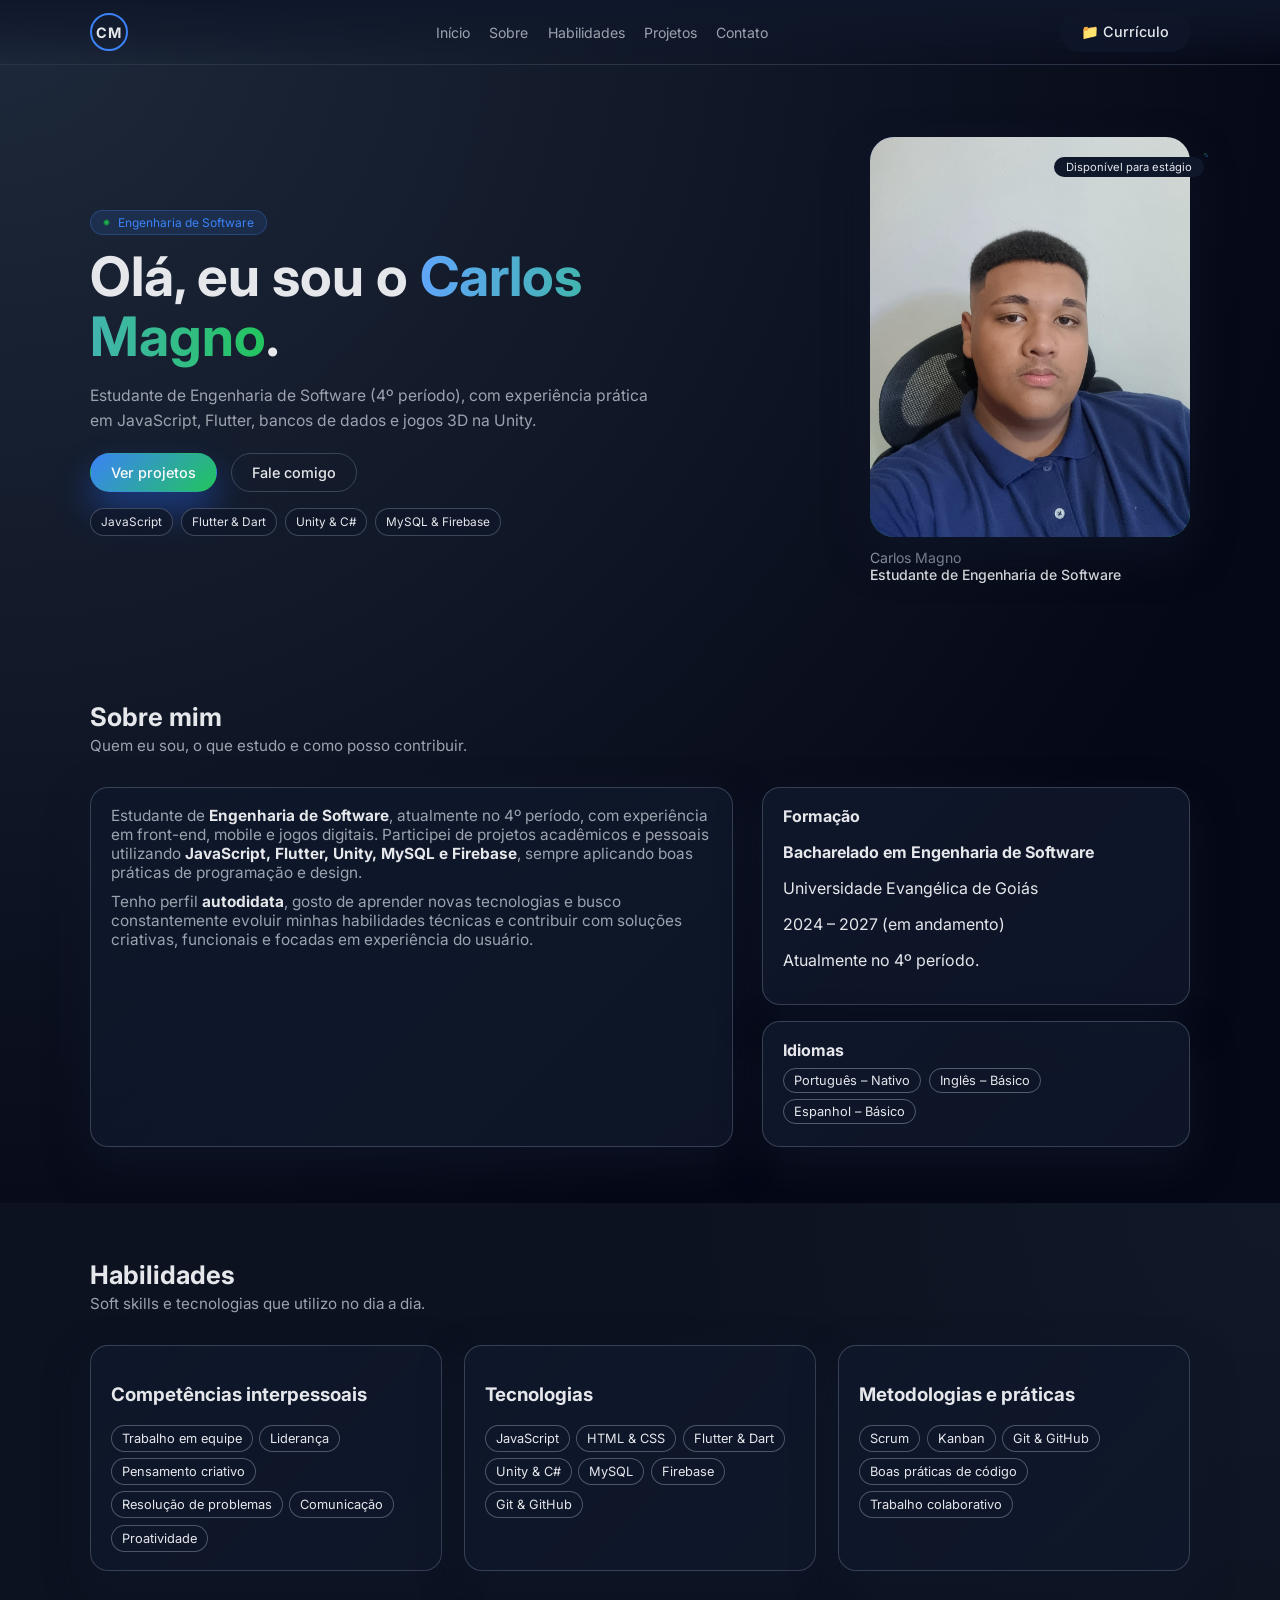
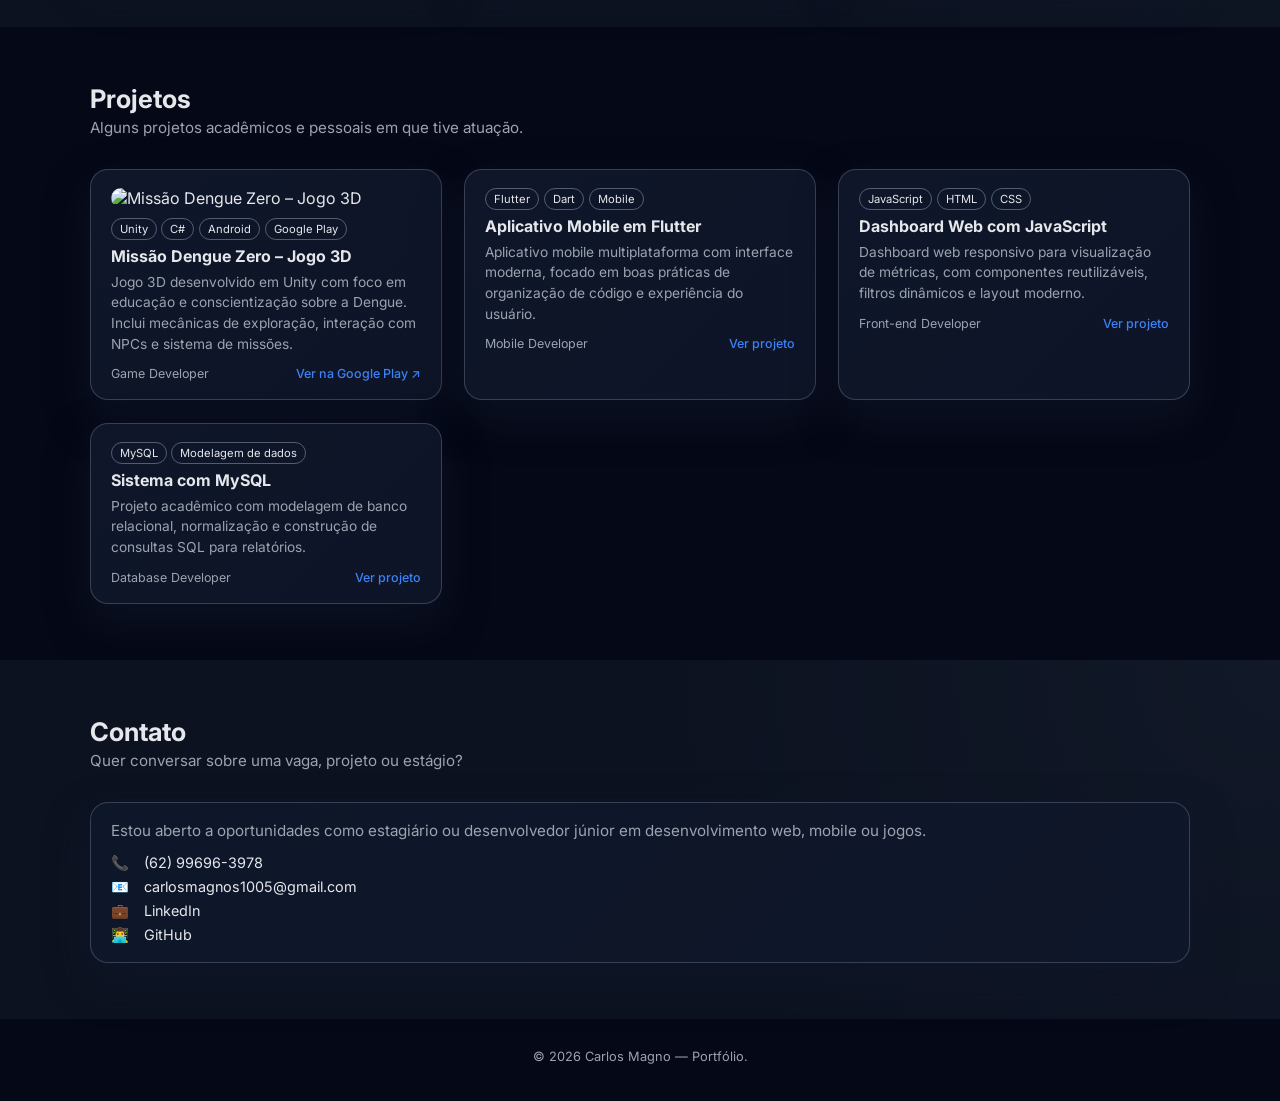
==== index.html @ a1ac3a89 "Add portfolio" ====
<!DOCTYPE html>
<html lang="pt-BR">
<head>
  <meta charset="UTF-8" />
  <title>Carlos Magno | Portfólio</title>
  <meta name="viewport" content="width=device-width, initial-scale=1" />
  <meta name="description" content="Portfólio de Carlos Magno, estudante de Engenharia de Software.">
  <link rel="stylesheet" href="styles.css" />
  <!-- Fonte Google -->
  <link rel="preconnect" href="https://fonts.googleapis.com" />
  <link rel="preconnect" href="https://fonts.gstatic.com" crossorigin />
  <link href="https://fonts.googleapis.com/css2?family=Inter:wght@300;400;500;600;700&display=swap" rel="stylesheet" />
</head>
<body>
<header class="topbar">
  <div class="logo">CM</div>

  <nav class="nav">
    <a href="#hero">Início</a>
    <a href="#about">Sobre</a>
    <a href="#skills">Habilidades</a>
    <a href="#projects">Projetos</a>
    <a href="#contact">Contato</a>
  </nav>

  <div class="topbar-actions">
    <a
      href="img/curriculo-carlos-magno.pdf"
      class="btn cv-link"
      target="_blank"
      rel="noopener"
    >
      📁 Currículo
    </a>
  </div>
</header>


  <!-- HERO -->
  <section id="hero" class="hero">
    <div class="hero-content">
      <p class="hero-tag">Engenharia de Software</p>
      <h1>Olá, eu sou o <span>Carlos Magno</span>.</h1>
      <p class="hero-subtitle">
        Estudante de Engenharia de Software (4º período), com experiência prática em
        JavaScript, Flutter, bancos de dados e jogos 3D na Unity.
      </p>
      <div class="hero-actions">
        <a href="#projects" class="btn primary">Ver projetos</a>
        <a href="#contact" class="btn ghost">Fale comigo</a>
      </div>
      <div class="hero-tags">
        <span>JavaScript</span>
        <span>Flutter & Dart</span>
        <span>Unity & C#</span>
        <span>MySQL & Firebase</span>
      </div>
    </div>
   <div class="hero-photo-card">
  <div class="hero-photo-placeholder">
    <img
      src="img/foto-carlos-magno.jpg"
      alt="Foto de Carlos Magno"
      class="hero-photo-img"
    />
  </div>
  <p class="hero-photo-caption">
    Carlos Magno<br />
    <span>Estudante de Engenharia de Software</span>
  </p>
</div>

  </section>

  <!-- SOBRE -->
  <section id="about" class="section">
    <div class="section-header">
      <h2>Sobre mim</h2>
      <p>Quem eu sou, o que estudo e como posso contribuir.</p>
    </div>
    <div class="about-grid">
      <div class="about-text card">
        <p>
          Estudante de <strong>Engenharia de Software</strong>, atualmente no 4º período, com
          experiência em front-end, mobile e jogos digitais. Participei de projetos
          acadêmicos e pessoais utilizando <strong>JavaScript, Flutter, Unity, MySQL e Firebase</strong>,
          sempre aplicando boas práticas de programação e design.
        </p>
        <p>
          Tenho perfil <strong>autodidata</strong>, gosto de aprender novas tecnologias e busco
          constantemente evoluir minhas habilidades técnicas e contribuir com soluções
          criativas, funcionais e focadas em experiência do usuário.
        </p>
      </div>
      <div class="about-side">
        <div class="about-item card">
          <h3>Formação</h3>
          <p><strong>Bacharelado em Engenharia de Software</strong></p>
          <p>Universidade Evangélica de Goiás</p>
          <p>2024 – 2027 (em andamento)</p>
          <p>Atualmente no 4º período.</p>
        </div>
        <div class="about-item card">
          <h3>Idiomas</h3>
          <ul class="pill-list">
            <li>Português – Nativo</li>
            <li>Inglês – Básico</li>
            <li>Espanhol – Básico</li>
          </ul>
        </div>
      </div>
    </div>
  </section>

  <!-- HABILIDADES -->
  <section id="skills" class="section section-alt">
    <div class="section-header">
      <h2>Habilidades</h2>
      <p>Soft skills e tecnologias que utilizo no dia a dia.</p>
    </div>

    <div class="skills-grid">
      <div class="card">
        <h3>Competências interpessoais</h3>
        <ul class="tag-list" id="softSkillsList">
          <!-- preenchido via JavaScript -->
        </ul>
      </div>
      <div class="card">
        <h3>Tecnologias</h3>
        <ul class="tag-list" id="techSkillsList">
          <!-- preenchido via JavaScript -->
        </ul>
      </div>
      <div class="card">
        <h3>Metodologias e práticas</h3>
        <ul class="tag-list">
          <li>Scrum</li>
          <li>Kanban</li>
          <li>Git & GitHub</li>
          <li>Boas práticas de código</li>
          <li>Trabalho colaborativo</li>
        </ul>
      </div>
    </div>
  </section>

  <!-- PROJETOS -->
  <section id="projects" class="section">
    <div class="section-header">
      <h2>Projetos</h2>
      <p>Alguns projetos acadêmicos e pessoais em que tive atuação.</p>
    </div>

    <div id="projectsGrid" class="projects-grid">
      <!-- preenchido via JavaScript -->
    </div>
  </section>

  <!-- CONTATO -->
  <section id="contact" class="section section-alt">
    <div class="section-header">
      <h2>Contato</h2>
      <p>Quer conversar sobre uma vaga, projeto ou estágio?</p>
    </div>
    <div class="contact-card card">
      <p>
        Estou aberto a oportunidades como estagiário ou desenvolvedor júnior em
        desenvolvimento web, mobile ou jogos.
      </p>
      <div class="contact-row">
        <span>📞</span>
        <a href="tel:+5562996963978">(62) 99696-3978</a>
      </div>
      <div class="contact-row">
        <span>📧</span>
        <a href="mailto:carlosmagnos1005@gmail.com">carlosmagnos1005@gmail.com</a>
      </div>
      <div class="contact-row">
        <span>💼</span>
        <a href="https://br.linkedin.com/in/carlos-magno-silva-7720232ba?trk=people-guest_people_search-card" target="_blank" rel="noopener">
          LinkedIn
        </a>
      </div>
      <div class="contact-row">
        <span>👨‍💻</span>
        <a href="https://github.com/CarlosMagn0" target="_blank" rel="noopener">
          GitHub 
        </a>
      </div>
    </div>
  </section>

  <footer class="footer">
    <p>© <span id="year"></span> Carlos Magno — Portfólio.</p>
  </footer>

  <script src="script.js"></script>
</body>
</html>
---- styles.css ----
:root {
  --bg: #050816;
  --bg-alt: #0c1220;
  --card: #10182f;
  --accent: #3b82f6;
  --accent-soft: rgba(59, 130, 246, 0.13);
  --text: #e5e7eb;
  --muted: #9ca3af;
  --border: rgba(148, 163, 184, 0.3);
  --shadow-soft: 0 18px 40px rgba(15, 23, 42, 0.65);
}

*,
*::before,
*::after {
  box-sizing: border-box;
}

body {
  margin: 0;
  font-family: 'Inter', system-ui, -apple-system, BlinkMacSystemFont, 'Segoe UI',
    sans-serif;
  background: radial-gradient(circle at top left, #1e293b 0, var(--bg) 45%);
  color: var(--text);
  -webkit-font-smoothing: antialiased;
}

/* ===== TOPBAR ===== */

.topbar {
  position: sticky;
  top: 0;
  z-index: 50;
  display: flex;
  align-items: center;
  padding: 12px 7vw;
  backdrop-filter: blur(18px);
  background: linear-gradient(
    to bottom,
    rgba(15, 23, 42, 0.96),
    rgba(15, 23, 42, 0.6),
    transparent
  );
  border-bottom: 1px solid rgba(148, 163, 184, 0.2);
}

.logo {
  width: 38px;
  height: 38px;
  border-radius: 999px;
  border: 2px solid var(--accent);
  display: flex;
  align-items: center;
  justify-content: center;
  font-weight: 700;
  letter-spacing: 0.03em;
  font-size: 0.9rem;
  margin-right: 16px;
}

.nav {
  display: flex;
  gap: 1.2rem;
  font-size: 0.88rem;
  justify-content: center;
  flex: 1; /* 👈 isso faz o menu ficar centralizado entre logo e currículo */
}

.nav a {
  text-decoration: none;
  color: var(--muted);
  padding: 4px 0;
  position: relative;
}

.nav a::after {
  content: '';
  position: absolute;
  left: 0;
  bottom: -4px;
  width: 0;
  height: 2px;
  border-radius: 999px;
  background: linear-gradient(to right, var(--accent), #22c55e);
  transition: width 0.22s ease;
}

.nav a:hover {
  color: var(--text);
}

.nav a:hover::after {
  width: 100%;
}

.topbar-actions {
  display: flex;
  align-items: center;
}

/* botão do currículo */

.cv-link {
  padding: 8px 14px;
  font-size: 0.82rem;
  border-radius: 999px;
  border: 1px solid var(--border);
  background: rgba(15, 23, 42, 0.9);
  color: var(--text);
  text-decoration: none;
  white-space: nowrap;
}

.cv-link:hover {
  border-color: var(--accent);
  background: rgba(15, 23, 42, 1);
}

/* ===== HERO ===== */

.hero {
  display: grid;
  grid-template-columns: minmax(0, 2.1fr) minmax(0, 1.4fr);
  align-items: center;
  gap: 3rem;
  padding: 72px 7vw 48px;
}

.hero-tag {
  display: inline-flex;
  align-items: center;
  gap: 8px;
  padding: 4px 12px;
  border-radius: 999px;
  font-size: 0.75rem;
  color: var(--accent);
  background: var(--accent-soft);
  border: 1px solid rgba(59, 130, 246, 0.3);
  margin-bottom: 12px;
}

.hero-tag::before {
  content: '';
  width: 7px;
  height: 7px;
  border-radius: 999px;
  background: radial-gradient(circle, #22c55e 0, #15803d 50%, transparent 70%);
}

.hero h1 {
  font-size: clamp(2.4rem, 3vw + 1rem, 3.4rem);
  line-height: 1.1;
  margin: 0 0 12px;
}

.hero h1 span {
  background: linear-gradient(to right, #60a5fa, #22c55e);
  -webkit-background-clip: text;
  color: transparent;
}

.hero-subtitle {
  max-width: 580px;
  color: var(--muted);
  font-size: 0.98rem;
  line-height: 1.6;
}

.hero-actions {
  display: flex;
  gap: 0.9rem;
  margin: 20px 0 16px;
  flex-wrap: wrap;
}

.btn {
  border-radius: 999px;
  padding: 10px 20px;
  font-size: 0.9rem;
  font-weight: 500;
  border: 1px solid transparent;
  cursor: pointer;
  text-decoration: none;
  display: inline-flex;
  align-items: center;
  gap: 6px;
}

.btn.primary {
  background: linear-gradient(135deg, var(--accent), #22c55e);
  color: #f9fafb;
  box-shadow: 0 18px 35px rgba(37, 99, 235, 0.45);
}

.btn.primary:hover {
  filter: brightness(1.05);
}

.btn.ghost {
  background: transparent;
  border-color: var(--border);
  color: var(--text);
}

.btn.ghost:hover {
  border-color: var(--accent);
}

.hero-tags {
  display: flex;
  flex-wrap: wrap;
  gap: 0.5rem;
  margin-top: 10px;
}

.hero-tags span {
  font-size: 0.74rem;
  padding: 6px 10px;
  border-radius: 999px;
  background: rgba(15, 23, 42, 0.8);
  border: 1px solid rgba(148, 163, 184, 0.35);
}

/* FOTO */

.hero-photo-card {
  position: relative;
  max-width: 320px;
  margin-left: auto;
}

.hero-photo-placeholder {
  position: relative;
  width: 100%;
  aspect-ratio: 4 / 5;
  border-radius: 24px;
  background: radial-gradient(circle at 20% 0%, #1d4ed8, #0f172a 45%, #22c55e 110%);
  box-shadow: var(--shadow-soft);
  display: flex;
  align-items: center;
  justify-content: center;
  color: rgba(226, 232, 240, 0.8);
  font-weight: 600;
  font-size: 1.1rem;
  overflow: hidden;
}

.hero-photo-img {
  width: 100%;
  height: 100%;
  object-fit: cover;  /* preenche o card sem distorcer */
  display: block;
}


.hero-photo-placeholder span {
  letter-spacing: 0.08em;
}

.hero-photo-card::before {
  content: '';
  position: absolute;
  inset: 16px -18px auto auto;
  border-radius: 999px;
  padding: 2px;
  background: linear-gradient(135deg, #22c55e, transparent, #3b82f6);
  opacity: 0.85;
}

.hero-photo-card::after {
  content: 'Disponível para estágio';
  position: absolute;
  inset: 20px -14px auto auto;
  border-radius: 999px;
  padding: 3px 12px;
  font-size: 0.7rem;
  background: #0f172a;
}

.hero-photo-caption {
  margin-top: 12px;
  font-size: 0.88rem;
  color: var(--muted);
}

.hero-photo-caption span {
  color: var(--text);
  font-weight: 500;
}

/* ===== SEÇÕES ===== */

.section {
  padding: 56px 7vw;
}

.section-alt {
  background: radial-gradient(circle at top right, #111827 0, var(--bg-alt) 46%);
}

.section-header {
  margin-bottom: 32px;
}

.section-header h2 {
  margin: 0 0 4px;
  font-size: 1.6rem;
}

.section-header p {
  margin: 0;
  color: var(--muted);
  font-size: 0.95rem;
}

/* ===== ABOUT ===== */

.about-grid {
  display: grid;
  grid-template-columns: minmax(0, 2.1fr) minmax(0, 1.4fr);
  gap: 1.8rem;
}

.card {
  background: linear-gradient(
    135deg,
    rgba(15, 23, 42, 0.96),
    rgba(15, 23, 42, 0.88)
  );
  border-radius: 18px;
  padding: 18px 20px;
  border: 1px solid var(--border);
  box-shadow: var(--shadow-soft);
}

.about-text p {
  margin-top: 0;
  margin-bottom: 10px;
  font-size: 0.96rem;
  color: var(--muted);
}

.about-text p strong {
  color: var(--text);
}

.about-side {
  display: flex;
  flex-direction: column;
  gap: 1rem;
}

.about-item h3 {
  margin: 0 0 6px;
  font-size: 1rem;
}

.pill-list {
  list-style: none;
  padding: 0;
  margin: 6px 0 0;
}

.pill-list li {
  display: inline-flex;
  margin: 2px 4px 4px 0;
  padding: 4px 10px;
  border-radius: 999px;
  border: 1px solid rgba(148, 163, 184, 0.5);
  font-size: 0.8rem;
}

/* ===== HABILIDADES ===== */

.skills-grid {
  display: grid;
  grid-template-columns: repeat(3, minmax(0, 1fr));
  gap: 1.4rem;
}

.tag-list {
  list-style: none;
  padding: 0;
  margin: 6px 0 0;
  display: flex;
  flex-wrap: wrap;
  gap: 0.4rem;
}

.tag-list li {
  font-size: 0.8rem;
  padding: 5px 10px;
  border-radius: 999px;
  background: rgba(15, 23, 42, 0.8);
  border: 1px solid rgba(148, 163, 184, 0.45);
}

/* ===== PROJETOS ===== */

.projects-grid {
  display: grid;
  grid-template-columns: repeat(3, minmax(0, 1fr));
  gap: 1.4rem;
}

.project-card {
  position: relative;
  overflow: hidden;
}

/* Thumbnail do projeto */
.project-thumb {
  width: 100%;
  border-radius: 14px;
  margin-bottom: 10px;
  display: block;
  object-fit: cover;
  max-height: 180px;
}

.project-chip-row {
  display: flex;
  flex-wrap: wrap;
  gap: 0.3rem;
  margin-bottom: 6px;
}

.project-chip {
  font-size: 0.7rem;
  padding: 3px 8px;
  border-radius: 999px;
  border: 1px solid rgba(148, 163, 184, 0.5);
}

.project-card h3 {
  margin: 4px 0 6px;
  font-size: 1rem;
}

.project-card p {
  margin: 0;
  color: var(--muted);
  font-size: 0.86rem;
  line-height: 1.5;
}

.project-footer {
  display: flex;
  justify-content: space-between;
  align-items: center;
  margin-top: 12px;
  font-size: 0.78rem;
  color: var(--muted);
}

.project-footer a {
  text-decoration: none;
  color: var(--accent);
  font-weight: 500;
}

.project-gradient {
  position: absolute;
  inset: 0;
  background: radial-gradient(
    circle at top left,
    rgba(37, 99, 235, 0.3),
    transparent 55%
  );
  opacity: 0;
  transition: opacity 0.3s ease;
  pointer-events: none;
}

.project-card:hover .project-gradient {
  opacity: 1;
}

/* ===== CONTATO ===== */

.contact-card p {
  margin-top: 0;
  margin-bottom: 14px;
  color: var(--muted);
  font-size: 0.95rem;
}

.contact-row {
  display: flex;
  align-items: center;
  gap: 0.7rem;
  margin-top: 6px;
  font-size: 0.9rem;
}

.contact-row span {
  width: 22px;
}

.contact-row a {
  color: var(--text);
  text-decoration: none;
}

.contact-row a:hover {
  color: var(--accent);
}

/* ===== FOOTER ===== */

.footer {
  padding: 18px 7vw 24px;
  text-align: center;
  font-size: 0.8rem;
  color: var(--muted);
}

/* ===== UTIL ===== */

.reveal {
  opacity: 0;
  transform: translateY(14px);
  transition: opacity 0.5s ease, transform 0.5s ease;
}

.reveal.visible {
  opacity: 1;
  transform: translateY(0);
}

/* ===== RESPONSIVO ===== */

@media (max-width: 960px) {
  .hero {
    grid-template-columns: minmax(0, 1fr);
    padding-top: 56px;
  }

  .hero-photo-card {
    order: -1;
    margin: 0 auto 12px;
  }

  .about-grid {
    grid-template-columns: minmax(0, 1fr);
  }

  .skills-grid,
  .projects-grid {
    grid-template-columns: repeat(2, minmax(0, 1fr));
  }
}

@media (max-width: 720px) {
  .topbar {
    padding-inline: 5vw;
  }

  .nav {
    display: none;
  }

  .hero {
    padding-inline: 5vw;
  }

  .section {
    padding-inline: 5vw;
  }

  .skills-grid,
  .projects-grid {
    grid-template-columns: minmax(0, 1fr);
  }

  .cv-link {
    padding: 6px 10px;
    font-size: 0.76rem;
  }
}
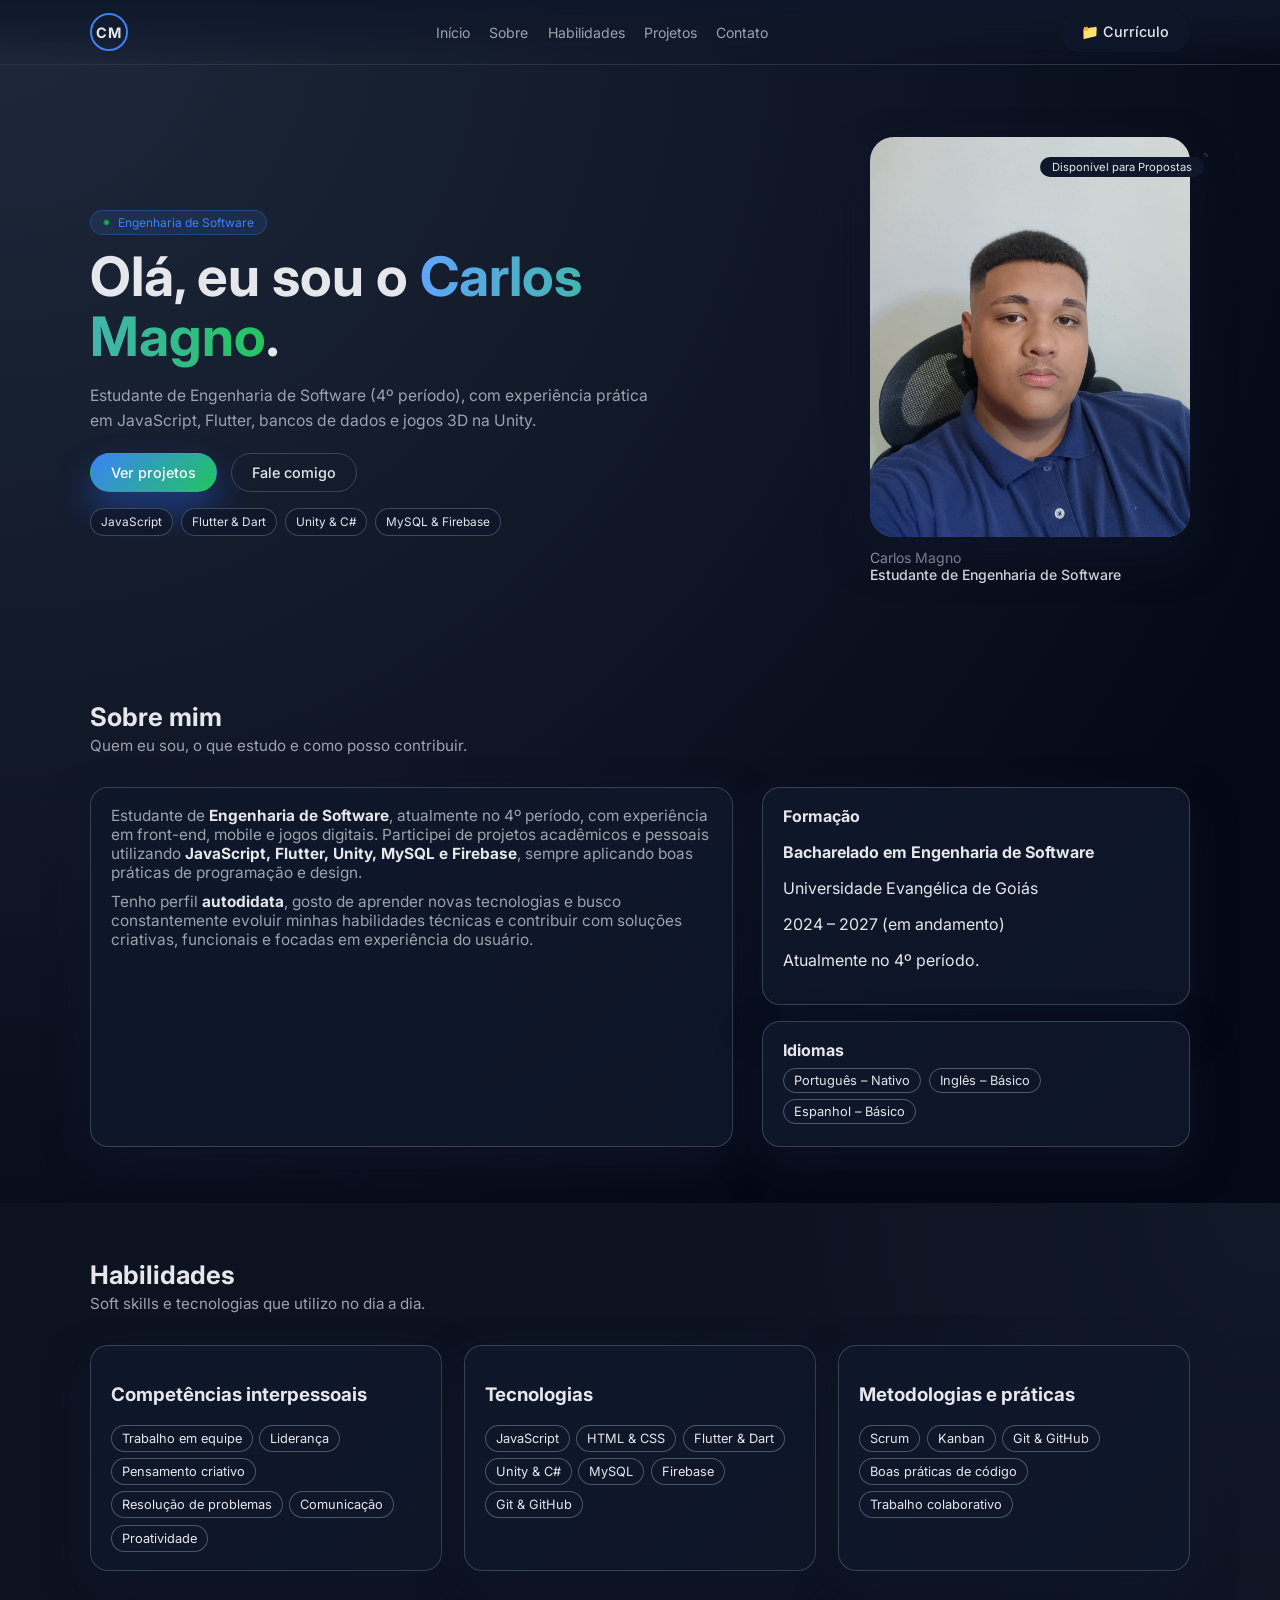
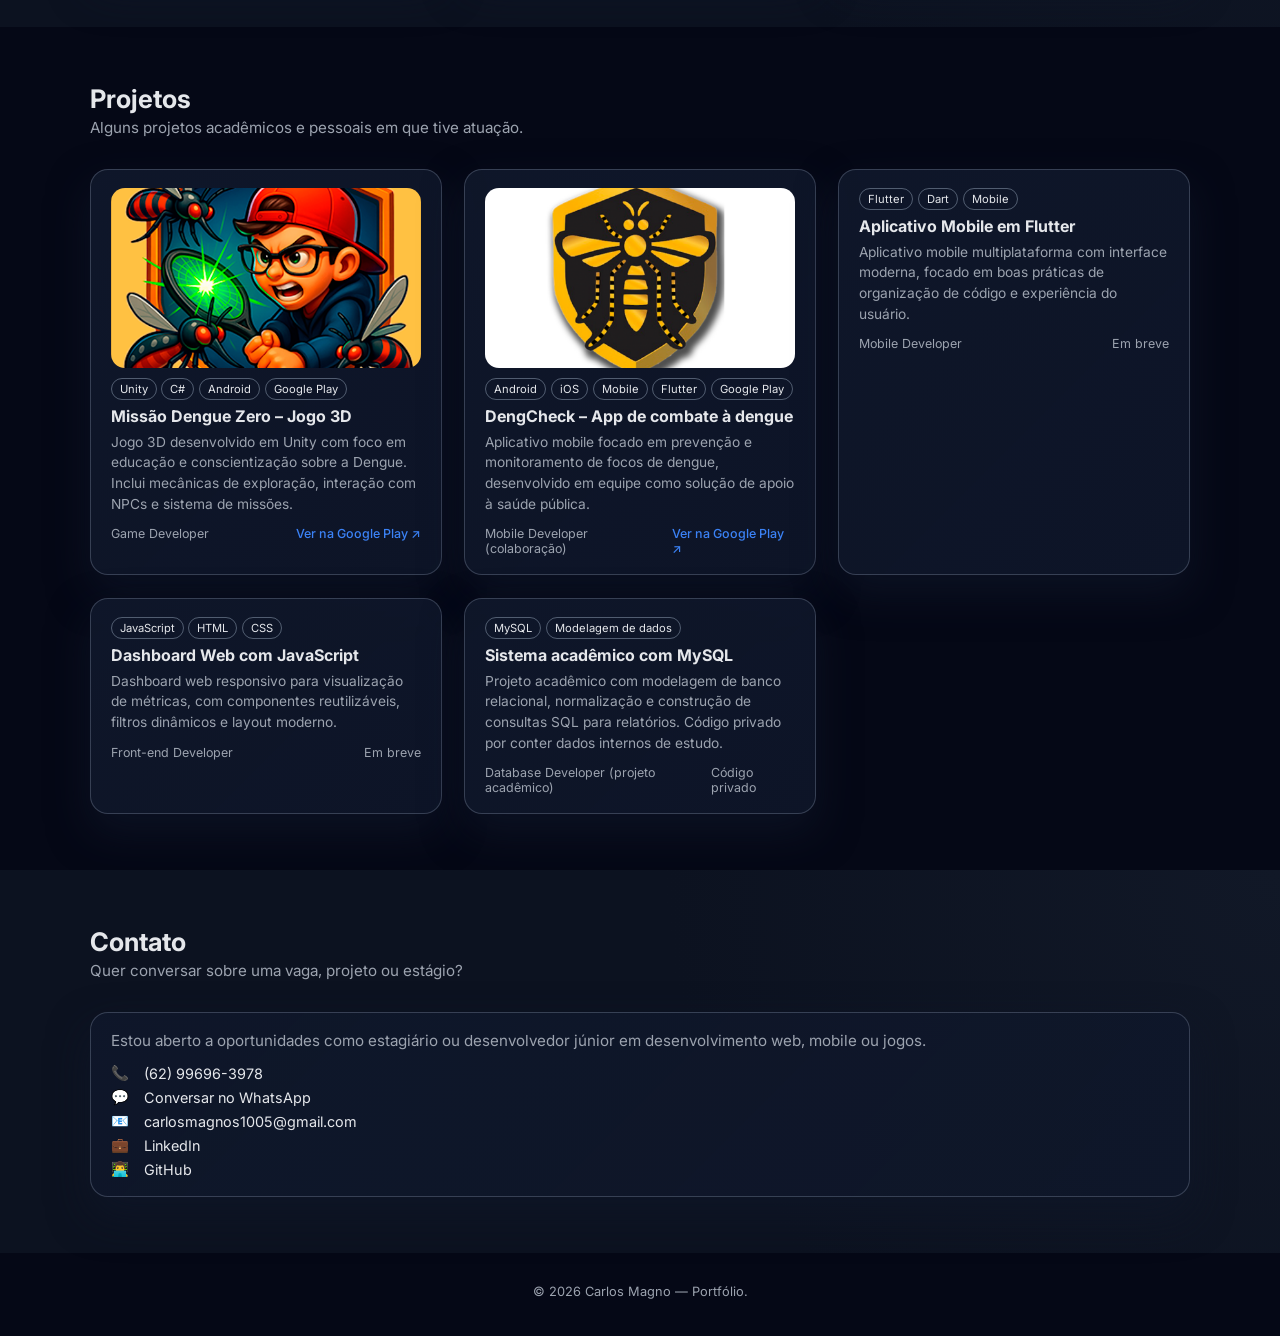
==== commit 343051b7: "att whatsapp" ====
--- a/index.html
+++ b/index.html
@@ -168,10 +168,22 @@
         Estou aberto a oportunidades como estagiário ou desenvolvedor júnior em
         desenvolvimento web, mobile ou jogos.
       </p>
-      <div class="contact-row">
-        <span>📞</span>
-        <a href="tel:+5562996963978">(62) 99696-3978</a>
-      </div>
+<div class="contact-row">
+  <span>📞</span>
+  <a href="tel:+5562996963978">(62) 99696-3978</a>
+</div>
+
+<div class="contact-row">
+  <span>💬</span>
+  <a 
+    href="https://w.app/prckfy" 
+    target="_blank" 
+    rel="noopener"
+  >
+    Conversar no WhatsApp
+  </a>
+</div>
+
       <div class="contact-row">
         <span>📧</span>
         <a href="mailto:carlosmagnos1005@gmail.com">carlosmagnos1005@gmail.com</a>
--- a/styles.css
+++ b/styles.css
@@ -268,7 +268,7 @@
 }
 
 .hero-photo-card::after {
-  content: 'Disponível para estágio';
+  content: 'Disponível para Propostas';
   position: absolute;
   inset: 20px -14px auto auto;
   border-radius: 999px;
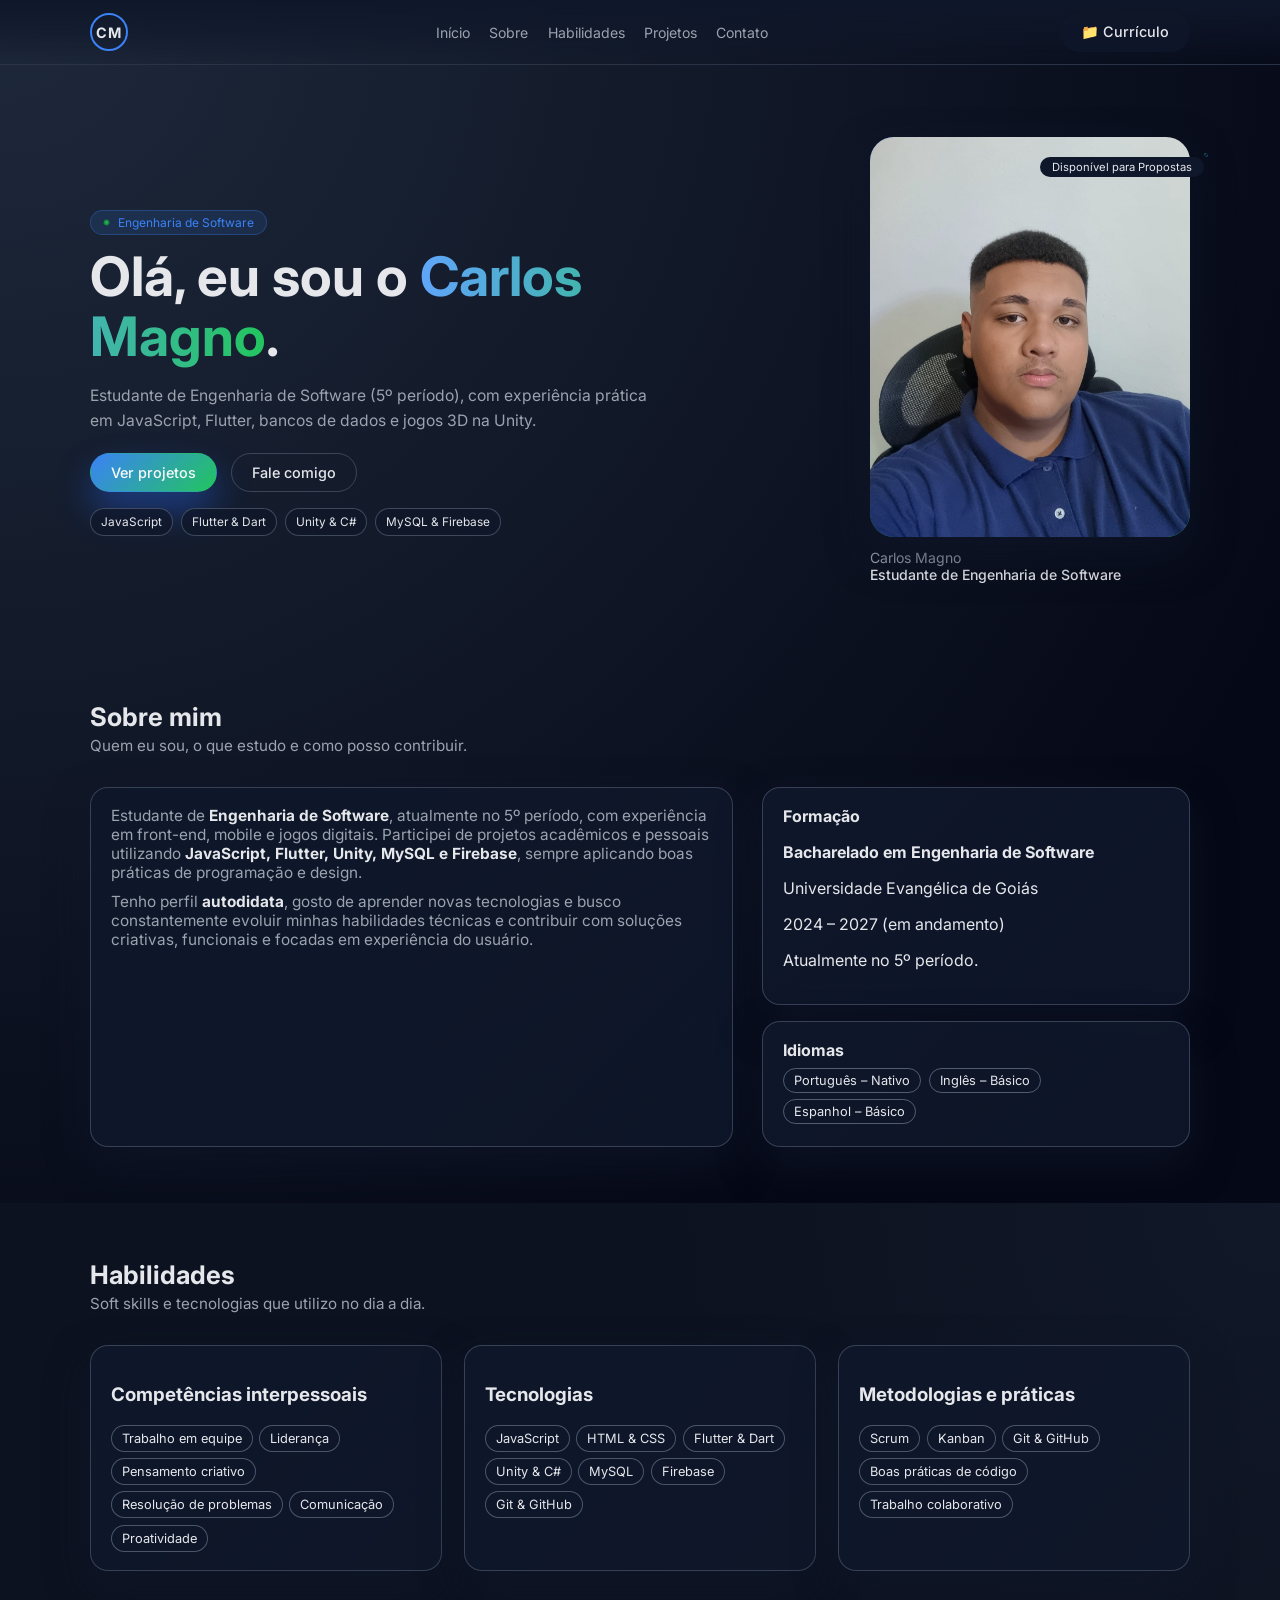
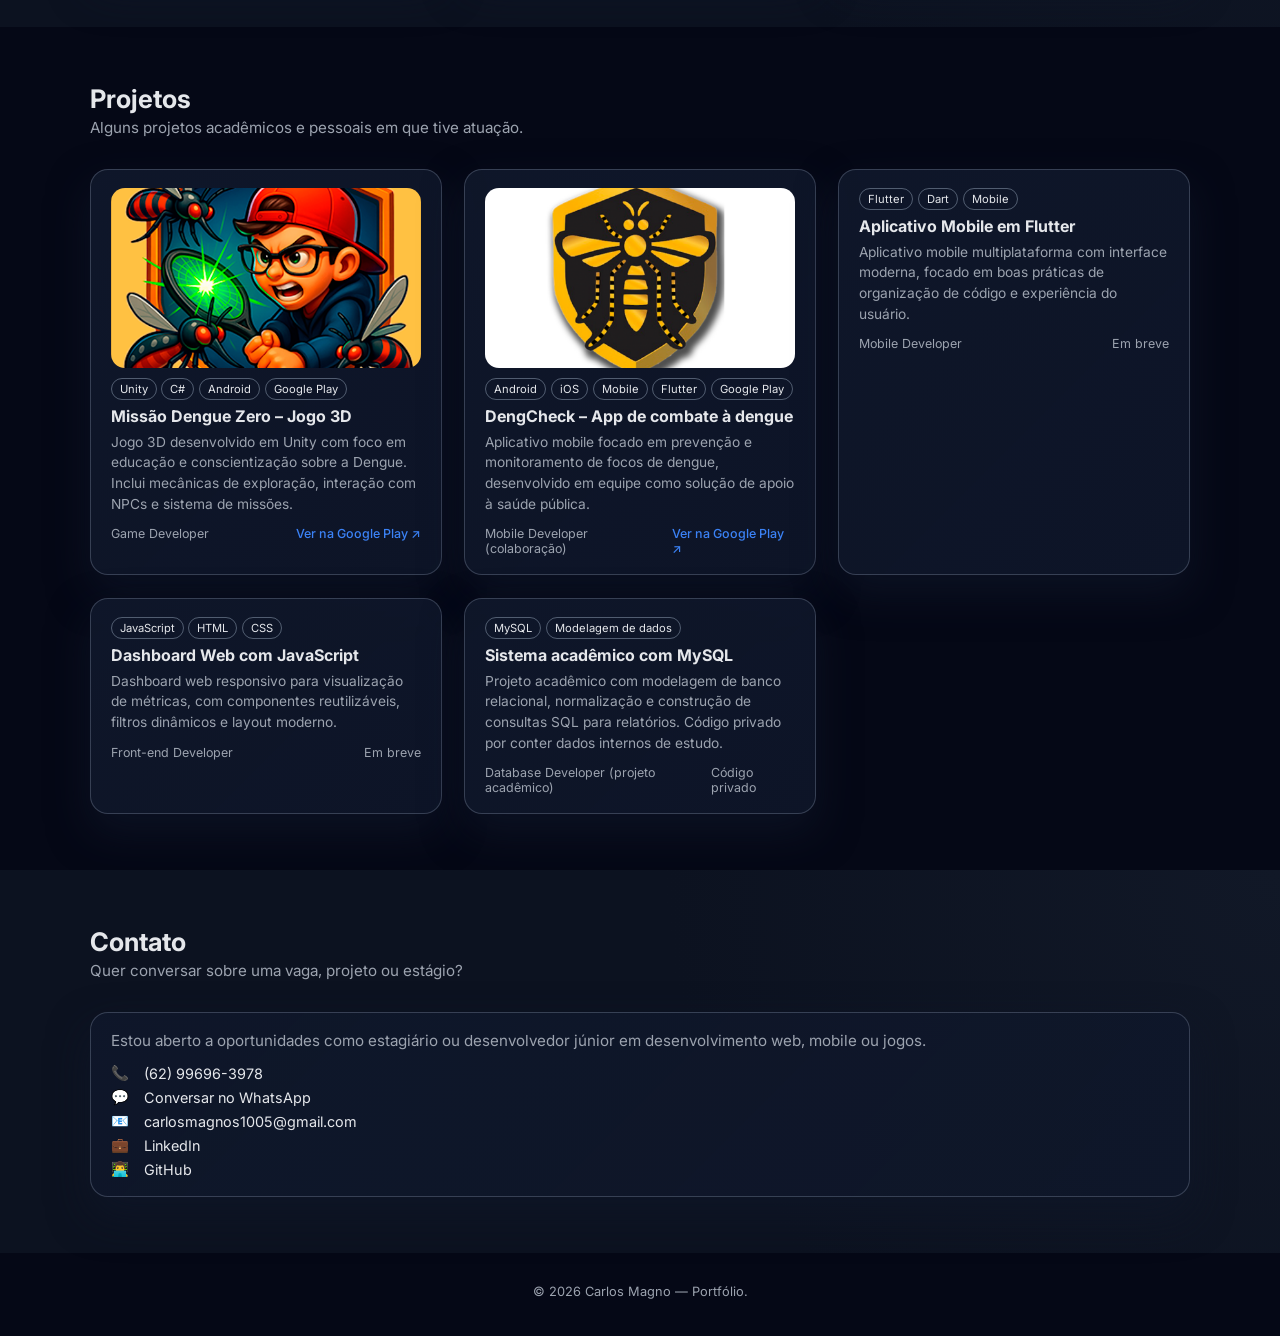
==== commit 0558f352: "nova atulização de periodo" ====
--- a/index.html
+++ b/index.html
@@ -42,7 +42,7 @@
       <p class="hero-tag">Engenharia de Software</p>
       <h1>Olá, eu sou o <span>Carlos Magno</span>.</h1>
       <p class="hero-subtitle">
-        Estudante de Engenharia de Software (4º período), com experiência prática em
+        Estudante de Engenharia de Software (5º período), com experiência prática em
         JavaScript, Flutter, bancos de dados e jogos 3D na Unity.
       </p>
       <div class="hero-actions">
@@ -81,7 +81,7 @@
     <div class="about-grid">
       <div class="about-text card">
         <p>
-          Estudante de <strong>Engenharia de Software</strong>, atualmente no 4º período, com
+          Estudante de <strong>Engenharia de Software</strong>, atualmente no 5º período, com
           experiência em front-end, mobile e jogos digitais. Participei de projetos
           acadêmicos e pessoais utilizando <strong>JavaScript, Flutter, Unity, MySQL e Firebase</strong>,
           sempre aplicando boas práticas de programação e design.
@@ -98,7 +98,7 @@
           <p><strong>Bacharelado em Engenharia de Software</strong></p>
           <p>Universidade Evangélica de Goiás</p>
           <p>2024 – 2027 (em andamento)</p>
-          <p>Atualmente no 4º período.</p>
+          <p>Atualmente no 5º período.</p>
         </div>
         <div class="about-item card">
           <h3>Idiomas</h3>
@@ -176,7 +176,7 @@
 <div class="contact-row">
   <span>💬</span>
   <a 
-    href="https://w.app/prckfy" 
+    href="https://w.app/savhje" 
     target="_blank" 
     rel="noopener"
   >
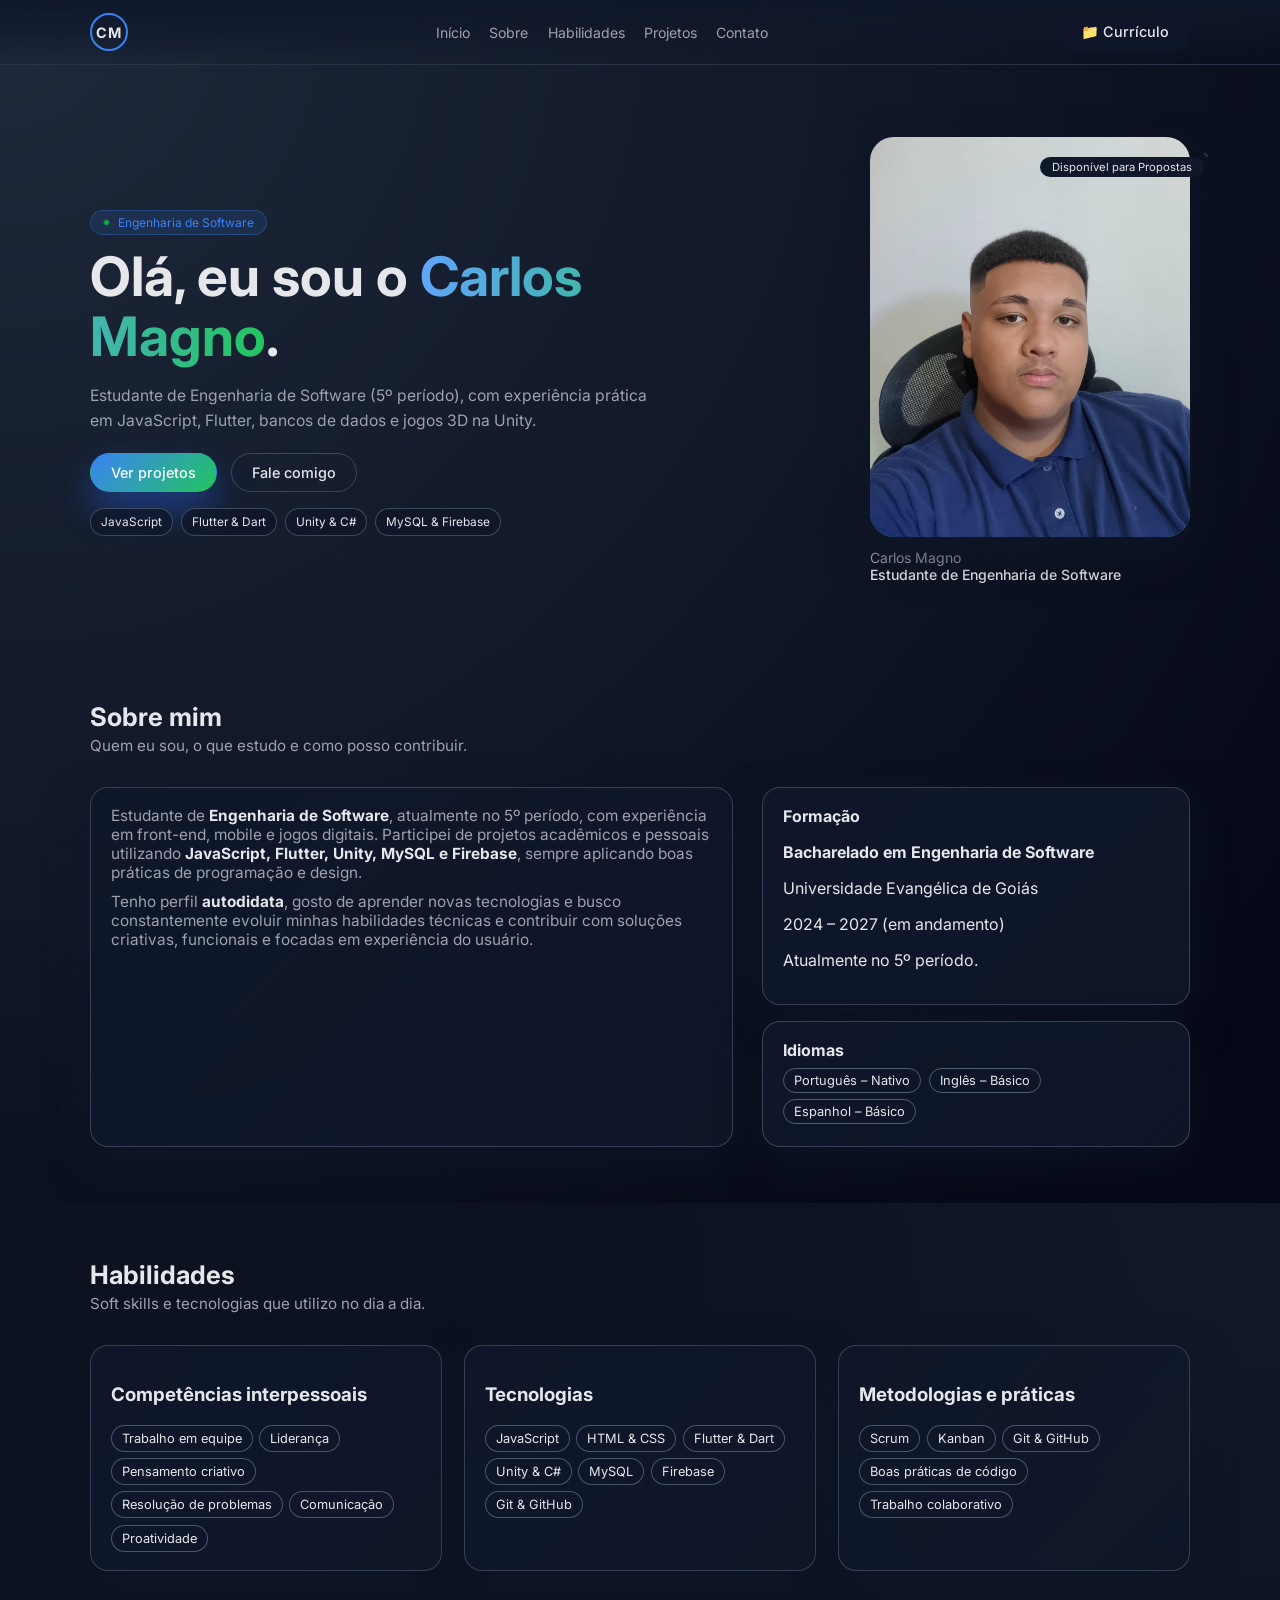
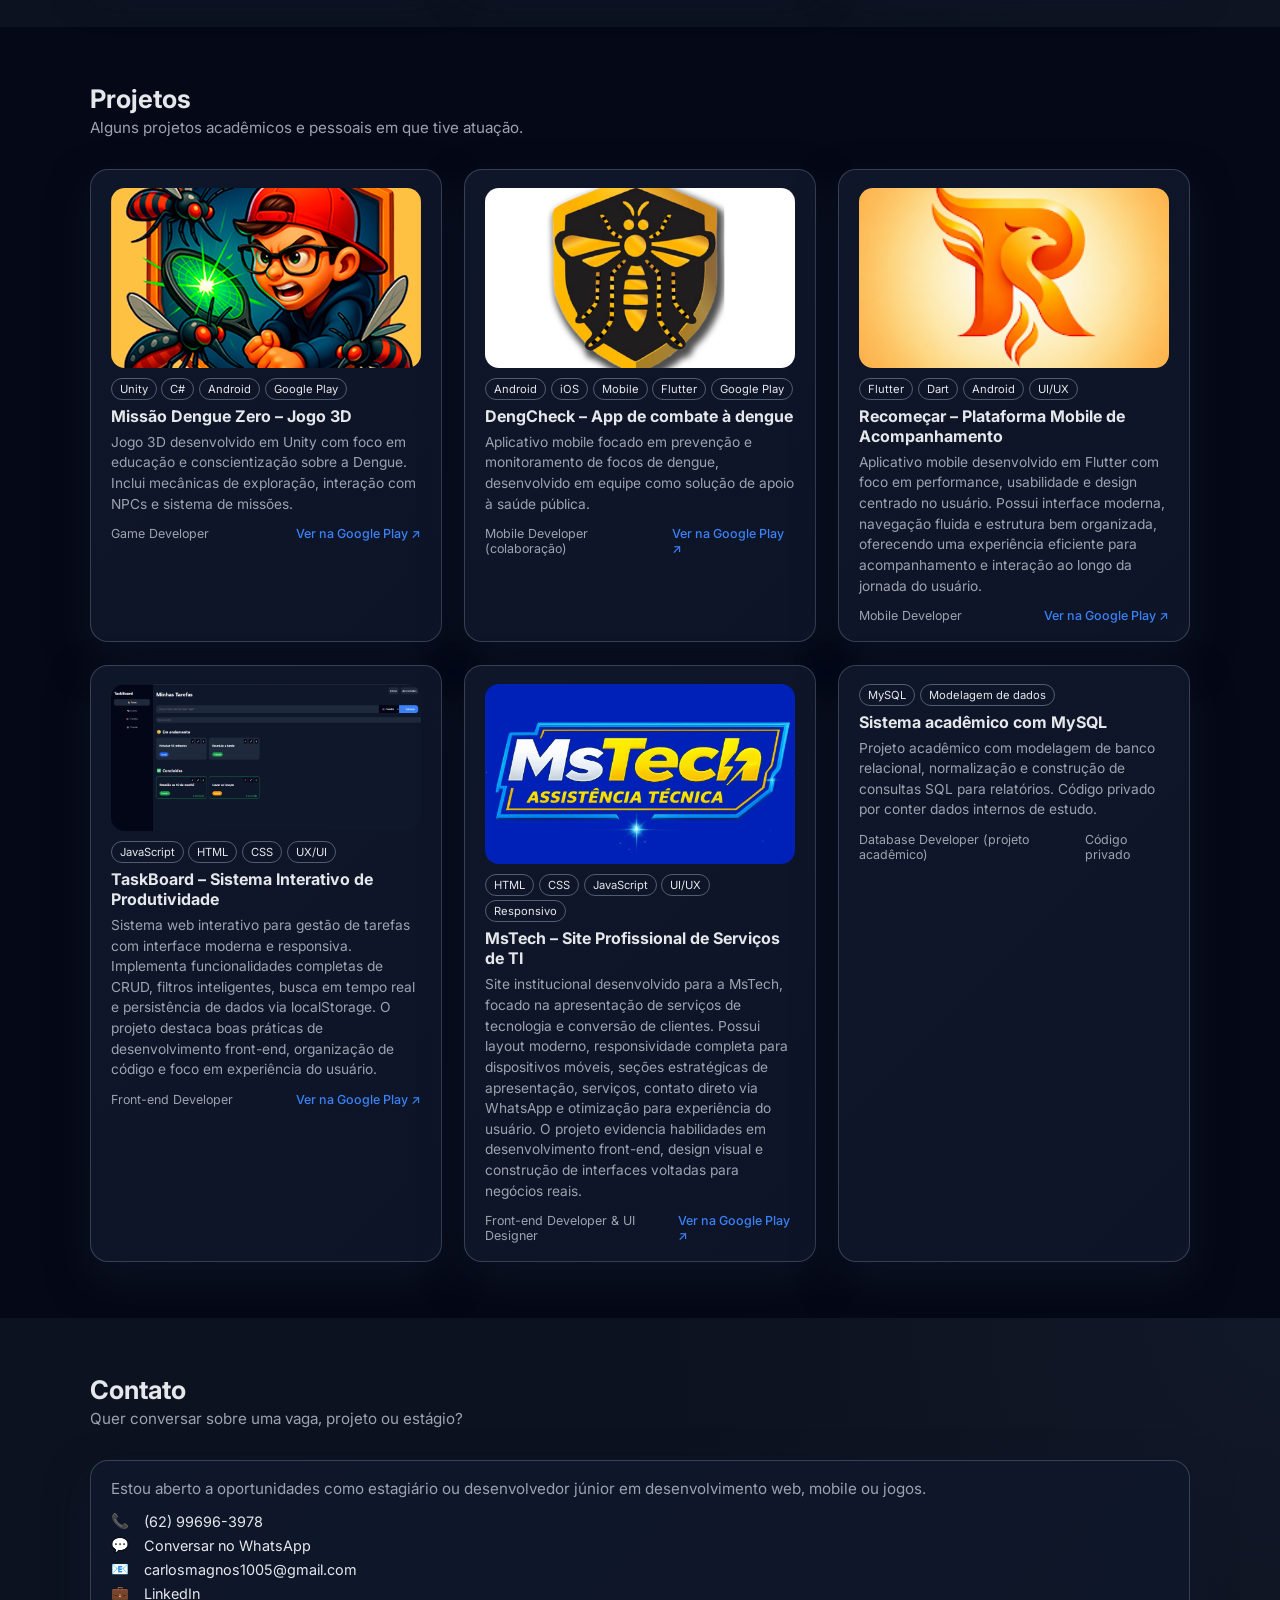
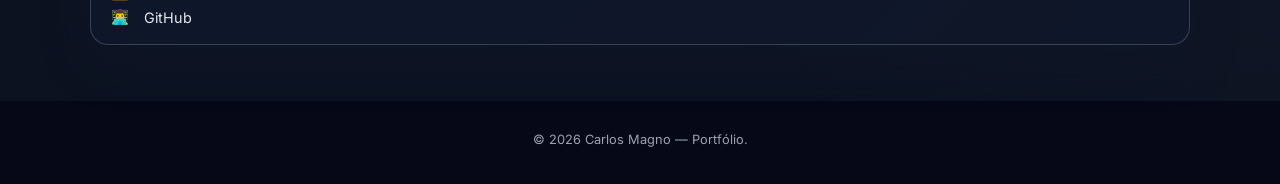
==== commit 4cafb907: "novo projeto" ====
--- a/index.html
+++ b/index.html
@@ -176,7 +176,7 @@
 <div class="contact-row">
   <span>💬</span>
   <a 
-    href="https://w.app/savhje" 
+    href="https://wa.me/5562996963978" 
     target="_blank" 
     rel="noopener"
   >
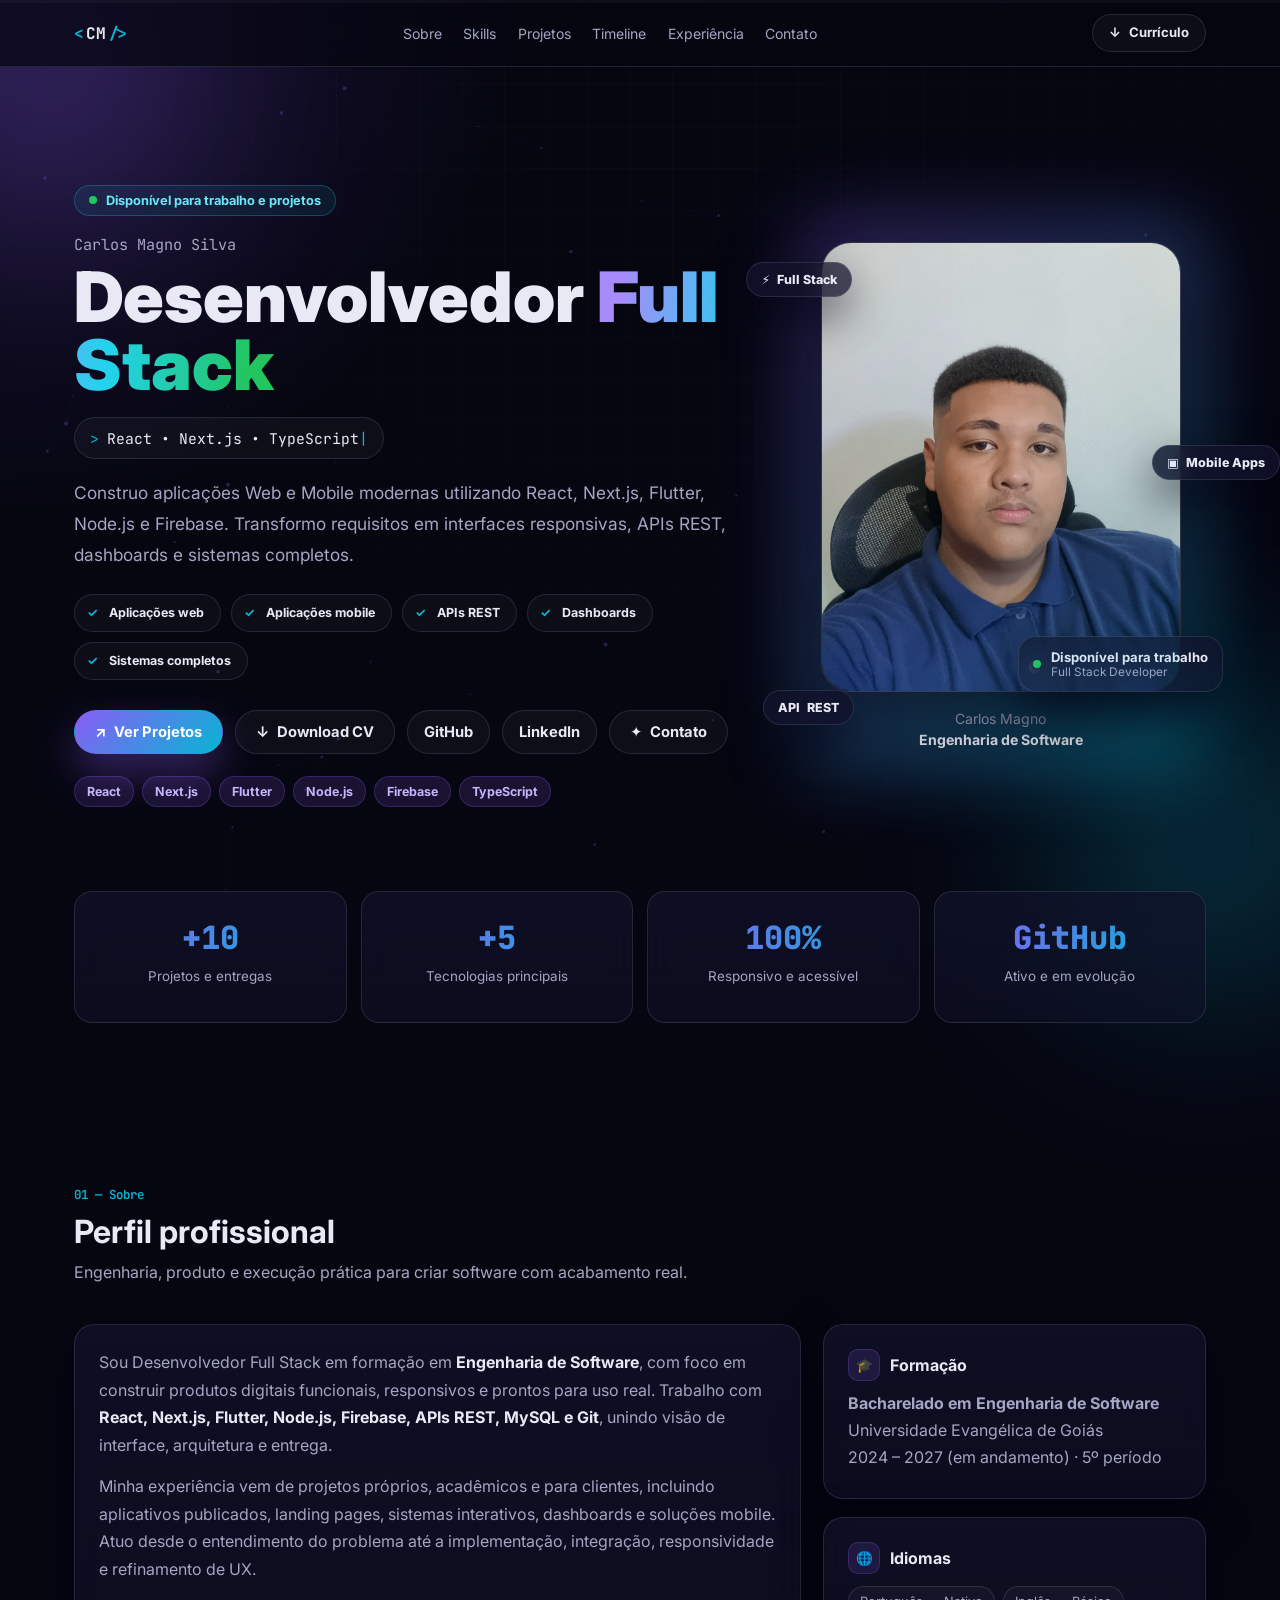
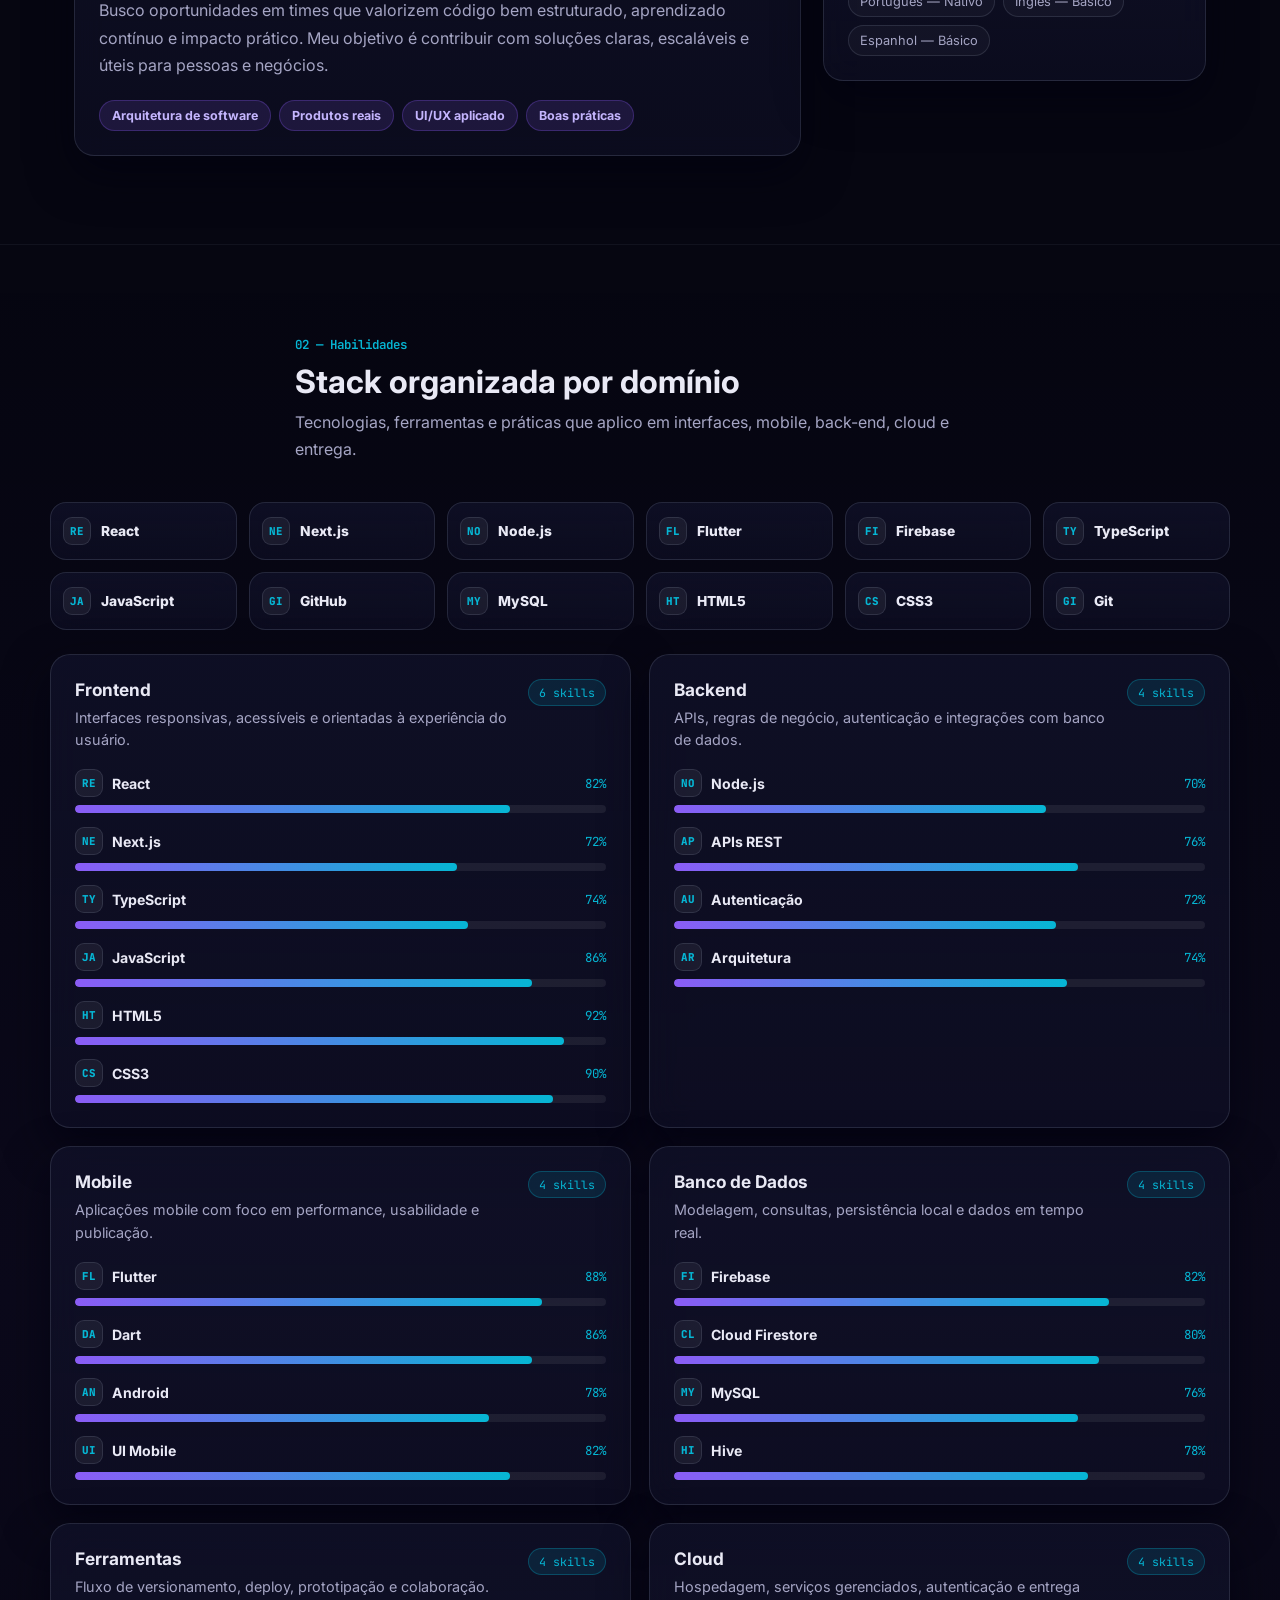
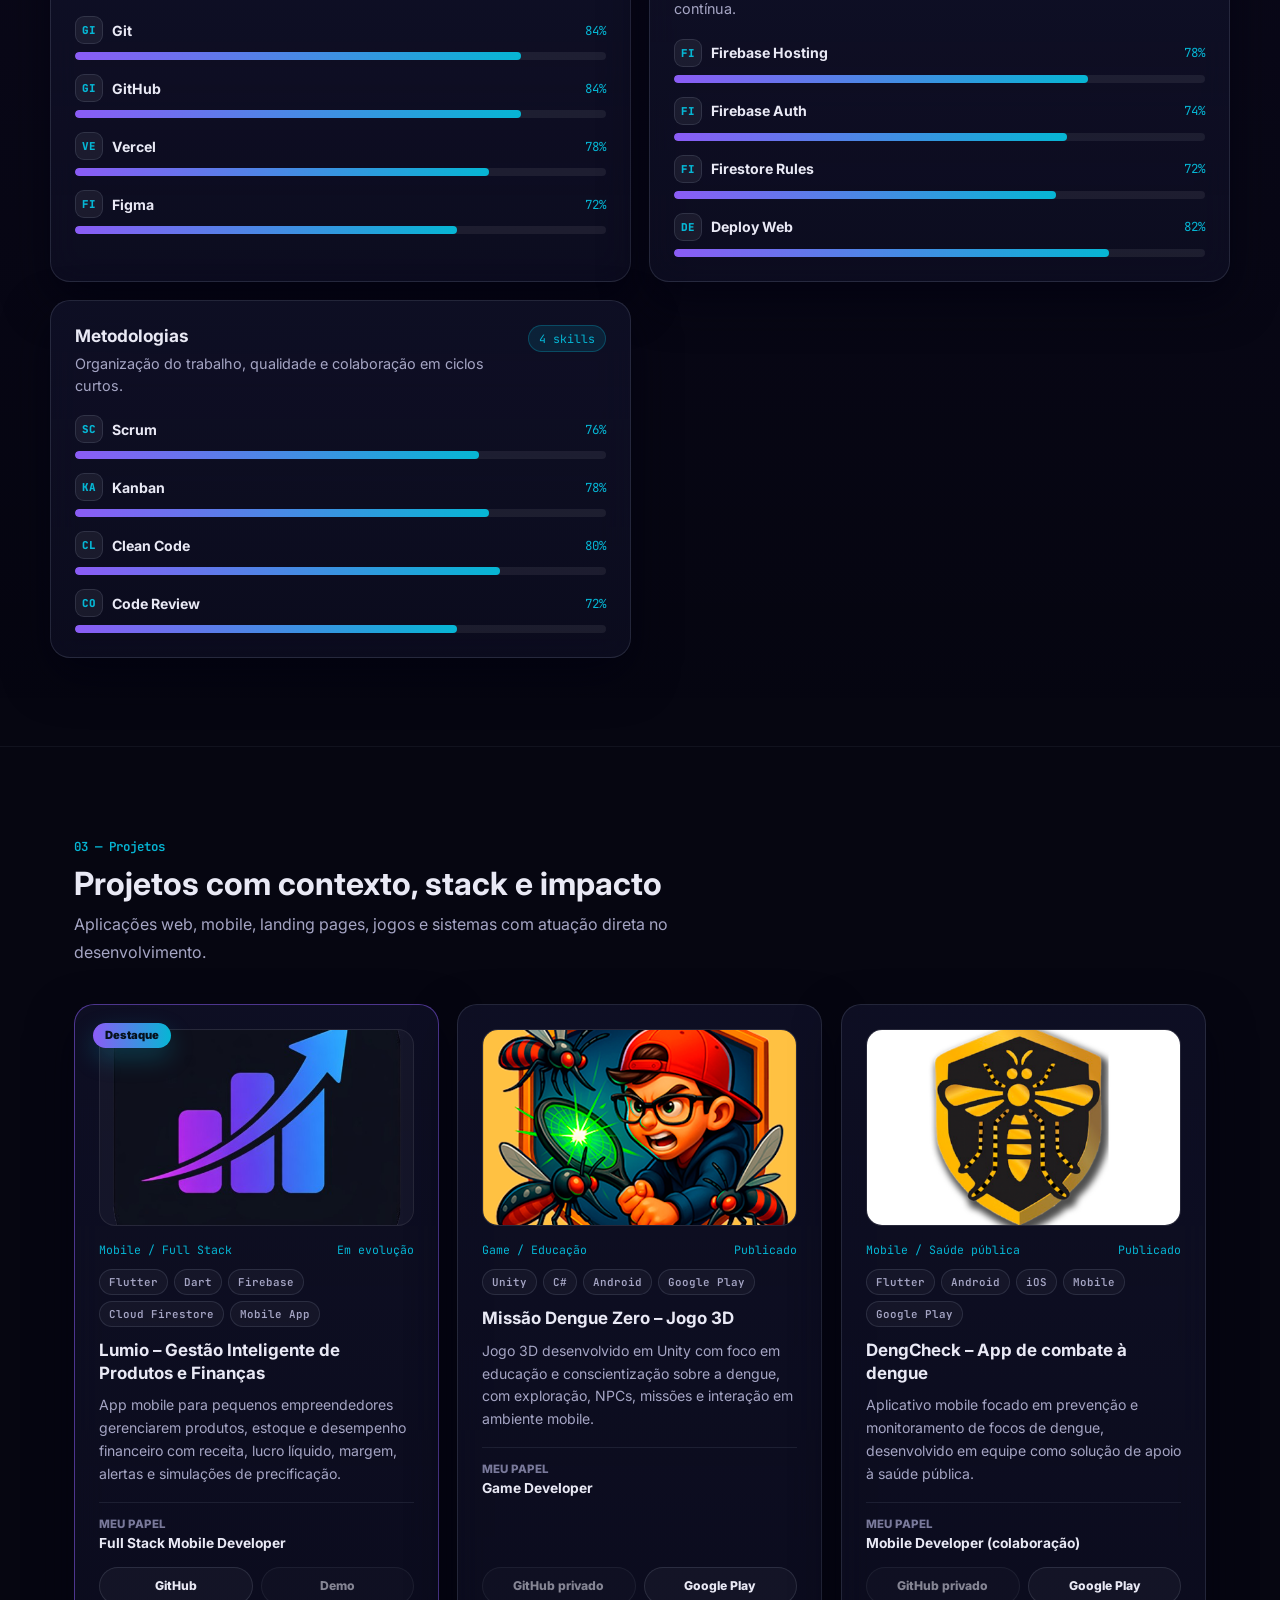
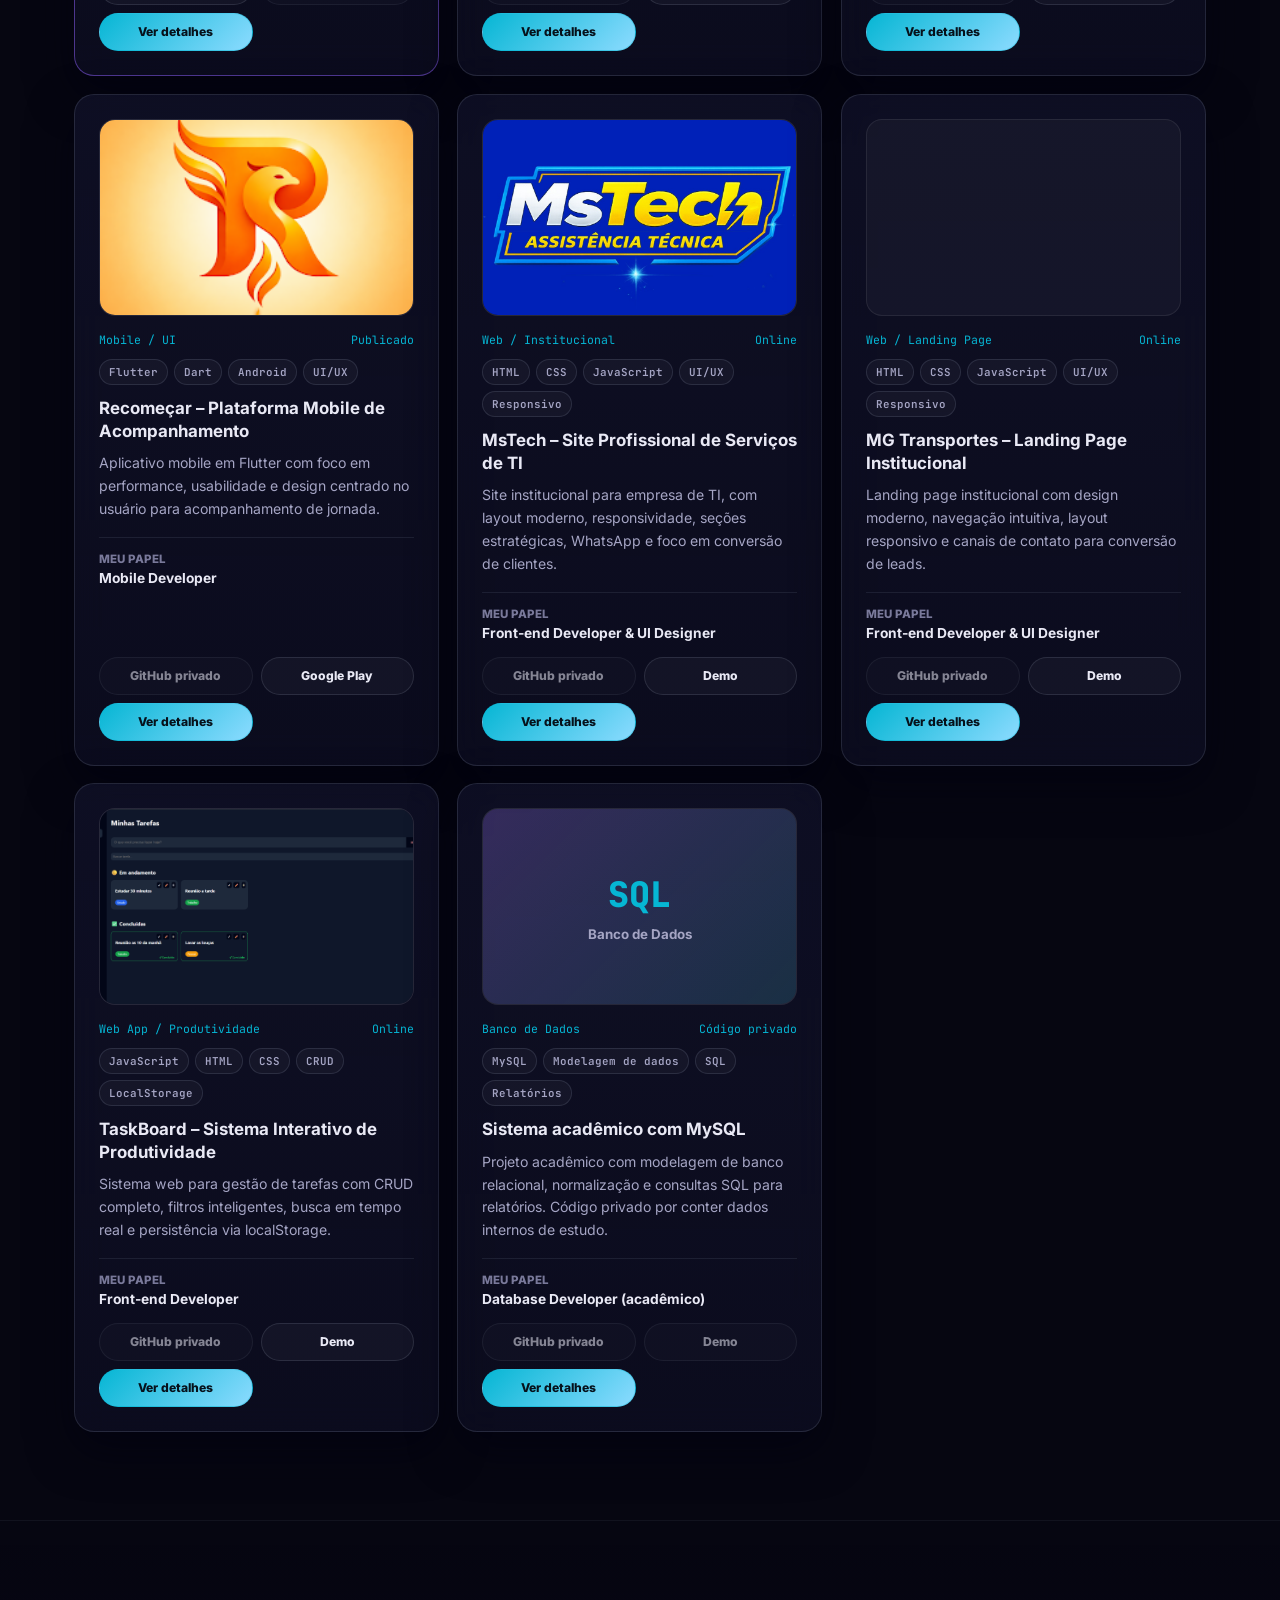
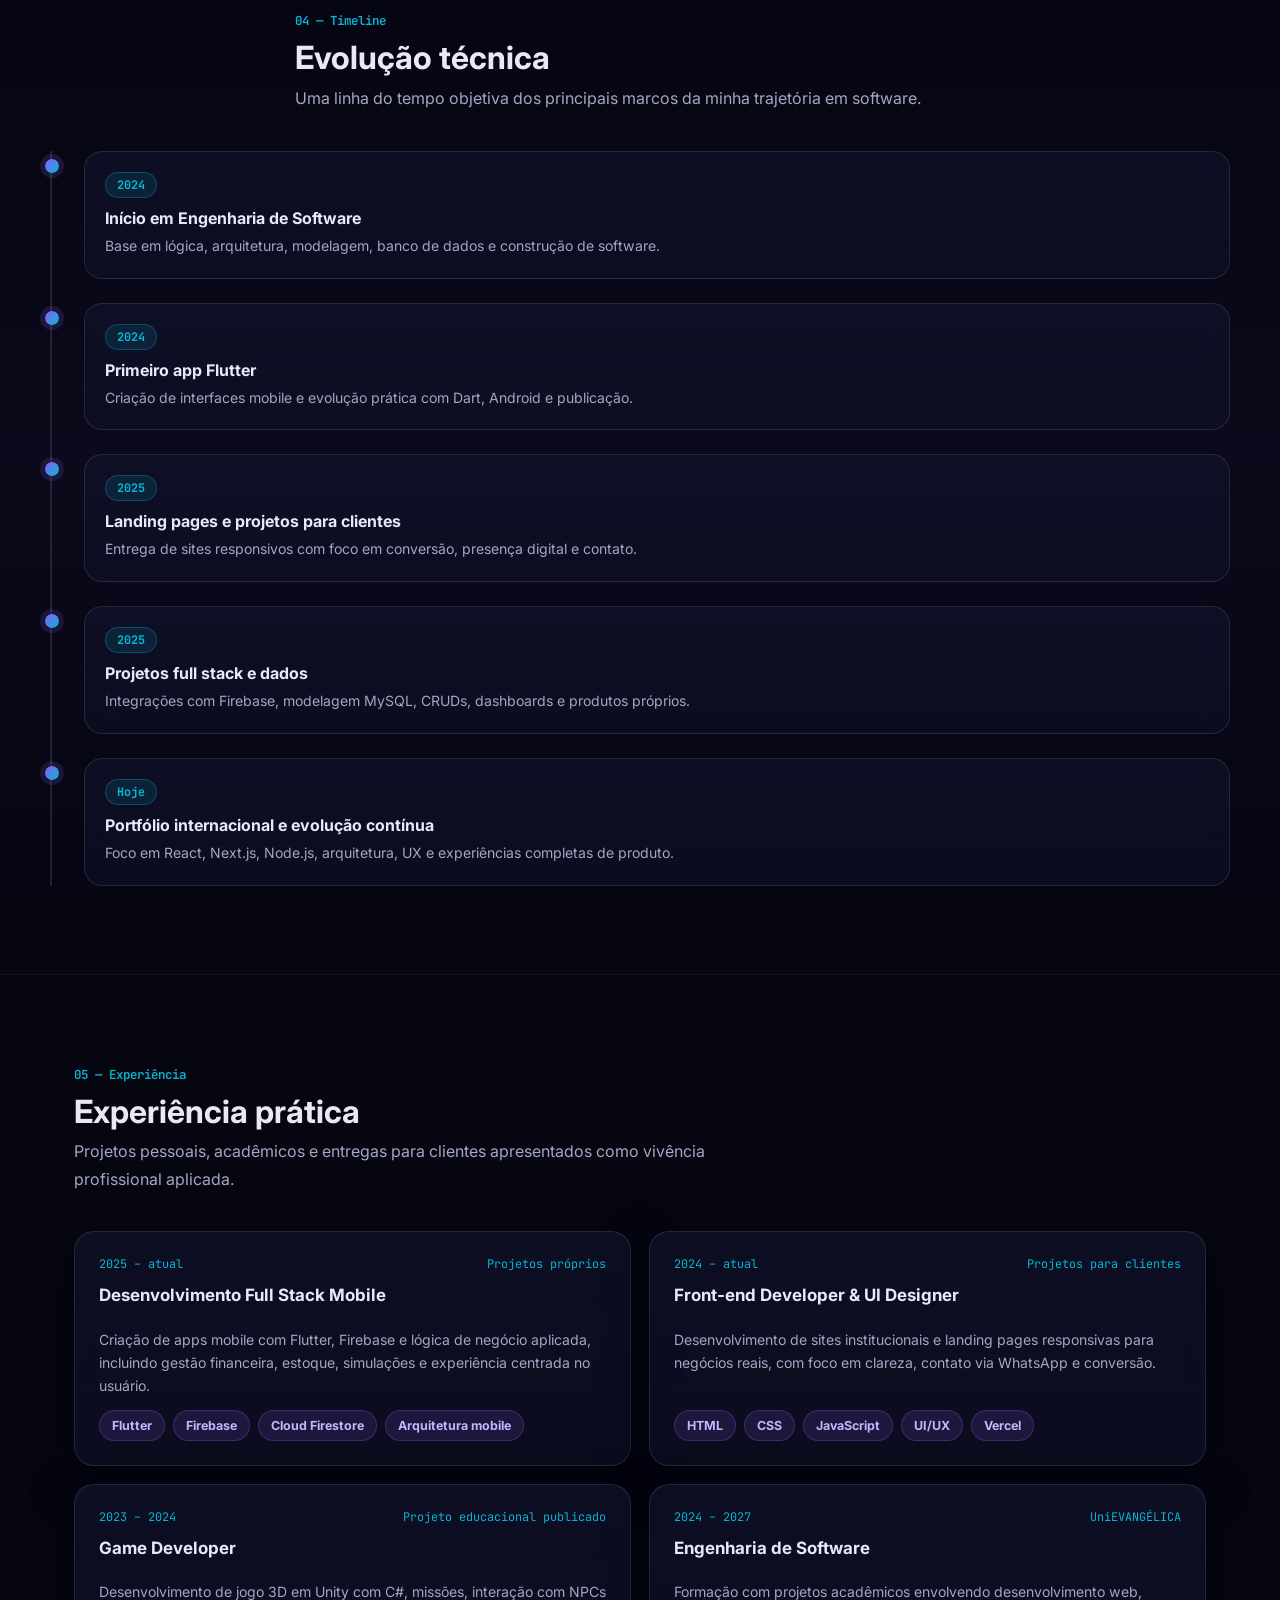
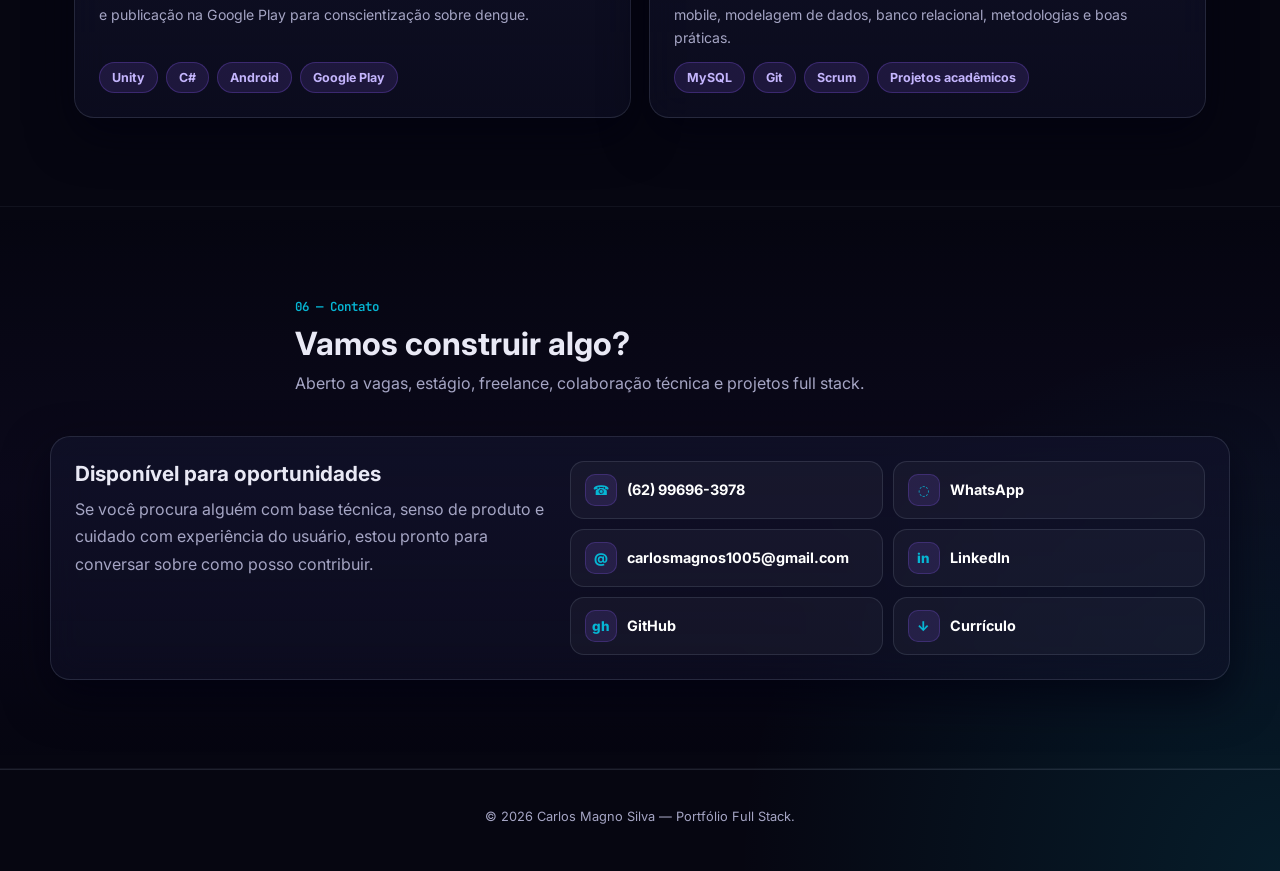
==== commit 7665b891: "Reformulando o Portfolio" ====
--- a/index.html
+++ b/index.html
@@ -2,211 +2,315 @@
 <html lang="pt-BR">
 <head>
   <meta charset="UTF-8" />
-  <title>Carlos Magno | Portfólio</title>
   <meta name="viewport" content="width=device-width, initial-scale=1" />
-  <meta name="description" content="Portfólio de Carlos Magno, estudante de Engenharia de Software.">
-  <link rel="stylesheet" href="styles.css" />
-  <!-- Fonte Google -->
+  <title>Carlos Magno Silva | Desenvolvedor Full Stack</title>
+  <meta name="description" content="Portfólio de Carlos Magno Silva, Desenvolvedor Full Stack com projetos em React, Next.js, Flutter, Node.js, Firebase, APIs REST e dashboards responsivos." />
+  <meta name="author" content="Carlos Magno Silva" />
+  <meta name="robots" content="index, follow" />
+  <meta name="theme-color" content="#060611" />
+  <link rel="canonical" href="https://portifolio-carlos-magno.vercel.app/" />
+
+  <meta property="og:type" content="website" />
+  <meta property="og:locale" content="pt_BR" />
+  <meta property="og:title" content="Carlos Magno Silva | Desenvolvedor Full Stack" />
+  <meta property="og:description" content="Aplicações Web e Mobile modernas com React, Next.js, Flutter, Node.js e Firebase." />
+  <meta property="og:url" content="https://portifolio-carlos-magno.vercel.app/" />
+  <meta property="og:image" content="https://portifolio-carlos-magno.vercel.app/img/foto-carlos-magno.jpg" />
+
+  <meta name="twitter:card" content="summary_large_image" />
+  <meta name="twitter:title" content="Carlos Magno Silva | Desenvolvedor Full Stack" />
+  <meta name="twitter:description" content="Portfólio profissional com projetos web, mobile, APIs, dashboards e sistemas completos." />
+  <meta name="twitter:image" content="https://portifolio-carlos-magno.vercel.app/img/foto-carlos-magno.jpg" />
+
   <link rel="preconnect" href="https://fonts.googleapis.com" />
   <link rel="preconnect" href="https://fonts.gstatic.com" crossorigin />
-  <link href="https://fonts.googleapis.com/css2?family=Inter:wght@300;400;500;600;700&display=swap" rel="stylesheet" />
+  <link rel="preconnect" href="https://cdn.simpleicons.org" crossorigin />
+  <link href="https://fonts.googleapis.com/css2?family=Inter:wght@300;400;500;600;700;800;900&family=JetBrains+Mono:wght@400;500;600&display=swap" rel="stylesheet" />
+  <link rel="stylesheet" href="styles.css" />
+
+  <script type="application/ld+json">
+    {
+      "@context": "https://schema.org",
+      "@type": "Person",
+      "name": "Carlos Magno Silva",
+      "jobTitle": "Desenvolvedor Full Stack",
+      "url": "https://portifolio-carlos-magno.vercel.app/",
+      "image": "https://portifolio-carlos-magno.vercel.app/img/foto-carlos-magno.jpg",
+      "email": "mailto:carlosmagnos1005@gmail.com",
+      "telephone": "+55 62 99696-3978",
+      "sameAs": [
+        "https://github.com/CarlosMagn0",
+        "https://br.linkedin.com/in/carlos-magno-silva-7720232ba"
+      ],
+      "knowsAbout": [
+        "React",
+        "Next.js",
+        "Flutter",
+        "Node.js",
+        "Firebase",
+        "TypeScript",
+        "JavaScript",
+        "APIs REST",
+        "MySQL",
+        "Git"
+      ]
+    }
+  </script>
 </head>
 <body>
-<header class="topbar">
-  <div class="logo">CM</div>
-
-  <nav class="nav">
-    <a href="#hero">Início</a>
-    <a href="#about">Sobre</a>
-    <a href="#skills">Habilidades</a>
-    <a href="#projects">Projetos</a>
-    <a href="#contact">Contato</a>
-  </nav>
-
-  <div class="topbar-actions">
-    <a
-      href="img/curriculo-carlos-magno.pdf"
-      class="btn cv-link"
-      target="_blank"
-      rel="noopener"
-    >
-      📁 Currículo
+  <a class="skip-link" href="#main">Pular para o conteúdo</a>
+
+  <div class="scroll-progress" aria-hidden="true">
+    <div class="scroll-progress-bar" id="scrollBar"></div>
+  </div>
+
+  <canvas id="particles" aria-hidden="true"></canvas>
+  <div class="bg-blob bg-blob-1" aria-hidden="true"></div>
+  <div class="bg-blob bg-blob-2" aria-hidden="true"></div>
+  <div class="grid-overlay" aria-hidden="true"></div>
+
+  <header class="topbar">
+    <a class="logo" href="#hero" aria-label="Voltar ao início">
+      <span class="logo-bracket">&lt;</span>CM<span class="logo-bracket">/&gt;</span>
     </a>
-  </div>
-</header>
-
-
-  <!-- HERO -->
-  <section id="hero" class="hero">
-    <div class="hero-content">
-      <p class="hero-tag">Engenharia de Software</p>
-      <h1>Olá, eu sou o <span>Carlos Magno</span>.</h1>
-      <p class="hero-subtitle">
-        Estudante de Engenharia de Software (5º período), com experiência prática em
-        JavaScript, Flutter, bancos de dados e jogos 3D na Unity.
-      </p>
-      <div class="hero-actions">
-        <a href="#projects" class="btn primary">Ver projetos</a>
-        <a href="#contact" class="btn ghost">Fale comigo</a>
-      </div>
-      <div class="hero-tags">
-        <span>JavaScript</span>
-        <span>Flutter & Dart</span>
-        <span>Unity & C#</span>
-        <span>MySQL & Firebase</span>
-      </div>
+
+    <nav class="nav" aria-label="Navegação principal">
+      <a href="#about">Sobre</a>
+      <a href="#skills">Skills</a>
+      <a href="#projects">Projetos</a>
+      <a href="#timeline">Timeline</a>
+      <a href="#experience">Experiência</a>
+      <a href="#contact">Contato</a>
+    </nav>
+
+    <div class="topbar-actions">
+      <a href="img/curriculo-carlos-magno.pdf" class="btn cv-link magnetic" target="_blank" rel="noopener" aria-label="Baixar currículo de Carlos Magno">
+        <span aria-hidden="true">↓</span>
+        <span>Currículo</span>
+      </a>
     </div>
-   <div class="hero-photo-card">
-  <div class="hero-photo-placeholder">
-    <img
-      src="img/foto-carlos-magno.jpg"
-      alt="Foto de Carlos Magno"
-      class="hero-photo-img"
-    />
-  </div>
-  <p class="hero-photo-caption">
-    Carlos Magno<br />
-    <span>Estudante de Engenharia de Software</span>
-  </p>
-</div>
-
-  </section>
-
-  <!-- SOBRE -->
-  <section id="about" class="section">
-    <div class="section-header">
-      <h2>Sobre mim</h2>
-      <p>Quem eu sou, o que estudo e como posso contribuir.</p>
-    </div>
-    <div class="about-grid">
-      <div class="about-text card">
-        <p>
-          Estudante de <strong>Engenharia de Software</strong>, atualmente no 5º período, com
-          experiência em front-end, mobile e jogos digitais. Participei de projetos
-          acadêmicos e pessoais utilizando <strong>JavaScript, Flutter, Unity, MySQL e Firebase</strong>,
-          sempre aplicando boas práticas de programação e design.
+  </header>
+
+  <main id="main">
+    <section id="hero" class="hero">
+      <div class="hero-content reveal">
+        <p class="hero-tag"><span class="dot-pulse" aria-hidden="true"></span> Disponível para trabalho e projetos</p>
+        <p class="hero-kicker">Carlos Magno Silva</p>
+
+        <h1 class="hero-title">
+          Desenvolvedor <span class="gradient-text">Full Stack</span>
+        </h1>
+
+        <div class="terminal-line" aria-label="Especialidades em destaque">
+          <span class="terminal-prompt" aria-hidden="true">&gt;</span>
+          <span id="typed"></span><span class="cursor-blink" aria-hidden="true">|</span>
+        </div>
+
+        <p class="hero-subtitle">
+          Construo aplicações Web e Mobile modernas utilizando React, Next.js, Flutter, Node.js e Firebase.
+          Transformo requisitos em interfaces responsivas, APIs REST, dashboards e sistemas completos.
         </p>
-        <p>
-          Tenho perfil <strong>autodidata</strong>, gosto de aprender novas tecnologias e busco
-          constantemente evoluir minhas habilidades técnicas e contribuir com soluções
-          criativas, funcionais e focadas em experiência do usuário.
-        </p>
-      </div>
-      <div class="about-side">
-        <div class="about-item card">
-          <h3>Formação</h3>
-          <p><strong>Bacharelado em Engenharia de Software</strong></p>
-          <p>Universidade Evangélica de Goiás</p>
-          <p>2024 – 2027 (em andamento)</p>
-          <p>Atualmente no 5º período.</p>
-        </div>
-        <div class="about-item card">
-          <h3>Idiomas</h3>
-          <ul class="pill-list">
-            <li>Português – Nativo</li>
-            <li>Inglês – Básico</li>
-            <li>Espanhol – Básico</li>
-          </ul>
-        </div>
-      </div>
-    </div>
-  </section>
-
-  <!-- HABILIDADES -->
-  <section id="skills" class="section section-alt">
-    <div class="section-header">
-      <h2>Habilidades</h2>
-      <p>Soft skills e tecnologias que utilizo no dia a dia.</p>
-    </div>
-
-    <div class="skills-grid">
-      <div class="card">
-        <h3>Competências interpessoais</h3>
-        <ul class="tag-list" id="softSkillsList">
-          <!-- preenchido via JavaScript -->
+
+        <ul class="hero-capabilities" aria-label="Tipos de solução que desenvolvo">
+          <li>Aplicações web</li>
+          <li>Aplicações mobile</li>
+          <li>APIs REST</li>
+          <li>Dashboards</li>
+          <li>Sistemas completos</li>
         </ul>
-      </div>
-      <div class="card">
-        <h3>Tecnologias</h3>
-        <ul class="tag-list" id="techSkillsList">
-          <!-- preenchido via JavaScript -->
-        </ul>
-      </div>
-      <div class="card">
-        <h3>Metodologias e práticas</h3>
-        <ul class="tag-list">
-          <li>Scrum</li>
-          <li>Kanban</li>
-          <li>Git & GitHub</li>
-          <li>Boas práticas de código</li>
-          <li>Trabalho colaborativo</li>
-        </ul>
-      </div>
-    </div>
-  </section>
-
-  <!-- PROJETOS -->
-  <section id="projects" class="section">
-    <div class="section-header">
-      <h2>Projetos</h2>
-      <p>Alguns projetos acadêmicos e pessoais em que tive atuação.</p>
-    </div>
-
-    <div id="projectsGrid" class="projects-grid">
-      <!-- preenchido via JavaScript -->
-    </div>
-  </section>
-
-  <!-- CONTATO -->
-  <section id="contact" class="section section-alt">
-    <div class="section-header">
-      <h2>Contato</h2>
-      <p>Quer conversar sobre uma vaga, projeto ou estágio?</p>
-    </div>
-    <div class="contact-card card">
-      <p>
-        Estou aberto a oportunidades como estagiário ou desenvolvedor júnior em
-        desenvolvimento web, mobile ou jogos.
-      </p>
-<div class="contact-row">
-  <span>📞</span>
-  <a href="tel:+5562996963978">(62) 99696-3978</a>
-</div>
-
-<div class="contact-row">
-  <span>💬</span>
-  <a 
-    href="https://wa.me/5562996963978" 
-    target="_blank" 
-    rel="noopener"
-  >
-    Conversar no WhatsApp
-  </a>
-</div>
-
-      <div class="contact-row">
-        <span>📧</span>
-        <a href="mailto:carlosmagnos1005@gmail.com">carlosmagnos1005@gmail.com</a>
-      </div>
-      <div class="contact-row">
-        <span>💼</span>
-        <a href="https://br.linkedin.com/in/carlos-magno-silva-7720232ba?trk=people-guest_people_search-card" target="_blank" rel="noopener">
-          LinkedIn
-        </a>
-      </div>
-      <div class="contact-row">
-        <span>👨‍💻</span>
-        <a href="https://github.com/CarlosMagn0" target="_blank" rel="noopener">
-          GitHub 
-        </a>
-      </div>
-    </div>
-  </section>
+
+        <div class="hero-actions" aria-label="Ações principais">
+          <a href="#projects" class="btn primary magnetic">
+            <span aria-hidden="true">↗</span>
+            <span>Ver Projetos</span>
+          </a>
+          <a href="img/curriculo-carlos-magno.pdf" class="btn ghost magnetic" target="_blank" rel="noopener">
+            <span aria-hidden="true">↓</span>
+            <span>Download CV</span>
+          </a>
+          <a href="https://github.com/CarlosMagn0" class="btn icon-btn magnetic" target="_blank" rel="noopener" aria-label="Abrir GitHub de Carlos Magno">
+            <span aria-hidden="true">GitHub</span>
+          </a>
+          <a href="https://br.linkedin.com/in/carlos-magno-silva-7720232ba" class="btn icon-btn magnetic" target="_blank" rel="noopener" aria-label="Abrir LinkedIn de Carlos Magno">
+            <span aria-hidden="true">LinkedIn</span>
+          </a>
+          <a href="#contact" class="btn ghost magnetic">
+            <span aria-hidden="true">✦</span>
+            <span>Contato</span>
+          </a>
+        </div>
+
+        <div class="hero-tags" aria-label="Stack principal">
+          <span>React</span>
+          <span>Next.js</span>
+          <span>Flutter</span>
+          <span>Node.js</span>
+          <span>Firebase</span>
+          <span>TypeScript</span>
+        </div>
+      </div>
+
+      <div class="hero-visual reveal">
+        <div class="hero-photo-card">
+          <div class="hero-photo-glow" aria-hidden="true"></div>
+          <div class="hero-photo-frame">
+            <img src="img/foto-carlos-magno.jpg" alt="Foto profissional de Carlos Magno Silva" class="hero-photo-img" width="1104" height="1472" fetchpriority="high" decoding="async" />
+          </div>
+          <div class="profile-mini-card availability-card glass">
+            <span class="status-dot" aria-hidden="true"></span>
+            <div>
+              <strong>Disponível para trabalho</strong>
+              <span>Full Stack Developer</span>
+            </div>
+          </div>
+          <p class="hero-photo-caption">
+            Carlos Magno<br />
+            <span>Engenharia de Software</span>
+          </p>
+        </div>
+
+        <div class="floating-badge badge-1">
+          <span aria-hidden="true">⚡</span> Full Stack
+        </div>
+        <div class="floating-badge badge-2">
+          <span aria-hidden="true">▣</span> Mobile Apps
+        </div>
+        <div class="floating-badge badge-3">
+          <span aria-hidden="true">API</span> REST
+        </div>
+      </div>
+    </section>
+
+    <section class="stats-section" aria-label="Estatísticas profissionais">
+      <div id="statsGrid" class="stats-grid"></div>
+    </section>
+
+    <section id="about" class="section">
+      <div class="section-header reveal">
+        <span class="section-eyebrow">01 — Sobre</span>
+        <h2>Perfil profissional</h2>
+        <p>Engenharia, produto e execução prática para criar software com acabamento real.</p>
+      </div>
+
+      <div class="about-grid">
+        <div class="about-text card glass reveal">
+          <p>
+            Sou Desenvolvedor Full Stack em formação em <strong>Engenharia de Software</strong>, com foco em construir produtos digitais funcionais, responsivos e prontos para uso real. Trabalho com <strong>React, Next.js, Flutter, Node.js, Firebase, APIs REST, MySQL e Git</strong>, unindo visão de interface, arquitetura e entrega.
+          </p>
+          <p>
+            Minha experiência vem de projetos próprios, acadêmicos e para clientes, incluindo aplicativos publicados, landing pages, sistemas interativos, dashboards e soluções mobile. Atuo desde o entendimento do problema até a implementação, integração, responsividade e refinamento de UX.
+          </p>
+          <p>
+            Busco oportunidades em times que valorizem código bem estruturado, aprendizado contínuo e impacto prático. Meu objetivo é contribuir com soluções claras, escaláveis e úteis para pessoas e negócios.
+          </p>
+          <div class="about-tags">
+            <span>Arquitetura de software</span>
+            <span>Produtos reais</span>
+            <span>UI/UX aplicado</span>
+            <span>Boas práticas</span>
+          </div>
+        </div>
+
+        <div class="about-side">
+          <div class="about-item card glass reveal">
+            <h3><span class="icon-box" aria-hidden="true">🎓</span> Formação</h3>
+            <p><strong>Bacharelado em Engenharia de Software</strong></p>
+            <p>Universidade Evangélica de Goiás</p>
+            <p>2024 – 2027 (em andamento) · 5º período</p>
+          </div>
+          <div class="about-item card glass reveal">
+            <h3><span class="icon-box" aria-hidden="true">🌐</span> Idiomas</h3>
+            <ul class="pill-list">
+              <li>Português — Nativo</li>
+              <li>Inglês — Básico</li>
+              <li>Espanhol — Básico</li>
+            </ul>
+          </div>
+        </div>
+      </div>
+    </section>
+
+    <section id="skills" class="section section-alt">
+      <div class="section-header reveal">
+        <span class="section-eyebrow">02 — Habilidades</span>
+        <h2>Stack organizada por domínio</h2>
+        <p>Tecnologias, ferramentas e práticas que aplico em interfaces, mobile, back-end, cloud e entrega.</p>
+      </div>
+
+      <div id="techStackGrid" class="tech-stack-grid" aria-label="Tecnologias principais"></div>
+      <div id="skillCategoriesGrid" class="skill-category-grid"></div>
+    </section>
+
+    <section id="projects" class="section">
+      <div class="section-header reveal">
+        <span class="section-eyebrow">03 — Projetos</span>
+        <h2>Projetos com contexto, stack e impacto</h2>
+        <p>Aplicações web, mobile, landing pages, jogos e sistemas com atuação direta no desenvolvimento.</p>
+      </div>
+
+      <div id="projectsGrid" class="projects-grid"></div>
+    </section>
+
+    <section id="timeline" class="section section-alt">
+      <div class="section-header reveal">
+        <span class="section-eyebrow">04 — Timeline</span>
+        <h2>Evolução técnica</h2>
+        <p>Uma linha do tempo objetiva dos principais marcos da minha trajetória em software.</p>
+      </div>
+      <div id="timelineList" class="timeline"></div>
+    </section>
+
+    <section id="experience" class="section">
+      <div class="section-header reveal">
+        <span class="section-eyebrow">05 — Experiência</span>
+        <h2>Experiência prática</h2>
+        <p>Projetos pessoais, acadêmicos e entregas para clientes apresentados como vivência profissional aplicada.</p>
+      </div>
+      <div id="experienceGrid" class="experience-grid"></div>
+    </section>
+
+    <section id="contact" class="section section-alt">
+      <div class="section-header reveal">
+        <span class="section-eyebrow">06 — Contato</span>
+        <h2>Vamos construir algo?</h2>
+        <p>Aberto a vagas, estágio, freelance, colaboração técnica e projetos full stack.</p>
+      </div>
+
+      <div class="contact-panel card glass reveal">
+        <div class="contact-copy">
+          <h3>Disponível para oportunidades</h3>
+          <p>
+            Se você procura alguém com base técnica, senso de produto e cuidado com experiência do usuário, estou pronto para conversar sobre como posso contribuir.
+          </p>
+        </div>
+        <div class="contact-grid">
+          <a class="contact-row magnetic" href="tel:+5562996963978" aria-label="Ligar para Carlos Magno">
+            <span class="icon-box" aria-hidden="true">☎</span> (62) 99696-3978
+          </a>
+          <a class="contact-row magnetic" href="https://wa.me/5562996963978" target="_blank" rel="noopener" aria-label="Conversar com Carlos Magno no WhatsApp">
+            <span class="icon-box" aria-hidden="true">◌</span> WhatsApp
+          </a>
+          <a class="contact-row magnetic" href="mailto:carlosmagnos1005@gmail.com" aria-label="Enviar e-mail para Carlos Magno">
+            <span class="icon-box" aria-hidden="true">@</span> carlosmagnos1005@gmail.com
+          </a>
+          <a class="contact-row magnetic" href="https://br.linkedin.com/in/carlos-magno-silva-7720232ba" target="_blank" rel="noopener" aria-label="Abrir LinkedIn de Carlos Magno">
+            <span class="icon-box" aria-hidden="true">in</span> LinkedIn
+          </a>
+          <a class="contact-row magnetic" href="https://github.com/CarlosMagn0" target="_blank" rel="noopener" aria-label="Abrir GitHub de Carlos Magno">
+            <span class="icon-box" aria-hidden="true">gh</span> GitHub
+          </a>
+          <a class="contact-row magnetic" href="img/curriculo-carlos-magno.pdf" target="_blank" rel="noopener" aria-label="Baixar currículo de Carlos Magno">
+            <span class="icon-box" aria-hidden="true">↓</span> Currículo
+          </a>
+        </div>
+      </div>
+    </section>
+  </main>
 
   <footer class="footer">
-    <p>© <span id="year"></span> Carlos Magno — Portfólio.</p>
+    <p>© <span id="year"></span> Carlos Magno Silva — Portfólio Full Stack.</p>
   </footer>
 
-  <script src="script.js"></script>
+  <script src="script.js" defer></script>
 </body>
 </html>
--- a/styles.css
+++ b/styles.css
@@ -1,28 +1,232 @@
 :root {
-  --bg: #050816;
-  --bg-alt: #0c1220;
-  --card: #10182f;
-  --accent: #3b82f6;
-  --accent-soft: rgba(59, 130, 246, 0.13);
-  --text: #e5e7eb;
-  --muted: #9ca3af;
-  --border: rgba(148, 163, 184, 0.3);
-  --shadow-soft: 0 18px 40px rgba(15, 23, 42, 0.65);
-}
-
-*,
-*::before,
-*::after {
+  --bg: #060611;
+  --bg-alt: #0b0b1a;
+  --card: #11122a;
+  --card-strong: rgba(20, 21, 48, 0.82);
+  --accent: #8b5cf6;
+  --accent-2: #06b6d4;
+  --accent-3: #22c55e;
+  --accent-soft: rgba(139, 92, 246, 0.14);
+  --cyan-soft: rgba(6, 182, 212, 0.12);
+  --text: #e9e9f5;
+  --muted: #a5a5c4;
+  --muted-2: #79799a;
+  --border: rgba(148, 163, 184, 0.18);
+  --border-strong: rgba(148, 163, 184, 0.32);
+  --shadow-soft: 0 18px 45px rgba(2, 2, 16, 0.65);
+  --shadow-glow: 0 22px 70px rgba(139, 92, 246, 0.22);
+  --radius: 20px;
+  --radius-sm: 14px;
+  --max: 1180px;
+}
+
+*, *::before, *::after {
   box-sizing: border-box;
+}
+
+html {
+  scroll-behavior: smooth;
+  scroll-padding-top: 92px;
 }
 
 body {
   margin: 0;
-  font-family: 'Inter', system-ui, -apple-system, BlinkMacSystemFont, 'Segoe UI',
-    sans-serif;
-  background: radial-gradient(circle at top left, #1e293b 0, var(--bg) 45%);
+  font-family: 'Inter', system-ui, -apple-system, BlinkMacSystemFont, 'Segoe UI', sans-serif;
+  background:
+    radial-gradient(circle at top left, rgba(139, 92, 246, 0.18), transparent 32rem),
+    radial-gradient(circle at bottom right, rgba(6, 182, 212, 0.13), transparent 34rem),
+    var(--bg);
   color: var(--text);
   -webkit-font-smoothing: antialiased;
+  overflow-x: hidden;
+}
+
+body::selection {
+  color: #ffffff;
+  background: rgba(6, 182, 212, 0.34);
+}
+
+body,
+button,
+input,
+textarea {
+  letter-spacing: 0;
+}
+
+img {
+  max-width: 100%;
+}
+
+a {
+  color: inherit;
+}
+
+a:focus-visible,
+button:focus-visible {
+  outline: 2px solid var(--accent-2);
+  outline-offset: 4px;
+}
+
+.skip-link {
+  position: fixed;
+  left: 16px;
+  top: 12px;
+  z-index: 10000;
+  transform: translateY(-140%);
+  border-radius: 999px;
+  padding: 10px 14px;
+  color: #06111b;
+  background: var(--accent-2);
+  font-weight: 700;
+  text-decoration: none;
+  transition: transform 0.2s ease;
+}
+
+.skip-link:focus {
+  transform: translateY(0);
+}
+
+/* ===== FUNDO ===== */
+
+.scroll-progress {
+  position: fixed;
+  inset: 0 0 auto;
+  height: 3px;
+  z-index: 100;
+  background: rgba(255, 255, 255, 0.04);
+}
+
+.scroll-progress-bar {
+  height: 100%;
+  width: 0%;
+  background: linear-gradient(to right, var(--accent), var(--accent-2));
+  box-shadow: 0 0 18px rgba(6, 182, 212, 0.5);
+}
+
+#particles {
+  position: fixed;
+  inset: 0;
+  width: 100%;
+  height: 100%;
+  z-index: -2;
+  opacity: 0.58;
+}
+
+.bg-blob {
+  position: fixed;
+  border-radius: 50%;
+  filter: blur(92px);
+  opacity: 0.34;
+  z-index: -3;
+  pointer-events: none;
+  animation: float-blob 16s ease-in-out infinite;
+}
+
+.bg-blob-1 {
+  width: 420px;
+  height: 420px;
+  top: -130px;
+  left: -150px;
+  background: radial-gradient(circle, var(--accent), transparent 70%);
+}
+
+.bg-blob-2 {
+  width: 460px;
+  height: 460px;
+  right: -160px;
+  bottom: -170px;
+  background: radial-gradient(circle, var(--accent-2), transparent 70%);
+  animation-delay: -8s;
+}
+
+.grid-overlay {
+  position: fixed;
+  inset: 0;
+  z-index: -1;
+  pointer-events: none;
+  background-image:
+    linear-gradient(rgba(255, 255, 255, 0.025) 1px, transparent 1px),
+    linear-gradient(90deg, rgba(255, 255, 255, 0.025) 1px, transparent 1px);
+  background-size: 42px 42px;
+  mask-image: radial-gradient(circle at 50% 0%, black, transparent 74%);
+}
+
+@keyframes float-blob {
+  0%, 100% { transform: translate(0, 0) scale(1); }
+  50% { transform: translate(48px, -34px) scale(1.08); }
+}
+
+/* ===== SISTEMA VISUAL ===== */
+
+.glass {
+  background: linear-gradient(180deg, rgba(17, 18, 42, 0.74), rgba(17, 18, 42, 0.52));
+  backdrop-filter: blur(16px);
+  -webkit-backdrop-filter: blur(16px);
+}
+
+.card {
+  position: relative;
+  border: 1px solid var(--border);
+  border-radius: var(--radius);
+  padding: 24px;
+  box-shadow: var(--shadow-soft);
+  transition: transform 0.32s ease, border-color 0.32s ease, box-shadow 0.32s ease, background 0.32s ease;
+}
+
+.card:hover {
+  transform: translateY(-5px);
+  border-color: rgba(6, 182, 212, 0.38);
+  box-shadow: var(--shadow-glow);
+}
+
+.section {
+  max-width: var(--max);
+  margin: 0 auto;
+  padding: 88px 24px;
+}
+
+.section-alt {
+  max-width: none;
+  border-block: 1px solid rgba(148, 163, 184, 0.08);
+  background: linear-gradient(180deg, transparent, rgba(139, 92, 246, 0.045), transparent);
+}
+
+.section-alt > * {
+  max-width: var(--max);
+  margin-inline: auto;
+}
+
+.section-header {
+  max-width: 690px;
+  margin-bottom: 38px;
+}
+
+.section-eyebrow {
+  display: inline-flex;
+  align-items: center;
+  gap: 8px;
+  margin-bottom: 10px;
+  color: var(--accent-2);
+  font-family: 'JetBrains Mono', monospace;
+  font-size: 0.78rem;
+  font-weight: 600;
+  letter-spacing: 0;
+}
+
+.section-header h2,
+.detail-section h2,
+.detail-aside h2 {
+  margin: 0 0 8px;
+  font-size: 2rem;
+  line-height: 1.18;
+}
+
+.section-header p,
+.detail-section p,
+.detail-aside p {
+  margin: 0;
+  color: var(--muted);
+  line-height: 1.72;
 }
 
 /* ===== TOPBAR ===== */
@@ -30,59 +234,59 @@
 .topbar {
   position: sticky;
   top: 0;
-  z-index: 50;
-  display: flex;
-  align-items: center;
-  padding: 12px 7vw;
-  backdrop-filter: blur(18px);
-  background: linear-gradient(
-    to bottom,
-    rgba(15, 23, 42, 0.96),
-    rgba(15, 23, 42, 0.6),
-    transparent
-  );
-  border-bottom: 1px solid rgba(148, 163, 184, 0.2);
+  z-index: 80;
+  display: flex;
+  align-items: center;
+  gap: 20px;
+  padding: 14px max(24px, calc((100vw - var(--max)) / 2 + 24px));
+  border-bottom: 1px solid var(--border);
+  background: rgba(6, 6, 17, 0.72);
+  backdrop-filter: blur(22px);
+  -webkit-backdrop-filter: blur(22px);
 }
 
 .logo {
-  width: 38px;
-  height: 38px;
-  border-radius: 999px;
-  border: 2px solid var(--accent);
-  display: flex;
-  align-items: center;
+  display: inline-flex;
+  align-items: center;
+  gap: 2px;
+  flex: 0 0 auto;
+  color: var(--text);
+  font-family: 'JetBrains Mono', monospace;
+  font-size: 1rem;
+  font-weight: 700;
+  text-decoration: none;
+}
+
+.logo-bracket {
+  color: var(--accent-2);
+}
+
+.nav {
+  display: flex;
   justify-content: center;
-  font-weight: 700;
-  letter-spacing: 0.03em;
-  font-size: 0.9rem;
-  margin-right: 16px;
-}
-
-.nav {
-  display: flex;
-  gap: 1.2rem;
+  gap: 1.35rem;
+  flex: 1;
+  min-width: 0;
   font-size: 0.88rem;
-  justify-content: center;
-  flex: 1; /* 👈 isso faz o menu ficar centralizado entre logo e currículo */
 }
 
 .nav a {
+  position: relative;
+  color: var(--muted);
   text-decoration: none;
-  color: var(--muted);
-  padding: 4px 0;
-  position: relative;
+  transition: color 0.2s ease;
 }
 
 .nav a::after {
   content: '';
   position: absolute;
   left: 0;
-  bottom: -4px;
+  bottom: -7px;
   width: 0;
   height: 2px;
   border-radius: 999px;
-  background: linear-gradient(to right, var(--accent), #22c55e);
-  transition: width 0.22s ease;
+  background: linear-gradient(to right, var(--accent), var(--accent-2));
+  transition: width 0.25s ease;
 }
 
 .nav a:hover {
@@ -94,433 +298,1258 @@
 }
 
 .topbar-actions {
-  display: flex;
-  align-items: center;
-}
-
-/* botão do currículo */
-
+  flex: 0 0 auto;
+}
+
+/* ===== BOTÕES ===== */
+
+.btn {
+  display: inline-flex;
+  align-items: center;
+  justify-content: center;
+  gap: 8px;
+  min-height: 44px;
+  border: 1px solid transparent;
+  border-radius: 999px;
+  padding: 12px 20px;
+  color: var(--text);
+  font-size: 0.92rem;
+  font-weight: 700;
+  line-height: 1;
+  text-decoration: none;
+  cursor: pointer;
+  transition: transform 0.28s ease, border-color 0.28s ease, background 0.28s ease, filter 0.28s ease, box-shadow 0.28s ease;
+}
+
+.btn.primary {
+  color: #ffffff;
+  background: linear-gradient(135deg, var(--accent), var(--accent-2));
+  box-shadow: 0 18px 40px rgba(139, 92, 246, 0.36);
+}
+
+.btn.primary:hover {
+  filter: brightness(1.08);
+  box-shadow: 0 20px 50px rgba(6, 182, 212, 0.25);
+}
+
+.btn.ghost,
+.btn.icon-btn,
 .cv-link {
-  padding: 8px 14px;
+  border-color: var(--border);
+  background: rgba(255, 255, 255, 0.035);
+}
+
+.btn.ghost:hover,
+.btn.icon-btn:hover,
+.cv-link:hover {
+  border-color: var(--accent-2);
+  background: rgba(6, 182, 212, 0.09);
+}
+
+.btn.icon-btn {
+  padding-inline: 16px;
+}
+
+.cv-link {
+  min-height: 38px;
+  padding: 9px 16px;
+  white-space: nowrap;
   font-size: 0.82rem;
-  border-radius: 999px;
-  border: 1px solid var(--border);
-  background: rgba(15, 23, 42, 0.9);
-  color: var(--text);
-  text-decoration: none;
-  white-space: nowrap;
-}
-
-.cv-link:hover {
-  border-color: var(--accent);
-  background: rgba(15, 23, 42, 1);
 }
 
 /* ===== HERO ===== */
 
 .hero {
   display: grid;
-  grid-template-columns: minmax(0, 2.1fr) minmax(0, 1.4fr);
-  align-items: center;
-  gap: 3rem;
-  padding: 72px 7vw 48px;
+  grid-template-columns: minmax(0, 1.25fr) minmax(320px, 0.78fr);
+  align-items: center;
+  gap: 64px;
+  max-width: var(--max);
+  min-height: calc(100vh - 76px);
+  margin: 0 auto;
+  padding: 96px 24px 62px;
+}
+
+.hero-content {
+  max-width: 760px;
 }
 
 .hero-tag {
   display: inline-flex;
   align-items: center;
+  gap: 9px;
+  margin: 0 0 18px;
+  border: 1px solid rgba(34, 211, 238, 0.26);
+  border-radius: 999px;
+  padding: 7px 14px;
+  color: #67e8f9;
+  background: rgba(34, 211, 238, 0.08);
+  font-size: 0.8rem;
+  font-weight: 700;
+}
+
+.dot-pulse,
+.status-dot {
+  position: relative;
+  width: 8px;
+  height: 8px;
+  flex: 0 0 auto;
+  border-radius: 999px;
+  background: var(--accent-3);
+  box-shadow: 0 0 0 0 rgba(34, 197, 94, 0.44);
+  animation: pulse-dot 1.8s ease-out infinite;
+}
+
+@keyframes pulse-dot {
+  70% { box-shadow: 0 0 0 10px rgba(34, 197, 94, 0); }
+  100% { box-shadow: 0 0 0 0 rgba(34, 197, 94, 0); }
+}
+
+.hero-kicker {
+  margin: 0 0 8px;
+  color: var(--muted);
+  font-family: 'JetBrains Mono', monospace;
+  font-size: 0.95rem;
+}
+
+.hero-title {
+  margin: 0 0 18px;
+  font-size: 4.35rem;
+  line-height: 0.98;
+  font-weight: 900;
+}
+
+.gradient-text {
+  color: transparent;
+  background: linear-gradient(95deg, #a78bfa 8%, #22d3ee 48%, #22c55e 92%);
+  -webkit-background-clip: text;
+  background-clip: text;
+}
+
+.terminal-line {
+  display: inline-flex;
+  align-items: center;
+  min-height: 42px;
+  margin-bottom: 18px;
+  border: 1px solid rgba(148, 163, 184, 0.18);
+  border-radius: 999px;
+  padding: 9px 15px;
+  color: var(--text);
+  background: rgba(255, 255, 255, 0.035);
+  font-family: 'JetBrains Mono', monospace;
+  font-size: 0.92rem;
+}
+
+.terminal-prompt {
+  margin-right: 8px;
+  color: var(--accent-2);
+}
+
+.cursor-blink {
+  color: var(--accent-2);
+  animation: blink 0.9s steps(2, start) infinite;
+}
+
+@keyframes blink {
+  50% { opacity: 0; }
+}
+
+.hero-subtitle {
+  max-width: 720px;
+  margin: 0;
+  color: var(--muted);
+  font-size: 1.08rem;
+  line-height: 1.8;
+}
+
+.hero-capabilities {
+  display: flex;
+  flex-wrap: wrap;
+  gap: 10px;
+  max-width: 760px;
+  margin: 24px 0 0;
+  padding: 0;
+  list-style: none;
+}
+
+.hero-capabilities li {
+  position: relative;
+  display: inline-flex;
+  align-items: center;
+  min-height: 38px;
+  max-width: 100%;
+  border: 1px solid var(--border);
+  border-radius: 999px;
+  padding: 10px 16px 10px 34px;
+  color: var(--text);
+  background: rgba(255, 255, 255, 0.03);
+  font-size: 0.78rem;
+  font-weight: 700;
+  line-height: 1.2;
+  white-space: normal;
+  overflow-wrap: break-word;
+}
+
+.hero-capabilities li::before {
+  content: '✓';
+  position: absolute;
+  left: 12px;
+  color: var(--accent-2);
+}
+
+.hero-actions {
+  display: flex;
+  flex-wrap: wrap;
+  gap: 12px;
+  margin: 30px 0 22px;
+}
+
+.hero-tags {
+  display: flex;
+  flex-wrap: wrap;
   gap: 8px;
-  padding: 4px 12px;
+}
+
+.hero-tags span,
+.about-tags span,
+.experience-tags span,
+.detail-metrics span {
+  border: 1px solid rgba(139, 92, 246, 0.28);
   border-radius: 999px;
-  font-size: 0.75rem;
-  color: var(--accent);
+  padding: 7px 12px;
+  color: #c4b5fd;
   background: var(--accent-soft);
-  border: 1px solid rgba(59, 130, 246, 0.3);
-  margin-bottom: 12px;
-}
-
-.hero-tag::before {
-  content: '';
-  width: 7px;
-  height: 7px;
-  border-radius: 999px;
-  background: radial-gradient(circle, #22c55e 0, #15803d 50%, transparent 70%);
-}
-
-.hero h1 {
-  font-size: clamp(2.4rem, 3vw + 1rem, 3.4rem);
-  line-height: 1.1;
-  margin: 0 0 12px;
-}
-
-.hero h1 span {
-  background: linear-gradient(to right, #60a5fa, #22c55e);
-  -webkit-background-clip: text;
-  color: transparent;
-}
-
-.hero-subtitle {
-  max-width: 580px;
-  color: var(--muted);
-  font-size: 0.98rem;
-  line-height: 1.6;
-}
-
-.hero-actions {
-  display: flex;
-  gap: 0.9rem;
-  margin: 20px 0 16px;
-  flex-wrap: wrap;
-}
-
-.btn {
-  border-radius: 999px;
-  padding: 10px 20px;
-  font-size: 0.9rem;
-  font-weight: 500;
-  border: 1px solid transparent;
-  cursor: pointer;
-  text-decoration: none;
-  display: inline-flex;
-  align-items: center;
-  gap: 6px;
-}
-
-.btn.primary {
-  background: linear-gradient(135deg, var(--accent), #22c55e);
-  color: #f9fafb;
-  box-shadow: 0 18px 35px rgba(37, 99, 235, 0.45);
-}
-
-.btn.primary:hover {
-  filter: brightness(1.05);
-}
-
-.btn.ghost {
-  background: transparent;
-  border-color: var(--border);
-  color: var(--text);
-}
-
-.btn.ghost:hover {
-  border-color: var(--accent);
-}
-
-.hero-tags {
-  display: flex;
-  flex-wrap: wrap;
-  gap: 0.5rem;
-  margin-top: 10px;
-}
-
-.hero-tags span {
-  font-size: 0.74rem;
-  padding: 6px 10px;
-  border-radius: 999px;
-  background: rgba(15, 23, 42, 0.8);
-  border: 1px solid rgba(148, 163, 184, 0.35);
-}
-
-/* FOTO */
+  font-size: 0.78rem;
+  font-weight: 700;
+}
+
+.hero-visual {
+  position: relative;
+  display: flex;
+  justify-content: center;
+  min-width: 0;
+}
 
 .hero-photo-card {
   position: relative;
-  max-width: 320px;
-  margin-left: auto;
-}
-
-.hero-photo-placeholder {
+  width: min(100%, 360px);
+  animation: float-photo 6s ease-in-out infinite;
+}
+
+@keyframes float-photo {
+  0%, 100% { transform: translateY(0); }
+  50% { transform: translateY(-10px); }
+}
+
+.hero-photo-glow {
+  position: absolute;
+  inset: -22px;
+  z-index: -1;
+  border-radius: 34px;
+  background: linear-gradient(135deg, var(--accent), var(--accent-2));
+  filter: blur(38px);
+  opacity: 0.36;
+  animation: pulse-glow 3.8s ease-in-out infinite;
+}
+
+@keyframes pulse-glow {
+  0%, 100% { opacity: 0.26; }
+  50% { opacity: 0.46; }
+}
+
+.hero-photo-frame {
   position: relative;
-  width: 100%;
   aspect-ratio: 4 / 5;
-  border-radius: 24px;
-  background: radial-gradient(circle at 20% 0%, #1d4ed8, #0f172a 45%, #22c55e 110%);
-  box-shadow: var(--shadow-soft);
-  display: flex;
-  align-items: center;
-  justify-content: center;
-  color: rgba(226, 232, 240, 0.8);
-  font-weight: 600;
-  font-size: 1.1rem;
   overflow: hidden;
+  border: 1px solid rgba(255, 255, 255, 0.16);
+  border-radius: 30px;
+  background: linear-gradient(160deg, #1a1a3a, #0c0c1c 60%);
+  box-shadow: 0 26px 70px rgba(0, 0, 0, 0.5);
+}
+
+.hero-photo-frame::before {
+  content: '';
+  position: absolute;
+  inset: 0;
+  z-index: 1;
+  border-radius: inherit;
+  background: linear-gradient(145deg, rgba(255, 255, 255, 0.12), transparent 38%, rgba(6, 182, 212, 0.1));
+  pointer-events: none;
 }
 
 .hero-photo-img {
   width: 100%;
   height: 100%;
-  object-fit: cover;  /* preenche o card sem distorcer */
   display: block;
-}
-
-
-.hero-photo-placeholder span {
-  letter-spacing: 0.08em;
-}
-
-.hero-photo-card::before {
-  content: '';
+  object-fit: cover;
+  transform: scale(1.01);
+  transition: transform 0.55s ease;
+}
+
+.hero-photo-card:hover .hero-photo-img {
+  transform: scale(1.05);
+}
+
+.profile-mini-card {
   position: absolute;
-  inset: 16px -18px auto auto;
-  border-radius: 999px;
-  padding: 2px;
-  background: linear-gradient(135deg, #22c55e, transparent, #3b82f6);
-  opacity: 0.85;
-}
-
-.hero-photo-card::after {
-  content: 'Disponível para Propostas';
-  position: absolute;
-  inset: 20px -14px auto auto;
-  border-radius: 999px;
-  padding: 3px 12px;
-  font-size: 0.7rem;
-  background: #0f172a;
+  right: -42px;
+  bottom: 58px;
+  display: flex;
+  align-items: center;
+  gap: 10px;
+  max-width: 245px;
+  border: 1px solid var(--border);
+  border-radius: 18px;
+  padding: 12px 14px;
+  box-shadow: var(--shadow-soft);
+}
+
+.profile-mini-card strong,
+.profile-mini-card span {
+  display: block;
+}
+
+.profile-mini-card strong {
+  font-size: 0.82rem;
+}
+
+.profile-mini-card span {
+  color: var(--muted);
+  font-size: 0.74rem;
 }
 
 .hero-photo-caption {
-  margin-top: 12px;
+  margin: 16px 0 0;
+  color: var(--muted);
+  text-align: center;
   font-size: 0.88rem;
-  color: var(--muted);
+  line-height: 1.5;
 }
 
 .hero-photo-caption span {
   color: var(--text);
-  font-weight: 500;
-}
-
-/* ===== SEÇÕES ===== */
-
-.section {
-  padding: 56px 7vw;
-}
-
-.section-alt {
-  background: radial-gradient(circle at top right, #111827 0, var(--bg-alt) 46%);
-}
-
-.section-header {
-  margin-bottom: 32px;
-}
-
-.section-header h2 {
-  margin: 0 0 4px;
-  font-size: 1.6rem;
-}
-
-.section-header p {
+  font-weight: 700;
+}
+
+.floating-badge {
+  position: absolute;
+  display: inline-flex;
+  align-items: center;
+  gap: 7px;
+  border: 1px solid var(--border);
+  border-radius: 999px;
+  padding: 9px 14px;
+  color: var(--text);
+  background: rgba(17, 18, 42, 0.84);
+  box-shadow: var(--shadow-soft);
+  backdrop-filter: blur(12px);
+  font-size: 0.78rem;
+  font-weight: 800;
+  animation: float-badge 4s ease-in-out infinite;
+}
+
+.badge-1 { top: 4%; left: -12%; animation-delay: 0s; }
+.badge-2 { top: 40%; right: -18%; animation-delay: -1.35s; }
+.badge-3 { bottom: 5%; left: -8%; animation-delay: -2.6s; }
+
+@keyframes float-badge {
+  0%, 100% { transform: translateY(0); }
+  50% { transform: translateY(-10px); }
+}
+
+/* ===== STATS ===== */
+
+.stats-section {
+  max-width: var(--max);
+  margin: 0 auto;
+  padding: 0 24px 72px;
+}
+
+.stats-grid {
+  display: grid;
+  grid-template-columns: repeat(4, minmax(0, 1fr));
+  gap: 14px;
+}
+
+.stat-card {
+  min-height: 132px;
+  border: 1px solid var(--border);
+  border-radius: 18px;
+  padding: 24px 16px;
+  text-align: center;
+  transition: transform 0.3s ease, border-color 0.3s ease, box-shadow 0.3s ease;
+}
+
+.stat-card:hover {
+  transform: translateY(-6px);
+  border-color: rgba(6, 182, 212, 0.42);
+  box-shadow: var(--shadow-glow);
+}
+
+.stat-number {
+  display: block;
+  color: transparent;
+  background: linear-gradient(to right, var(--accent), var(--accent-2));
+  -webkit-background-clip: text;
+  background-clip: text;
+  font-family: 'JetBrains Mono', monospace;
+  font-size: 2rem;
+  font-weight: 900;
+}
+
+.stat-label {
+  display: block;
+  margin-top: 8px;
+  color: var(--muted);
+  font-size: 0.84rem;
+  line-height: 1.45;
+}
+
+/* ===== ABOUT ===== */
+
+.about-grid {
+  display: grid;
+  grid-template-columns: minmax(0, 1.8fr) minmax(280px, 0.95fr);
+  gap: 22px;
+}
+
+.about-text p {
+  margin: 0 0 14px;
+  color: var(--muted);
+  line-height: 1.72;
+}
+
+.about-text p:last-of-type {
+  margin-bottom: 0;
+}
+
+.about-text strong {
+  color: var(--text);
+}
+
+.about-tags {
+  display: flex;
+  flex-wrap: wrap;
+  gap: 8px;
+  margin-top: 20px;
+}
+
+.about-side {
+  display: flex;
+  flex-direction: column;
+  gap: 18px;
+}
+
+.about-item h3 {
+  display: flex;
+  align-items: center;
+  gap: 10px;
+  margin: 0 0 12px;
+  font-size: 1rem;
+}
+
+.about-item p {
+  margin: 7px 0;
+  color: var(--muted);
+}
+
+.icon-box {
+  display: inline-flex;
+  align-items: center;
+  justify-content: center;
+  width: 32px;
+  height: 32px;
+  flex: 0 0 auto;
+  border: 1px solid rgba(139, 92, 246, 0.24);
+  border-radius: 10px;
+  color: var(--accent-2);
+  background: var(--accent-soft);
+  font-size: 0.84rem;
+  font-weight: 800;
+}
+
+.pill-list {
+  display: flex;
+  flex-wrap: wrap;
+  gap: 8px;
   margin: 0;
-  color: var(--muted);
-  font-size: 0.95rem;
-}
-
-/* ===== ABOUT ===== */
-
-.about-grid {
-  display: grid;
-  grid-template-columns: minmax(0, 2.1fr) minmax(0, 1.4fr);
-  gap: 1.8rem;
-}
-
-.card {
-  background: linear-gradient(
-    135deg,
-    rgba(15, 23, 42, 0.96),
-    rgba(15, 23, 42, 0.88)
-  );
-  border-radius: 18px;
-  padding: 18px 20px;
+  padding: 0;
+  list-style: none;
+}
+
+.pill-list li {
   border: 1px solid var(--border);
-  box-shadow: var(--shadow-soft);
-}
-
-.about-text p {
-  margin-top: 0;
-  margin-bottom: 10px;
-  font-size: 0.96rem;
-  color: var(--muted);
-}
-
-.about-text p strong {
+  border-radius: 999px;
+  padding: 7px 11px;
+  color: var(--muted);
+  background: rgba(255, 255, 255, 0.03);
+  font-size: 0.8rem;
+}
+
+/* ===== SKILLS ===== */
+
+.tech-stack-grid {
+  display: grid;
+  grid-template-columns: repeat(6, minmax(0, 1fr));
+  gap: 12px;
+  max-width: var(--max);
+  margin: 0 auto 24px;
+}
+
+.tech-stack-item {
+  display: flex;
+  align-items: center;
+  gap: 10px;
+  min-height: 58px;
+  border: 1px solid var(--border);
+  border-radius: 16px;
+  padding: 12px;
   color: var(--text);
-}
-
-.about-side {
+  font-size: 0.86rem;
+  font-weight: 800;
+  transition: transform 0.28s ease, border-color 0.28s ease, background 0.28s ease;
+}
+
+.tech-stack-item:hover {
+  transform: translateY(-4px);
+  border-color: rgba(6, 182, 212, 0.4);
+  background: rgba(6, 182, 212, 0.08);
+}
+
+.tech-icon {
+  display: inline-flex;
+  align-items: center;
+  justify-content: center;
+  width: 28px;
+  height: 28px;
+  flex: 0 0 28px;
+  border-radius: 9px;
+  background: rgba(255, 255, 255, 0.06);
+  overflow: hidden;
+  color: var(--accent-2);
+  font-family: 'JetBrains Mono', monospace;
+  font-size: 0.68rem;
+  font-weight: 800;
+}
+
+.tech-icon img {
+  width: 18px;
+  height: 18px;
+  display: block;
+}
+
+.tech-icon-fallback {
+  border: 1px solid var(--border);
+}
+
+.skill-category-grid {
+  display: grid;
+  grid-template-columns: repeat(2, minmax(0, 1fr));
+  gap: 18px;
+  max-width: var(--max);
+  margin: 0 auto;
+}
+
+.skill-category-card {
   display: flex;
   flex-direction: column;
-  gap: 1rem;
-}
-
-.about-item h3 {
-  margin: 0 0 6px;
-  font-size: 1rem;
-}
-
-.pill-list {
-  list-style: none;
-  padding: 0;
-  margin: 6px 0 0;
-}
-
-.pill-list li {
+  gap: 18px;
+}
+
+.skill-category-header {
+  display: flex;
+  justify-content: space-between;
+  gap: 16px;
+}
+
+.skill-category-header h3 {
+  margin: 0 0 7px;
+  font-size: 1.08rem;
+}
+
+.skill-category-header p {
+  margin: 0;
+  color: var(--muted);
+  font-size: 0.9rem;
+  line-height: 1.55;
+}
+
+.skill-count {
+  align-self: flex-start;
+  white-space: nowrap;
+  border: 1px solid rgba(6, 182, 212, 0.28);
+  border-radius: 999px;
+  padding: 5px 10px;
+  color: var(--accent-2);
+  background: var(--cyan-soft);
+  font-family: 'JetBrains Mono', monospace;
+  font-size: 0.72rem;
+}
+
+.skill-token-list {
+  display: grid;
+  gap: 14px;
+}
+
+.skill-token {
+  min-width: 0;
+}
+
+.skill-token-top {
+  display: flex;
+  justify-content: space-between;
+  align-items: center;
+  gap: 12px;
+  margin-bottom: 8px;
+}
+
+.skill-token-label {
   display: inline-flex;
-  margin: 2px 4px 4px 0;
-  padding: 4px 10px;
+  align-items: center;
+  gap: 9px;
+  min-width: 0;
+  color: var(--text);
+  font-size: 0.88rem;
+  font-weight: 700;
+}
+
+.skill-percent {
+  color: var(--accent-2);
+  font-family: 'JetBrains Mono', monospace;
+  font-size: 0.78rem;
+}
+
+.skill-track {
+  width: 100%;
+  height: 8px;
+  overflow: hidden;
   border-radius: 999px;
-  border: 1px solid rgba(148, 163, 184, 0.5);
-  font-size: 0.8rem;
-}
-
-/* ===== HABILIDADES ===== */
-
-.skills-grid {
+  background: rgba(255, 255, 255, 0.07);
+}
+
+.skill-fill {
+  height: 100%;
+  border-radius: inherit;
+  background: linear-gradient(to right, var(--accent), var(--accent-2));
+  transition: width 1.1s cubic-bezier(0.16, 1, 0.3, 1);
+}
+
+/* ===== PROJETOS ===== */
+
+.projects-grid {
   display: grid;
   grid-template-columns: repeat(3, minmax(0, 1fr));
-  gap: 1.4rem;
-}
-
-.tag-list {
-  list-style: none;
-  padding: 0;
-  margin: 6px 0 0;
-  display: flex;
-  flex-wrap: wrap;
-  gap: 0.4rem;
-}
-
-.tag-list li {
-  font-size: 0.8rem;
-  padding: 5px 10px;
-  border-radius: 999px;
-  background: rgba(15, 23, 42, 0.8);
-  border: 1px solid rgba(148, 163, 184, 0.45);
-}
-
-/* ===== PROJETOS ===== */
-
-.projects-grid {
-  display: grid;
-  grid-template-columns: repeat(3, minmax(0, 1fr));
-  gap: 1.4rem;
+  gap: 18px;
 }
 
 .project-card {
+  display: flex;
+  flex-direction: column;
+  min-height: 100%;
+  overflow: hidden;
+  will-change: transform;
+}
+
+.project-card > *:not(.project-gradient):not(.project-featured-badge) {
   position: relative;
-  overflow: hidden;
-}
-
-/* Thumbnail do projeto */
-.project-thumb {
-  width: 100%;
-  border-radius: 14px;
-  margin-bottom: 10px;
-  display: block;
-  object-fit: cover;
-  max-height: 180px;
-}
-
-.project-chip-row {
-  display: flex;
-  flex-wrap: wrap;
-  gap: 0.3rem;
-  margin-bottom: 6px;
-}
-
-.project-chip {
-  font-size: 0.7rem;
-  padding: 3px 8px;
-  border-radius: 999px;
-  border: 1px solid rgba(148, 163, 184, 0.5);
-}
-
-.project-card h3 {
-  margin: 4px 0 6px;
-  font-size: 1rem;
-}
-
-.project-card p {
-  margin: 0;
-  color: var(--muted);
-  font-size: 0.86rem;
-  line-height: 1.5;
-}
-
-.project-footer {
-  display: flex;
-  justify-content: space-between;
-  align-items: center;
-  margin-top: 12px;
-  font-size: 0.78rem;
-  color: var(--muted);
-}
-
-.project-footer a {
-  text-decoration: none;
-  color: var(--accent);
-  font-weight: 500;
+  z-index: 1;
+}
+
+.project-card.featured {
+  border-color: rgba(139, 92, 246, 0.52);
 }
 
 .project-gradient {
   position: absolute;
   inset: 0;
-  background: radial-gradient(
-    circle at top left,
-    rgba(37, 99, 235, 0.3),
-    transparent 55%
-  );
   opacity: 0;
+  pointer-events: none;
+  background:
+    radial-gradient(circle at top left, rgba(139, 92, 246, 0.32), transparent 52%),
+    radial-gradient(circle at bottom right, rgba(6, 182, 212, 0.22), transparent 48%);
   transition: opacity 0.3s ease;
-  pointer-events: none;
 }
 
 .project-card:hover .project-gradient {
   opacity: 1;
 }
 
+.project-featured-badge {
+  position: absolute;
+  top: 18px;
+  left: 18px;
+  z-index: 6;
+  display: inline-flex;
+  align-items: center;
+  width: max-content;
+  max-width: calc(100% - 36px);
+  border-radius: 999px;
+  padding: 7px 12px;
+  color: #06111b;
+  background: linear-gradient(to right, var(--accent), var(--accent-2));
+  box-shadow: 0 10px 24px rgba(6, 182, 212, 0.25);
+  font-size: 0.7rem;
+  font-weight: 900;
+  line-height: 1;
+  white-space: nowrap;
+  pointer-events: none;
+}
+
+.project-thumb-wrap {
+  width: 100%;
+  aspect-ratio: 16 / 10;
+  overflow: hidden;
+  border: 1px solid rgba(255, 255, 255, 0.08);
+  border-radius: 16px;
+  margin-bottom: 16px;
+  background: rgba(255, 255, 255, 0.035);
+}
+
+.project-thumb {
+  width: 100%;
+  height: 100%;
+  display: block;
+  object-fit: cover;
+  transition: transform 0.55s ease, filter 0.55s ease;
+}
+
+.project-card:hover .project-thumb {
+  transform: scale(1.07);
+  filter: saturate(1.08) contrast(1.04);
+}
+
+.project-image-fallback {
+  display: grid;
+  place-items: center;
+  align-content: center;
+  gap: 8px;
+  width: 100%;
+  height: 100%;
+  color: var(--accent-2);
+  background:
+    linear-gradient(135deg, rgba(139, 92, 246, 0.22), rgba(6, 182, 212, 0.12)),
+    rgba(255, 255, 255, 0.03);
+}
+
+.project-image-fallback span {
+  font-family: 'JetBrains Mono', monospace;
+  font-size: 2.2rem;
+  font-weight: 900;
+}
+
+.project-image-fallback small {
+  color: var(--muted);
+  font-weight: 700;
+}
+
+.project-meta {
+  display: flex;
+  justify-content: space-between;
+  gap: 10px;
+  margin-bottom: 12px;
+  color: var(--accent-2);
+  font-family: 'JetBrains Mono', monospace;
+  font-size: 0.72rem;
+}
+
+.project-chip-row,
+.detail-tag-cloud {
+  display: flex;
+  flex-wrap: wrap;
+  gap: 6px;
+  margin-bottom: 12px;
+}
+
+.project-chip {
+  border: 1px solid var(--border);
+  border-radius: 999px;
+  padding: 5px 9px;
+  color: var(--muted);
+  background: rgba(255, 255, 255, 0.035);
+  font-family: 'JetBrains Mono', monospace;
+  font-size: 0.68rem;
+  font-weight: 600;
+}
+
+.project-card h3,
+.experience-card h3,
+.related-project-card h3 {
+  margin: 0 0 10px;
+  font-size: 1.06rem;
+  line-height: 1.34;
+}
+
+.project-card p,
+.experience-card p,
+.related-project-card p {
+  margin: 0;
+  color: var(--muted);
+  font-size: 0.88rem;
+  line-height: 1.62;
+}
+
+.project-role {
+  display: grid;
+  gap: 4px;
+  margin: 16px 0;
+  border-top: 1px solid rgba(148, 163, 184, 0.12);
+  padding-top: 14px;
+}
+
+.project-role span {
+  color: var(--muted-2);
+  font-size: 0.72rem;
+  font-weight: 800;
+  text-transform: uppercase;
+}
+
+.project-role strong {
+  color: var(--text);
+  font-size: 0.86rem;
+}
+
+.project-actions {
+  display: grid;
+  grid-template-columns: repeat(auto-fit, minmax(108px, 1fr));
+  gap: 8px;
+  margin-top: auto;
+}
+
+.project-action {
+  display: inline-flex;
+  align-items: center;
+  justify-content: center;
+  min-height: 38px;
+  min-width: 0;
+  border: 1px solid var(--border);
+  border-radius: 999px;
+  padding: 9px 10px;
+  color: var(--text);
+  background: rgba(255, 255, 255, 0.035);
+  font-size: 0.76rem;
+  font-weight: 800;
+  text-align: center;
+  text-decoration: none;
+  white-space: nowrap;
+  overflow: hidden;
+  text-overflow: ellipsis;
+  transition: transform 0.25s ease, border-color 0.25s ease, background 0.25s ease, color 0.25s ease;
+}
+
+.project-action:hover {
+  transform: translateY(-2px);
+  border-color: var(--accent-2);
+  color: var(--accent-2);
+  background: rgba(6, 182, 212, 0.08);
+}
+
+.project-action.primary-link {
+  border-color: rgba(6, 182, 212, 0.36);
+  color: #06111b;
+  background: linear-gradient(135deg, var(--accent-2), #8bdbff);
+}
+
+.project-action.primary-link:hover {
+  color: #06111b;
+  filter: brightness(1.05);
+}
+
+.project-action.disabled {
+  cursor: not-allowed;
+  opacity: 0.55;
+}
+
+/* ===== TIMELINE ===== */
+
+.timeline {
+  position: relative;
+  display: grid;
+  gap: 24px;
+  max-width: var(--max);
+  margin: 0 auto;
+  padding-left: 32px;
+  border-left: 2px solid var(--border);
+}
+
+.timeline-item {
+  position: relative;
+}
+
+.timeline-dot {
+  position: absolute;
+  top: 8px;
+  left: -39px;
+  width: 14px;
+  height: 14px;
+  border-radius: 999px;
+  background: linear-gradient(135deg, var(--accent), var(--accent-2));
+  box-shadow: 0 0 0 5px rgba(139, 92, 246, 0.15);
+  transition: box-shadow 0.28s ease;
+}
+
+.timeline-item:hover .timeline-dot {
+  box-shadow: 0 0 0 8px rgba(6, 182, 212, 0.16);
+}
+
+.timeline-content {
+  border: 1px solid var(--border);
+  border-radius: 18px;
+  padding: 20px;
+  transition: transform 0.28s ease, border-color 0.28s ease;
+}
+
+.timeline-item:hover .timeline-content {
+  transform: translateX(5px);
+  border-color: rgba(6, 182, 212, 0.38);
+}
+
+.timeline-period {
+  display: inline-flex;
+  margin-bottom: 10px;
+  border: 1px solid rgba(6, 182, 212, 0.3);
+  border-radius: 999px;
+  padding: 4px 11px;
+  color: var(--accent-2);
+  background: var(--cyan-soft);
+  font-family: 'JetBrains Mono', monospace;
+  font-size: 0.74rem;
+  font-weight: 700;
+}
+
+.timeline-content h3 {
+  margin: 0 0 7px;
+  font-size: 1rem;
+}
+
+.timeline-content p {
+  margin: 0;
+  color: var(--muted);
+  font-size: 0.88rem;
+  line-height: 1.62;
+}
+
+/* ===== EXPERIÊNCIA ===== */
+
+.experience-grid {
+  display: grid;
+  grid-template-columns: repeat(2, minmax(0, 1fr));
+  gap: 18px;
+}
+
+.experience-card {
+  display: flex;
+  flex-direction: column;
+  gap: 12px;
+}
+
+.experience-meta {
+  display: flex;
+  justify-content: space-between;
+  gap: 12px;
+  color: var(--accent-2);
+  font-family: 'JetBrains Mono', monospace;
+  font-size: 0.74rem;
+}
+
+.experience-tags {
+  display: flex;
+  flex-wrap: wrap;
+  gap: 8px;
+  margin-top: auto;
+}
+
 /* ===== CONTATO ===== */
 
-.contact-card p {
-  margin-top: 0;
-  margin-bottom: 14px;
-  color: var(--muted);
-  font-size: 0.95rem;
+.contact-panel {
+  display: grid;
+  grid-template-columns: minmax(0, 0.85fr) minmax(0, 1.15fr);
+  gap: 26px;
+  align-items: start;
+  max-width: var(--max);
+  margin: 0 auto;
+}
+
+.contact-copy h3 {
+  margin: 0 0 10px;
+  font-size: 1.3rem;
+}
+
+.contact-copy p {
+  margin: 0;
+  color: var(--muted);
+  line-height: 1.72;
+}
+
+.contact-grid {
+  display: grid;
+  grid-template-columns: repeat(2, minmax(0, 1fr));
+  gap: 10px;
 }
 
 .contact-row {
   display: flex;
   align-items: center;
-  gap: 0.7rem;
-  margin-top: 6px;
+  gap: 10px;
+  min-width: 0;
+  min-height: 54px;
+  border: 1px solid var(--border);
+  border-radius: 14px;
+  padding: 12px 14px;
+  color: #ffffff;
+  background: rgba(255, 255, 255, 0.035);
   font-size: 0.9rem;
-}
-
-.contact-row span {
-  width: 22px;
-}
-
-.contact-row a {
+  font-weight: 700;
+  text-decoration: none;
+  overflow-wrap: anywhere;
+  transition: transform 0.25s ease, border-color 0.25s ease, background 0.25s ease, color 0.25s ease;
+}
+
+.contact-row:hover {
+  transform: translateY(-3px);
+  border-color: var(--accent-2);
+  color: var(--accent-2);
+  background: rgba(6, 182, 212, 0.08);
+}
+
+/* ===== PÁGINA DE PROJETO ===== */
+
+.project-page .section:first-child {
+  padding-top: 60px;
+}
+
+.back-link {
+  display: inline-flex;
+  margin-bottom: 18px;
+  color: var(--accent-2);
+  font-weight: 800;
+  text-decoration: none;
+}
+
+.project-detail-hero {
+  overflow: hidden;
+  padding: 28px;
+}
+
+.project-detail-grid {
+  display: grid;
+  grid-template-columns: minmax(0, 1.1fr) minmax(300px, 0.85fr);
+  gap: 28px;
+  align-items: center;
+}
+
+.project-detail-copy h1 {
+  margin: 0 0 14px;
+  font-size: 3rem;
+  line-height: 1.08;
+}
+
+.project-detail-lead {
+  margin: 0;
+  color: var(--muted);
+  font-size: 1.02rem;
+  line-height: 1.72;
+}
+
+.detail-meta-pills {
+  display: flex;
+  flex-wrap: wrap;
+  gap: 8px;
+  margin: 18px 0 22px;
+}
+
+.detail-meta-pills span {
+  border: 1px solid var(--border);
+  border-radius: 999px;
+  padding: 7px 11px;
   color: var(--text);
-  text-decoration: none;
-}
-
-.contact-row a:hover {
-  color: var(--accent);
-}
-
-/* ===== FOOTER ===== */
+  background: rgba(255, 255, 255, 0.035);
+  font-size: 0.78rem;
+  font-weight: 800;
+}
+
+.detail-actions {
+  max-width: 340px;
+}
+
+.project-detail-media {
+  aspect-ratio: 16 / 11;
+  overflow: hidden;
+  border: 1px solid rgba(255, 255, 255, 0.1);
+  border-radius: 20px;
+  background: rgba(255, 255, 255, 0.035);
+}
+
+.project-detail-media img {
+  width: 100%;
+  height: 100%;
+  display: block;
+  object-fit: cover;
+}
+
+.detail-fallback {
+  min-height: 100%;
+}
+
+.detail-layout {
+  display: grid;
+  grid-template-columns: minmax(0, 1fr) 320px;
+  gap: 20px;
+  margin-top: 22px;
+}
+
+.detail-main {
+  display: grid;
+  gap: 20px;
+}
+
+.detail-aside {
+  position: sticky;
+  top: 92px;
+  align-self: start;
+}
+
+.detail-section h2,
+.detail-aside h2 {
+  font-size: 1.45rem;
+}
+
+.detail-section h3 {
+  margin: 0 0 8px;
+  font-size: 1rem;
+}
+
+.detail-two-col {
+  display: grid;
+  grid-template-columns: repeat(2, minmax(0, 1fr));
+  gap: 18px;
+}
+
+.detail-list {
+  display: grid;
+  gap: 10px;
+  margin: 0;
+  padding-left: 18px;
+  color: var(--muted);
+  line-height: 1.65;
+}
+
+.gallery-grid {
+  display: grid;
+  grid-template-columns: repeat(2, minmax(0, 1fr));
+  gap: 12px;
+}
+
+.gallery-item {
+  aspect-ratio: 16 / 10;
+  overflow: hidden;
+  border: 1px solid var(--border);
+  border-radius: 16px;
+  background: rgba(255, 255, 255, 0.035);
+}
+
+.gallery-item img {
+  width: 100%;
+  height: 100%;
+  display: block;
+  object-fit: cover;
+}
+
+.gallery-empty {
+  display: grid;
+  place-items: center;
+  align-content: center;
+  color: var(--accent-2);
+  font-weight: 900;
+}
+
+.gallery-empty small {
+  color: var(--muted);
+  font-weight: 600;
+}
+
+.detail-summary-list {
+  display: grid;
+  gap: 12px;
+  margin: 18px 0;
+}
+
+.summary-row {
+  display: grid;
+  gap: 4px;
+  border-bottom: 1px solid rgba(148, 163, 184, 0.12);
+  padding-bottom: 12px;
+}
+
+.summary-row span {
+  color: var(--muted-2);
+  font-size: 0.76rem;
+  font-weight: 800;
+}
+
+.summary-row strong {
+  color: var(--text);
+  line-height: 1.45;
+}
+
+.detail-metrics {
+  display: flex;
+  flex-wrap: wrap;
+  gap: 8px;
+}
+
+.related-projects-grid {
+  display: grid;
+  grid-template-columns: repeat(3, minmax(0, 1fr));
+  gap: 18px;
+  max-width: var(--max);
+  margin: 0 auto;
+}
+
+.related-project-card {
+  display: flex;
+  flex-direction: column;
+  gap: 12px;
+}
+
+.related-project-card .project-action {
+  width: fit-content;
+  min-width: 130px;
+  margin-top: auto;
+}
+
+.not-found-card {
+  max-width: 720px;
+  margin: 0 auto;
+  text-align: center;
+}
+
+.not-found-card h1 {
+  margin: 0 0 12px;
+  font-size: 2rem;
+}
+
+.not-found-card p {
+  margin: 0 auto 22px;
+  max-width: 520px;
+  color: var(--muted);
+  line-height: 1.7;
+}
+
+/* ===== FOOTER E REVEAL ===== */
 
 .footer {
-  padding: 18px 7vw 24px;
+  border-top: 1px solid var(--border);
+  padding: 26px 24px 34px;
+  color: var(--muted);
   text-align: center;
   font-size: 0.8rem;
-  color: var(--muted);
-}
-
-/* ===== UTIL ===== */
+}
 
 .reveal {
   opacity: 0;
-  transform: translateY(14px);
-  transition: opacity 0.5s ease, transform 0.5s ease;
+  transform: translateY(18px);
+  transition: opacity 0.62s ease, transform 0.62s ease;
+  transition-delay: var(--delay, 0ms);
 }
 
 .reveal.visible {
@@ -530,51 +1559,199 @@
 
 /* ===== RESPONSIVO ===== */
 
-@media (max-width: 960px) {
+@media (max-width: 1120px) {
   .hero {
     grid-template-columns: minmax(0, 1fr);
-    padding-top: 56px;
-  }
-
-  .hero-photo-card {
+    gap: 46px;
+    min-height: auto;
+    padding-top: 70px;
+    text-align: center;
+  }
+
+  .hero-content,
+  .hero-subtitle {
+    margin-inline: auto;
+  }
+
+  .terminal-line,
+  .hero-actions,
+  .hero-tags {
+    justify-content: center;
+  }
+
+  .hero-capabilities {
+    justify-content: center;
+    margin-inline: auto;
+  }
+
+  .hero-visual {
     order: -1;
-    margin: 0 auto 12px;
-  }
-
-  .about-grid {
-    grid-template-columns: minmax(0, 1fr);
-  }
-
-  .skills-grid,
-  .projects-grid {
+  }
+
+  .floating-badge {
+    display: none;
+  }
+
+  .profile-mini-card {
+    right: 8px;
+  }
+
+  .projects-grid,
+  .related-projects-grid {
     grid-template-columns: repeat(2, minmax(0, 1fr));
   }
-}
-
-@media (max-width: 720px) {
-  .topbar {
-    padding-inline: 5vw;
-  }
-
+
+  .tech-stack-grid {
+    grid-template-columns: repeat(4, minmax(0, 1fr));
+  }
+}
+
+@media (max-width: 900px) {
   .nav {
     display: none;
   }
 
+  .topbar {
+    justify-content: space-between;
+  }
+
+  .hero-title {
+    font-size: 3.35rem;
+  }
+
+  .stats-grid,
+  .skill-category-grid,
+  .experience-grid,
+  .contact-panel,
+  .project-detail-grid,
+  .detail-layout {
+    grid-template-columns: minmax(0, 1fr);
+  }
+
+  .detail-aside {
+    position: static;
+  }
+}
+
+@media (max-width: 720px) {
+  body {
+    cursor: auto;
+  }
+
+  .topbar {
+    padding-inline: 18px;
+  }
+
+  .section,
+  .hero,
+  .stats-section {
+    padding-inline: 18px;
+  }
+
+  .section {
+    padding-block: 68px;
+  }
+
   .hero {
-    padding-inline: 5vw;
-  }
-
-  .section {
-    padding-inline: 5vw;
-  }
-
-  .skills-grid,
-  .projects-grid {
+    padding-top: 48px;
+    padding-bottom: 44px;
+  }
+
+  .hero-title {
+    font-size: 2.75rem;
+  }
+
+  .hero-subtitle {
+    font-size: 1rem;
+  }
+
+  .stats-grid,
+  .tech-stack-grid,
+  .projects-grid,
+  .related-projects-grid,
+  .contact-grid,
+  .detail-two-col,
+  .gallery-grid {
     grid-template-columns: minmax(0, 1fr);
   }
 
+  .hero-capabilities li {
+    justify-content: flex-start;
+  }
+
+  .hero-actions .btn {
+    flex: 1 1 180px;
+  }
+
+  .hero-photo-card {
+    width: min(100%, 310px);
+  }
+
+  .profile-mini-card {
+    position: relative;
+    right: auto;
+    bottom: auto;
+    margin: -42px auto 0;
+    transform: translateY(0);
+  }
+
+  .skill-category-header,
+  .experience-meta {
+    flex-direction: column;
+    align-items: flex-start;
+  }
+
+  .project-detail-copy h1 {
+    font-size: 2.2rem;
+  }
+
+  .timeline {
+    padding-left: 25px;
+  }
+
+  .timeline-dot {
+    left: -32px;
+  }
+}
+
+@media (max-width: 420px) {
+  .hero-title {
+    font-size: 2.35rem;
+  }
+
+  .terminal-line {
+    width: 100%;
+    justify-content: flex-start;
+    overflow: hidden;
+  }
+
+  .btn {
+    width: 100%;
+  }
+
   .cv-link {
-    padding: 6px 10px;
-    font-size: 0.76rem;
-  }
-}
+    width: auto;
+  }
+
+  .project-actions {
+    grid-template-columns: minmax(0, 1fr);
+  }
+}
+
+@media (pointer: coarse) {
+  body {
+    cursor: auto;
+  }
+
+}
+
+@media (prefers-reduced-motion: reduce) {
+  *,
+  *::before,
+  *::after {
+    animation-duration: 0.001ms !important;
+    animation-iteration-count: 1 !important;
+    scroll-behavior: auto !important;
+    transition-duration: 0.001ms !important;
+  }
+}
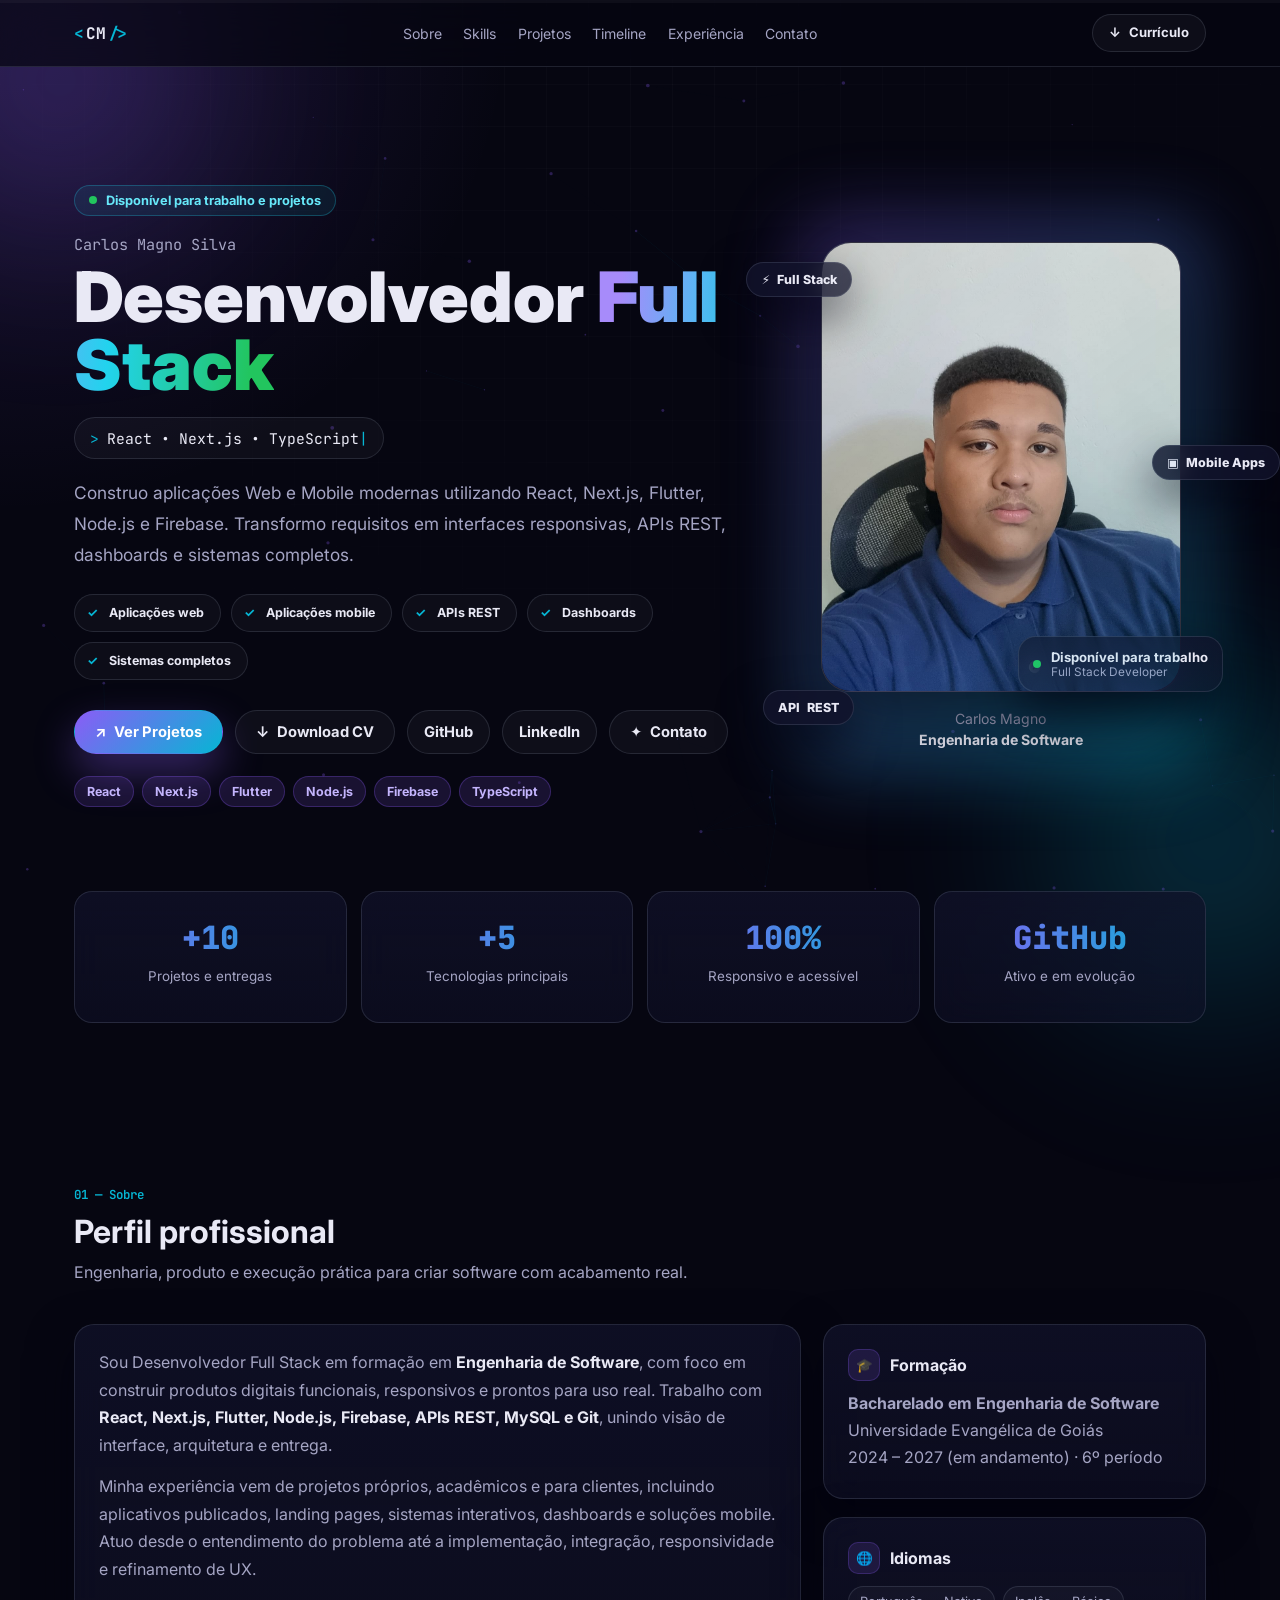
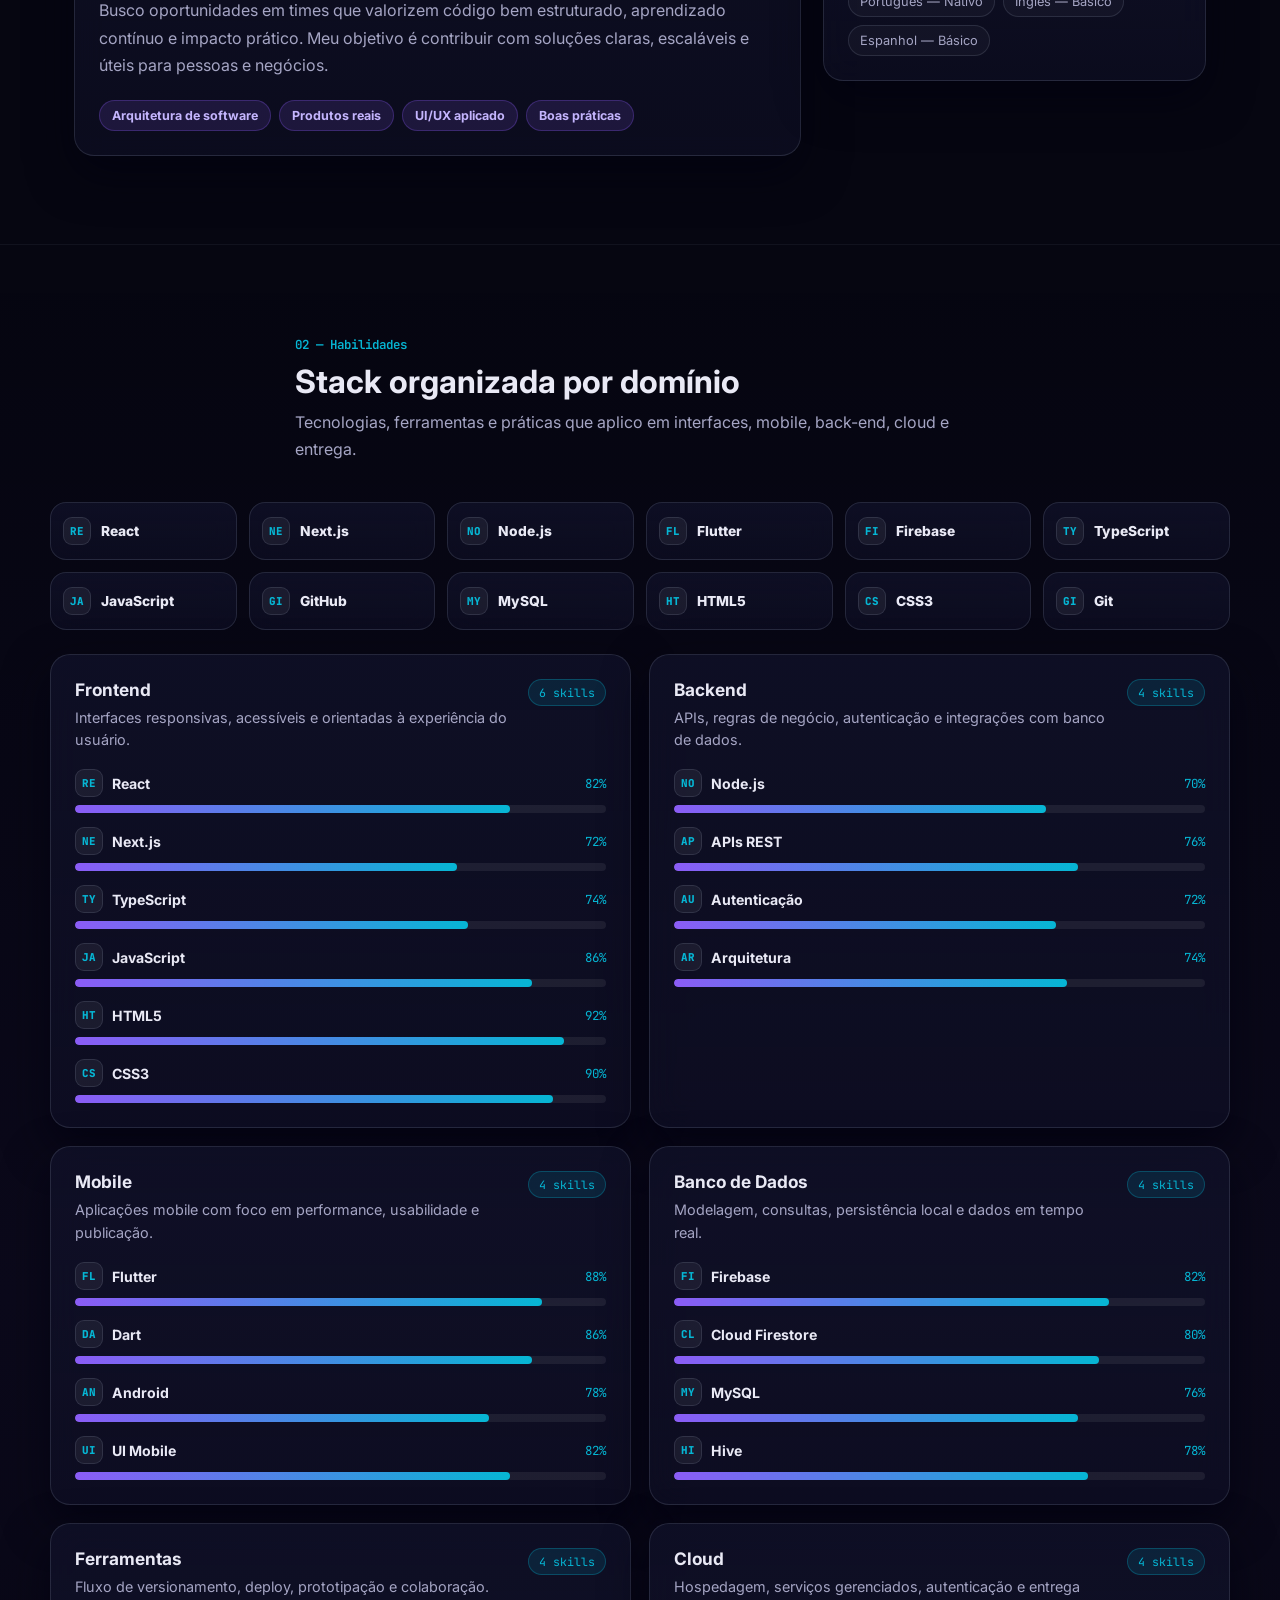
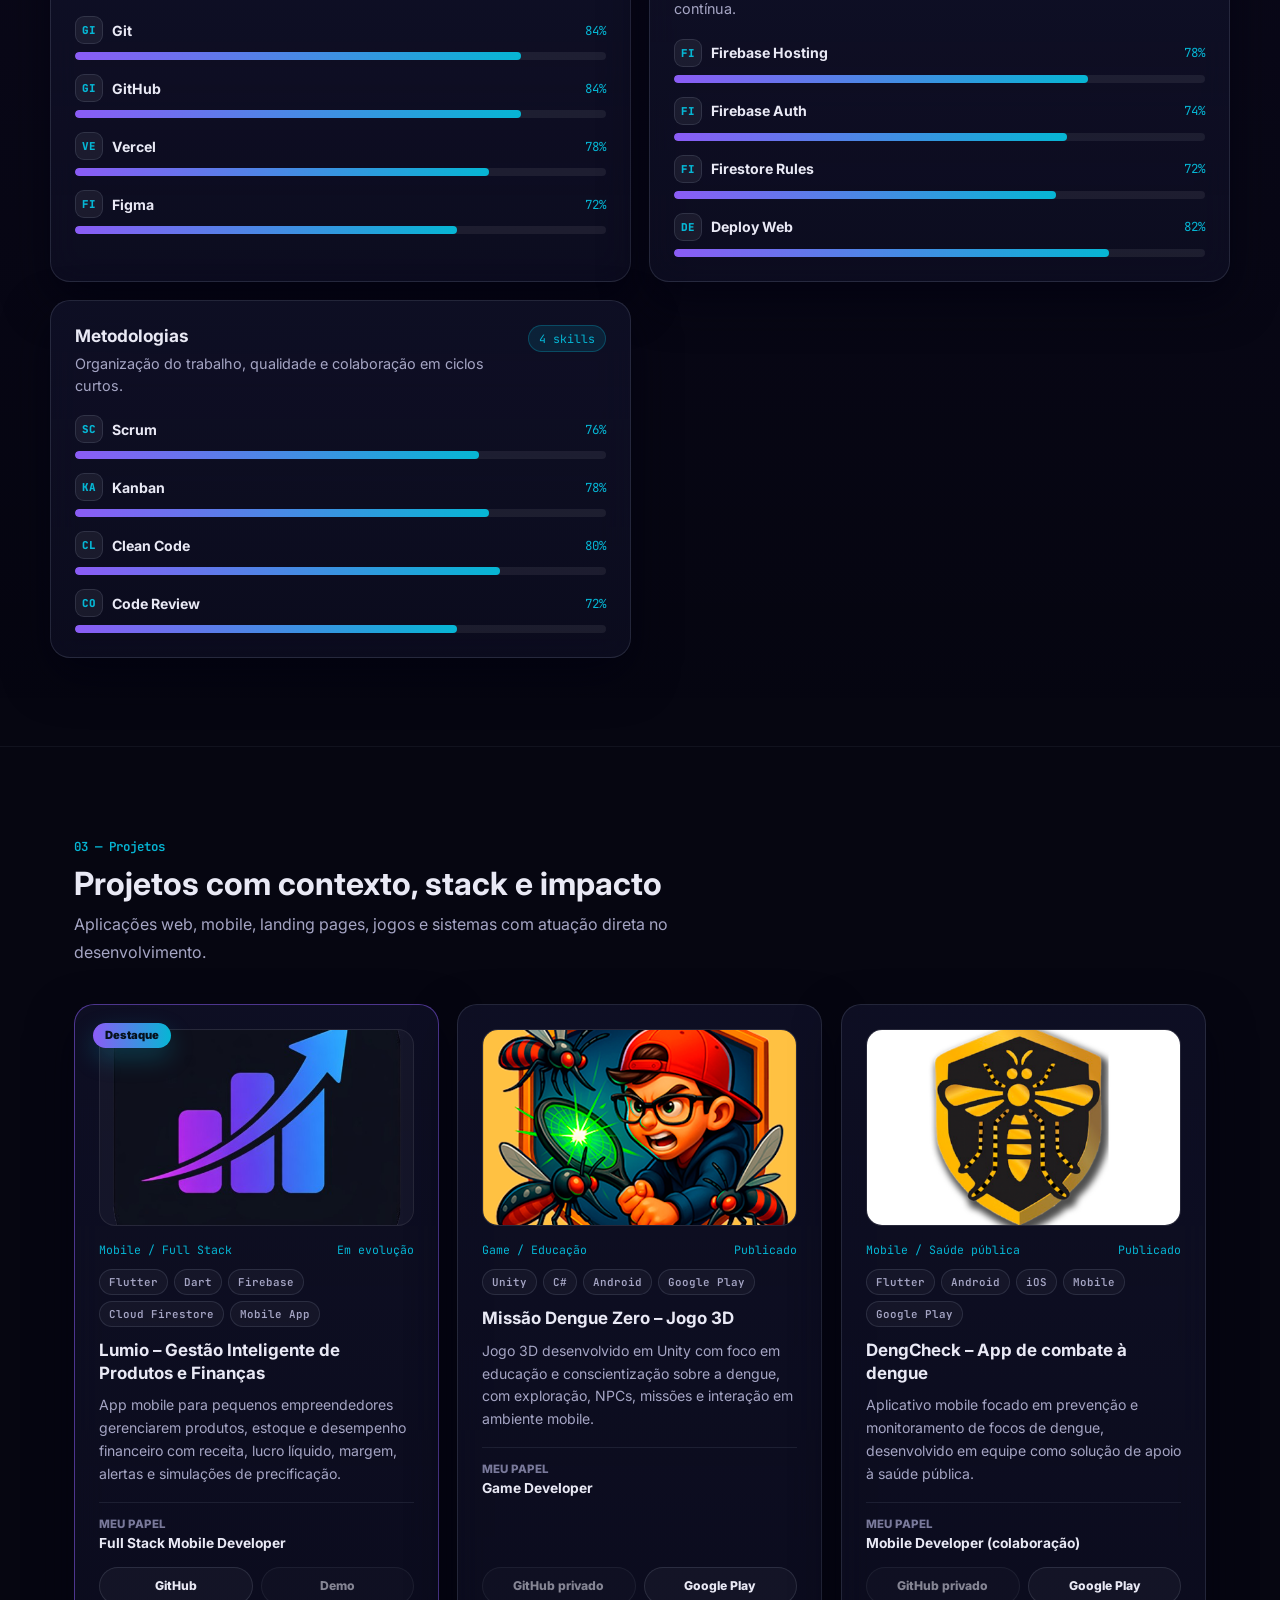
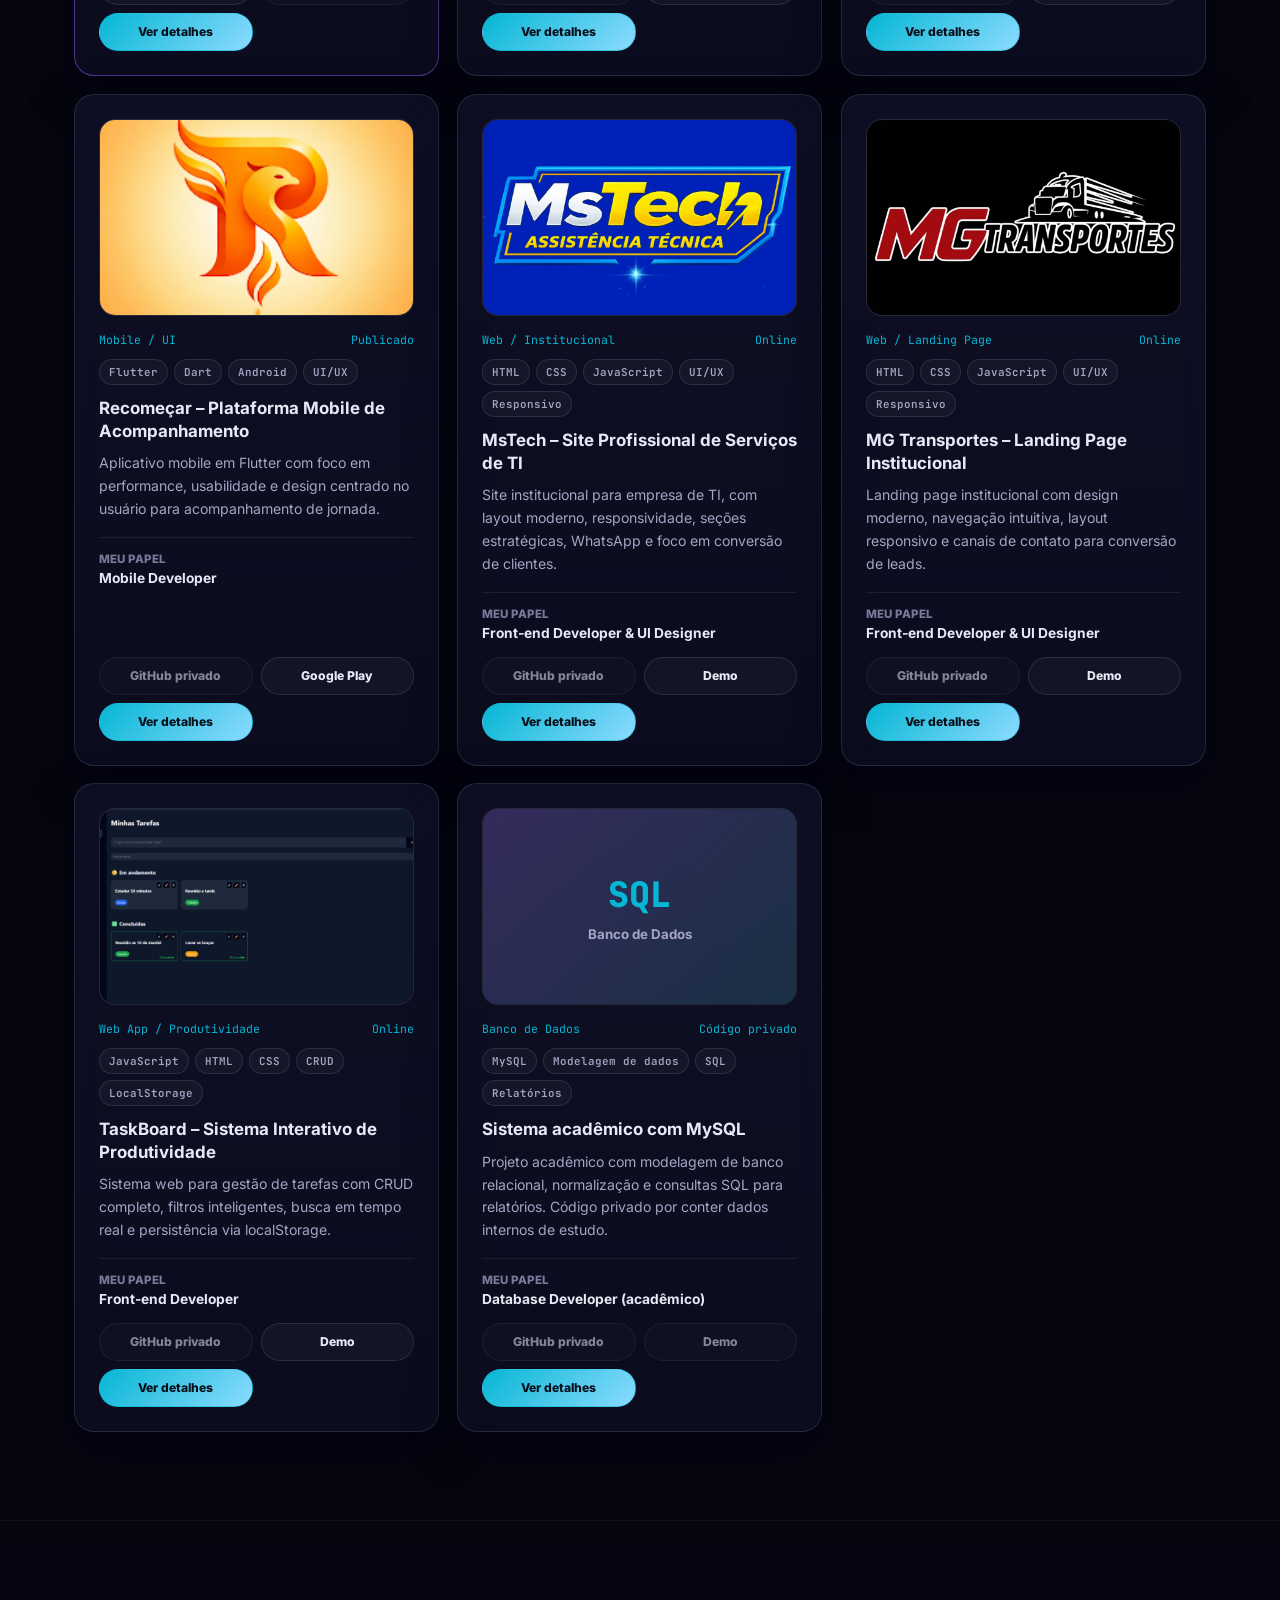
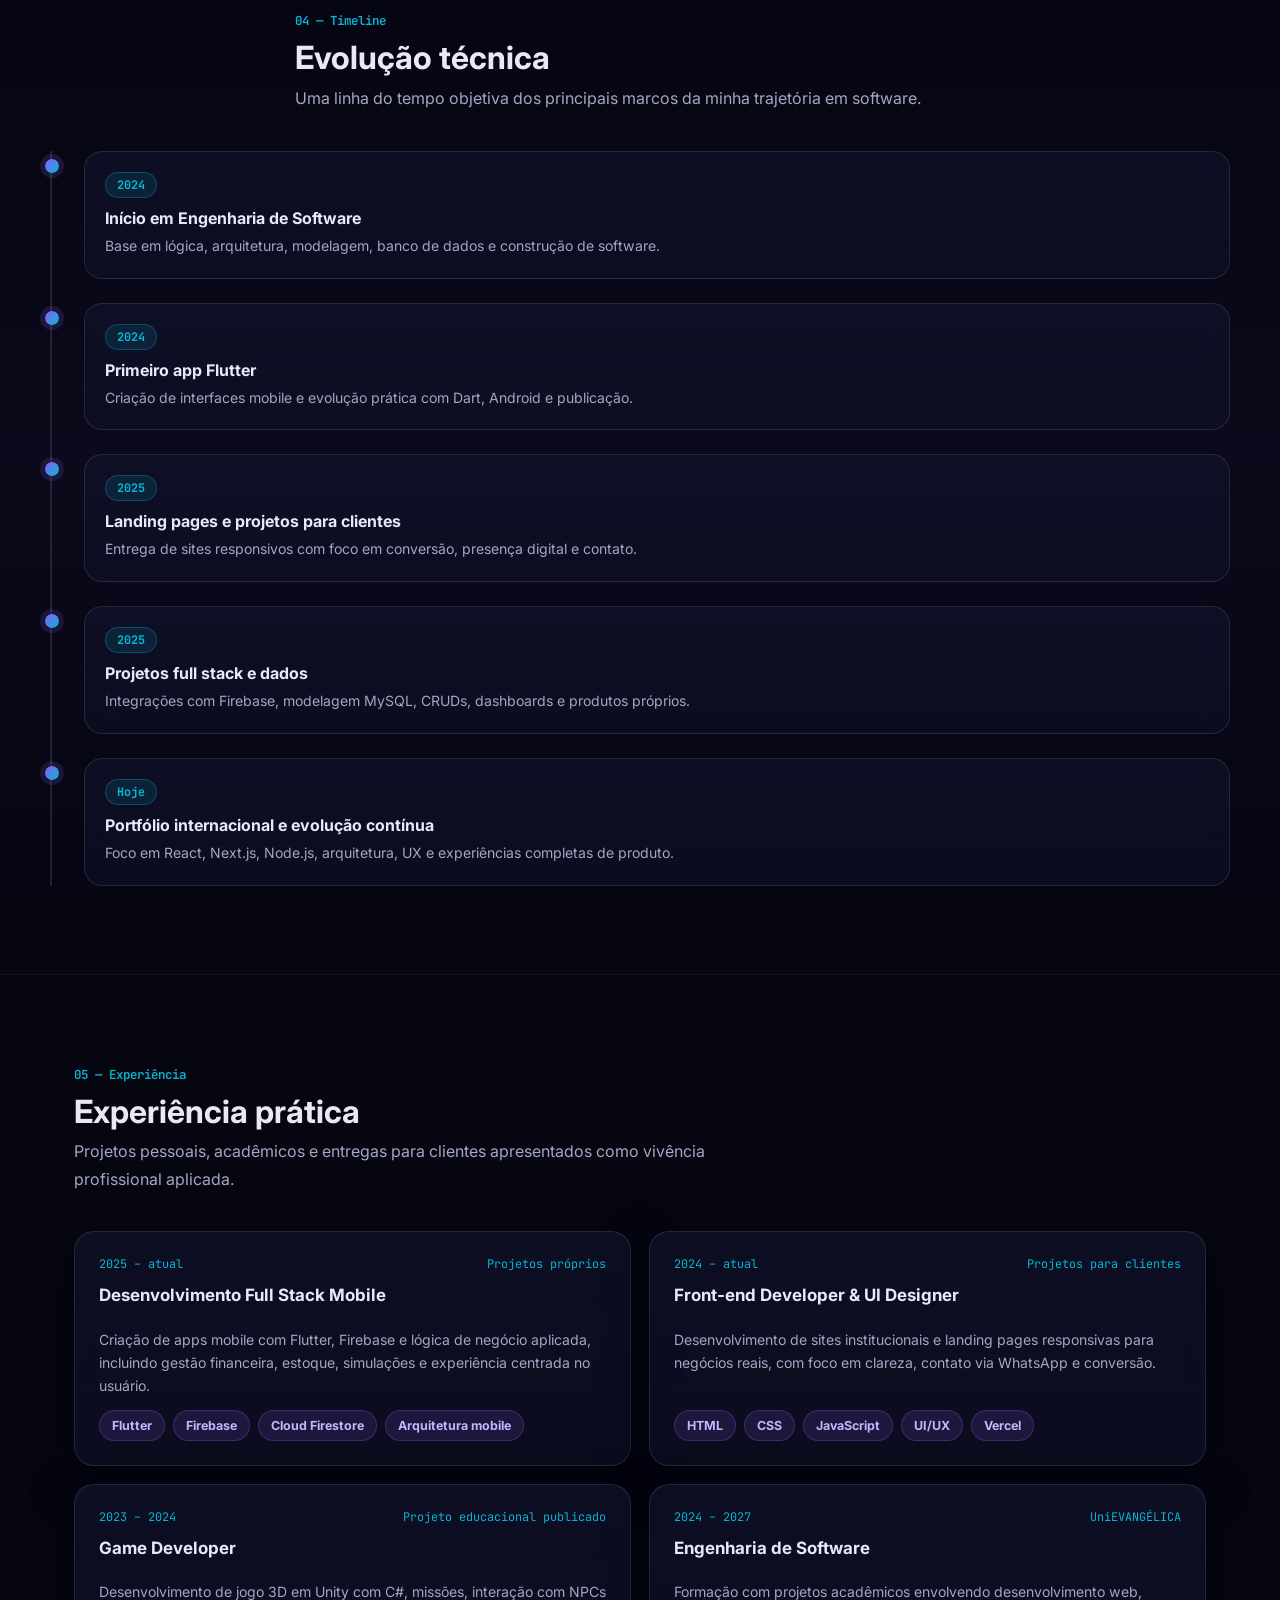
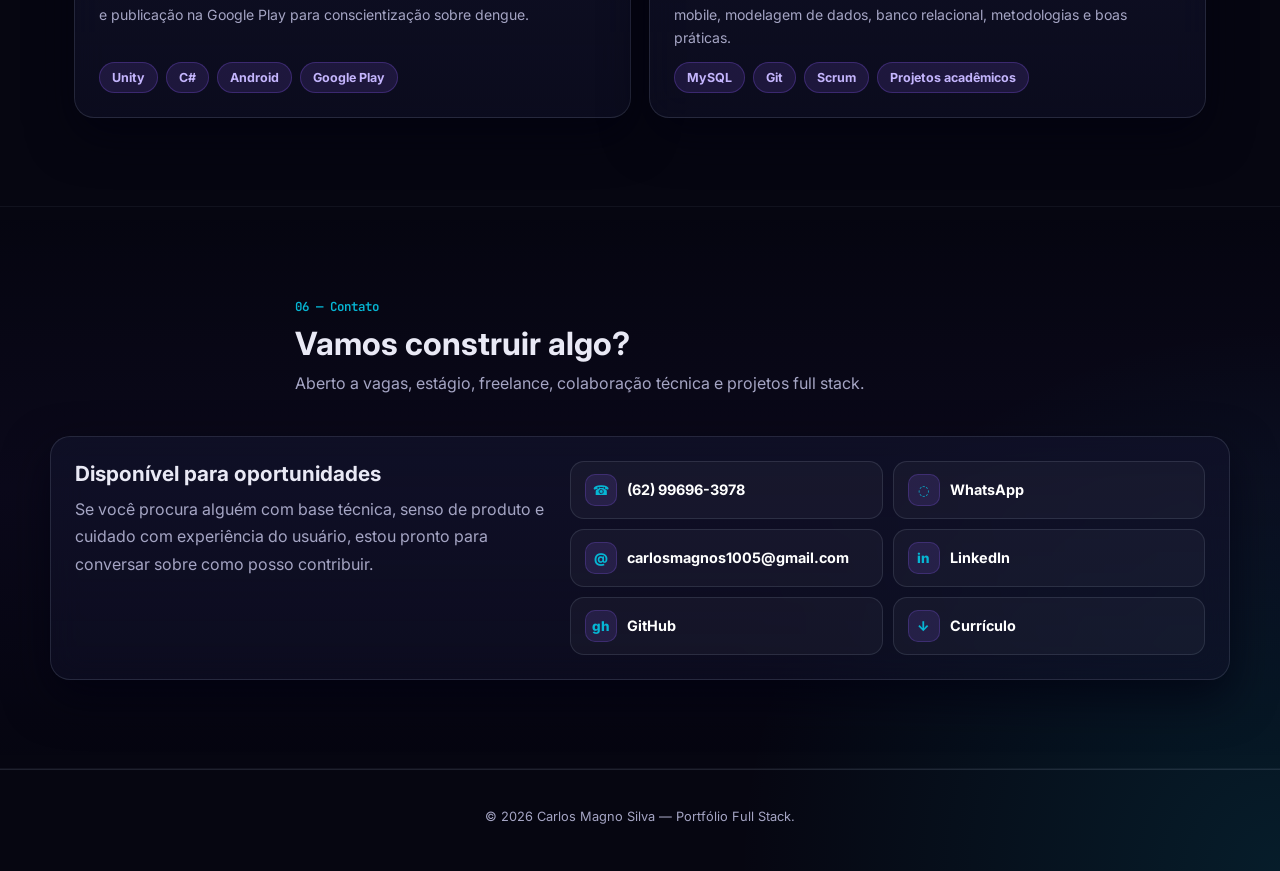
==== commit bbc4c8be: "Nova att" ====
--- a/index.html
+++ b/index.html
@@ -216,7 +216,7 @@
             <h3><span class="icon-box" aria-hidden="true">🎓</span> Formação</h3>
             <p><strong>Bacharelado em Engenharia de Software</strong></p>
             <p>Universidade Evangélica de Goiás</p>
-            <p>2024 – 2027 (em andamento) · 5º período</p>
+            <p>2024 – 2027 (em andamento) · 6º período</p>
           </div>
           <div class="about-item card glass reveal">
             <h3><span class="icon-box" aria-hidden="true">🌐</span> Idiomas</h3>
--- a/styles.css
+++ b/styles.css
@@ -713,10 +713,16 @@
   gap: 22px;
 }
 
+.about-text,
+.about-side {
+  min-width: 0;
+}
+
 .about-text p {
   margin: 0 0 14px;
   color: var(--muted);
   line-height: 1.72;
+  overflow-wrap: break-word;
 }
 
 .about-text p:last-of-type {
@@ -1620,6 +1626,7 @@
   }
 
   .stats-grid,
+  .about-grid,
   .skill-category-grid,
   .experience-grid,
   .contact-panel,
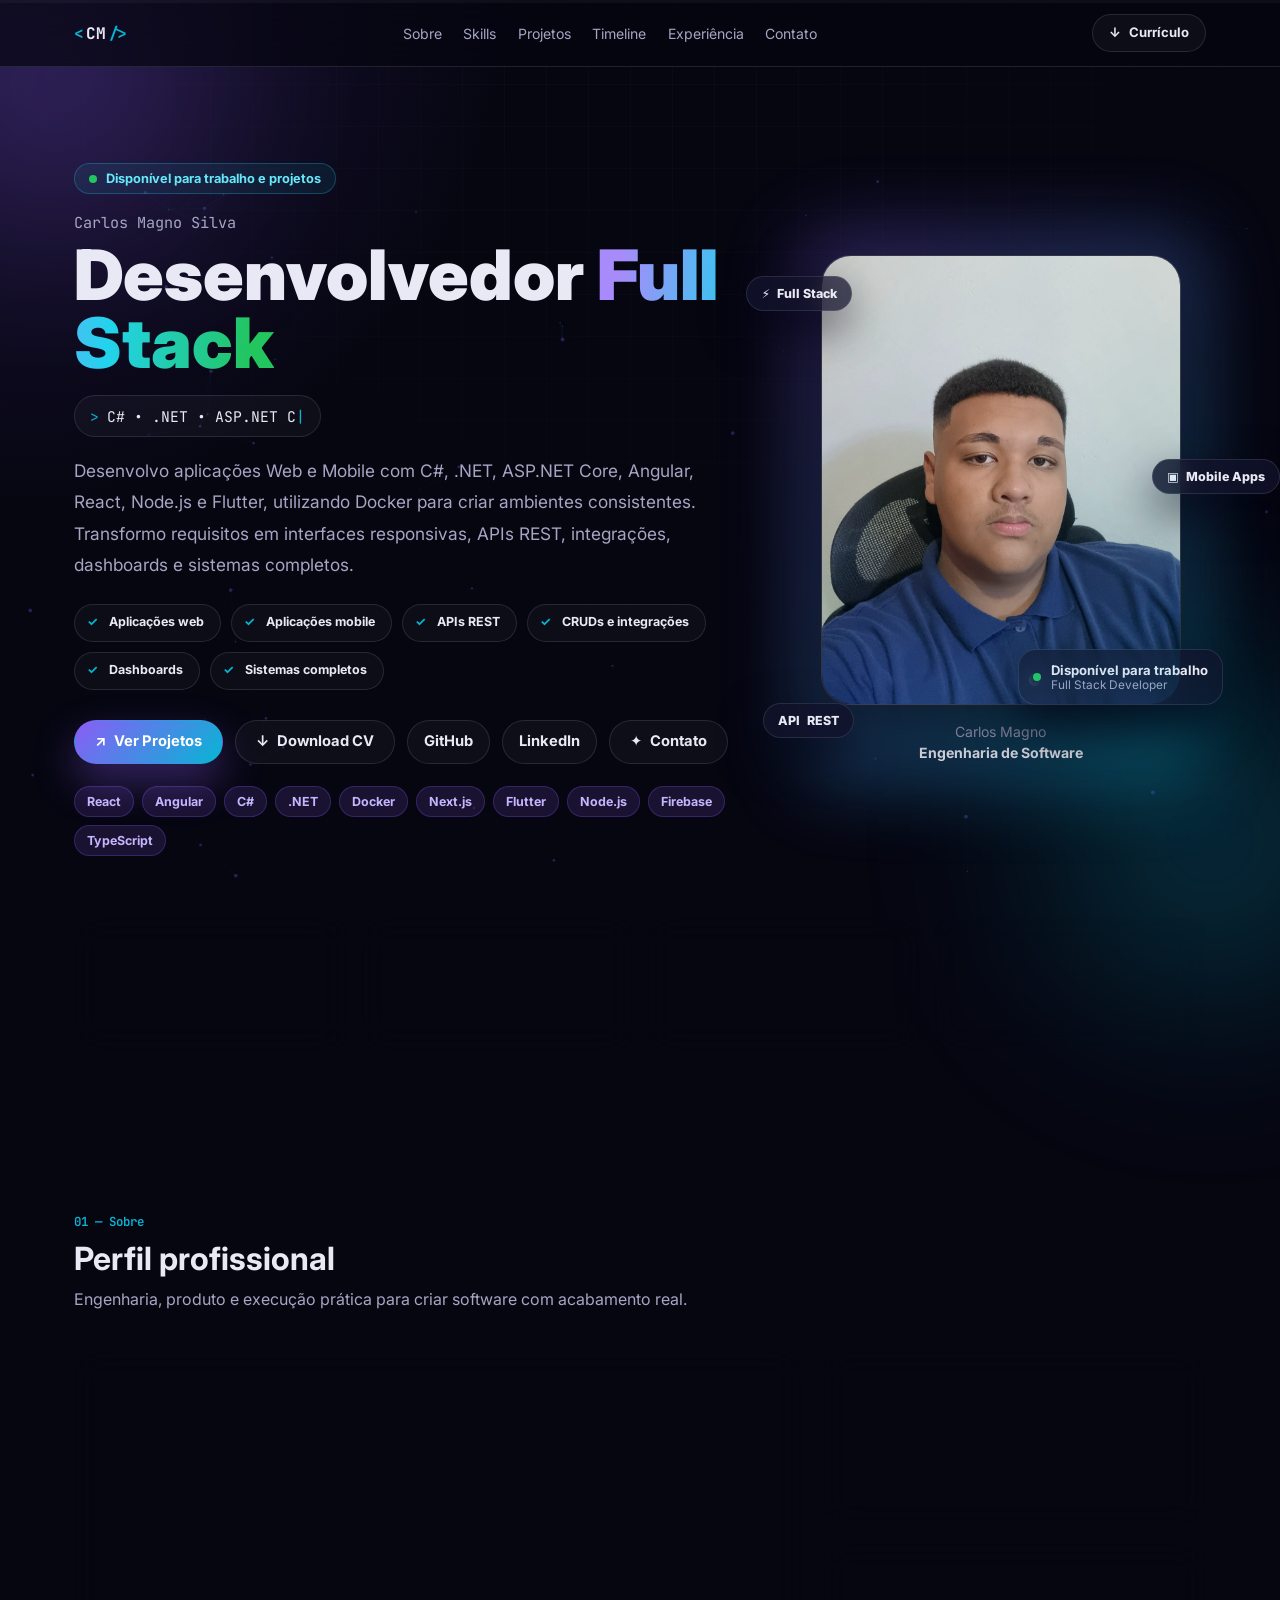
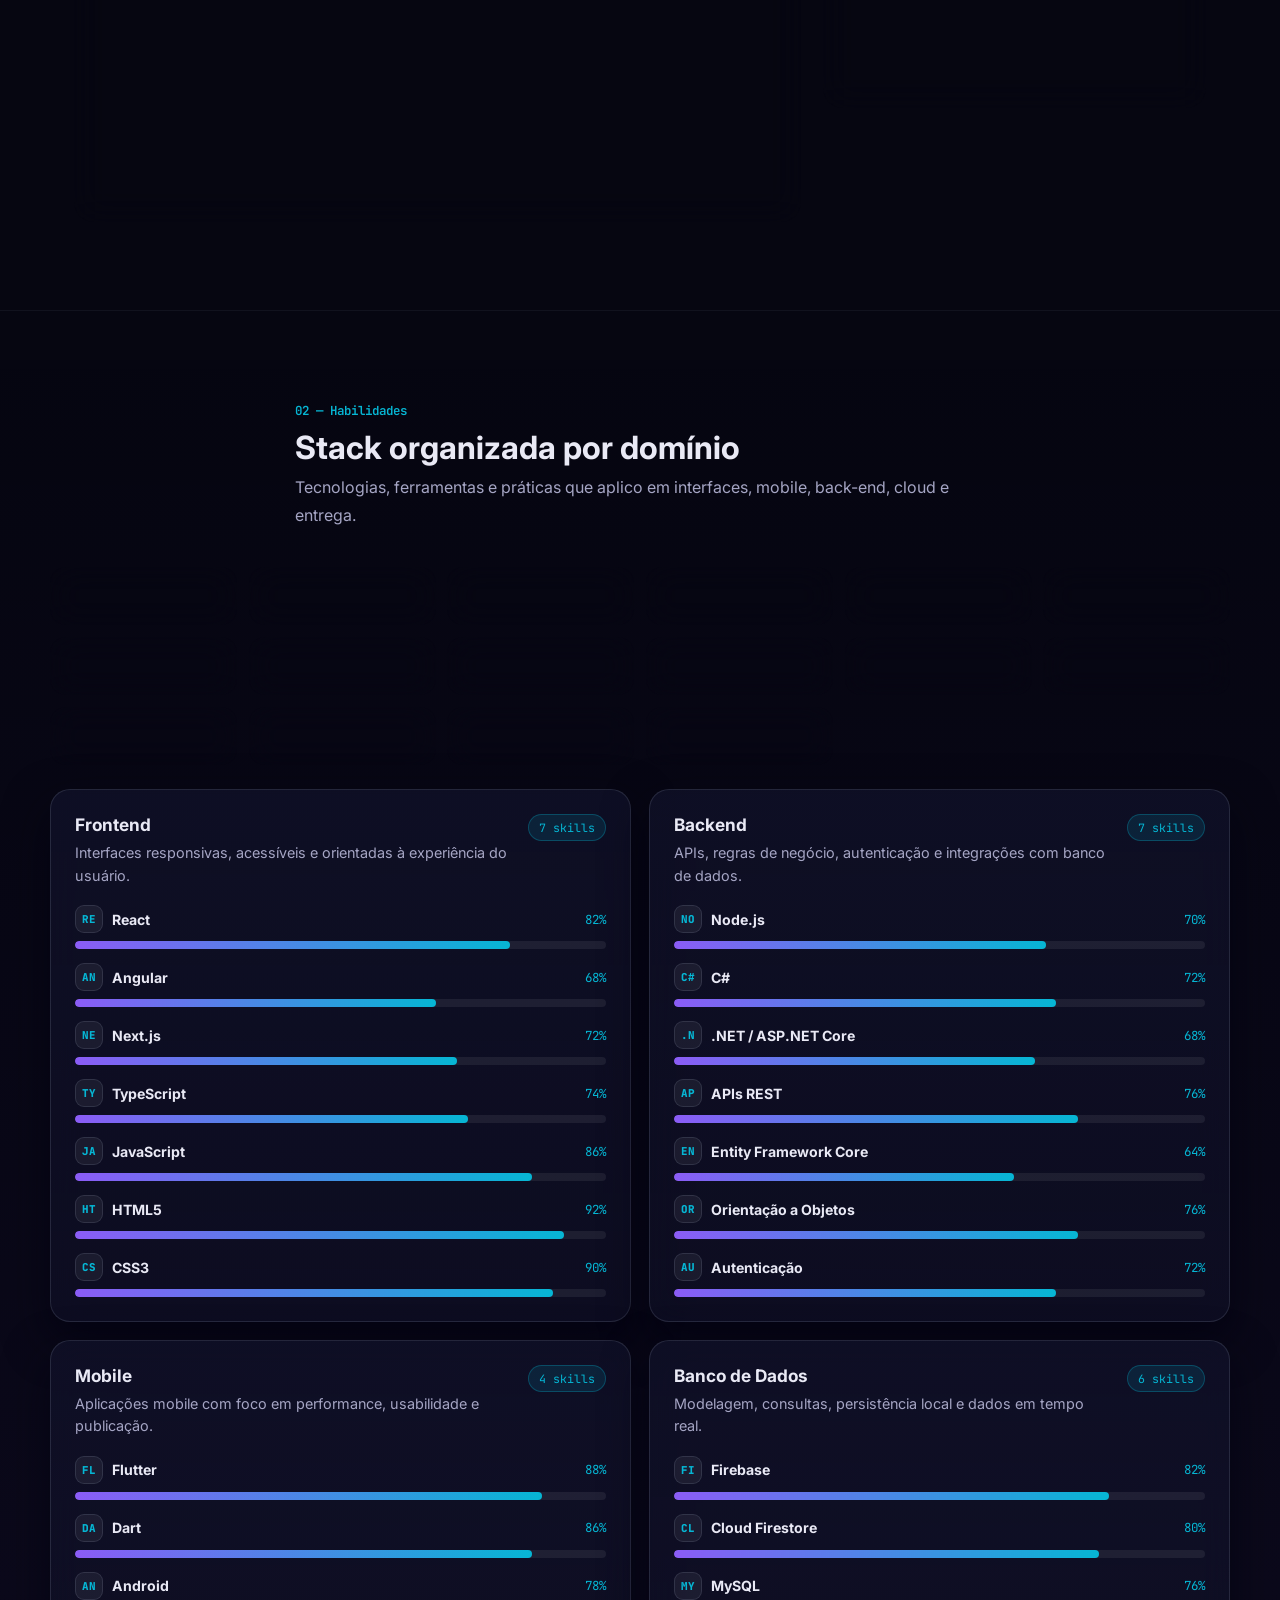
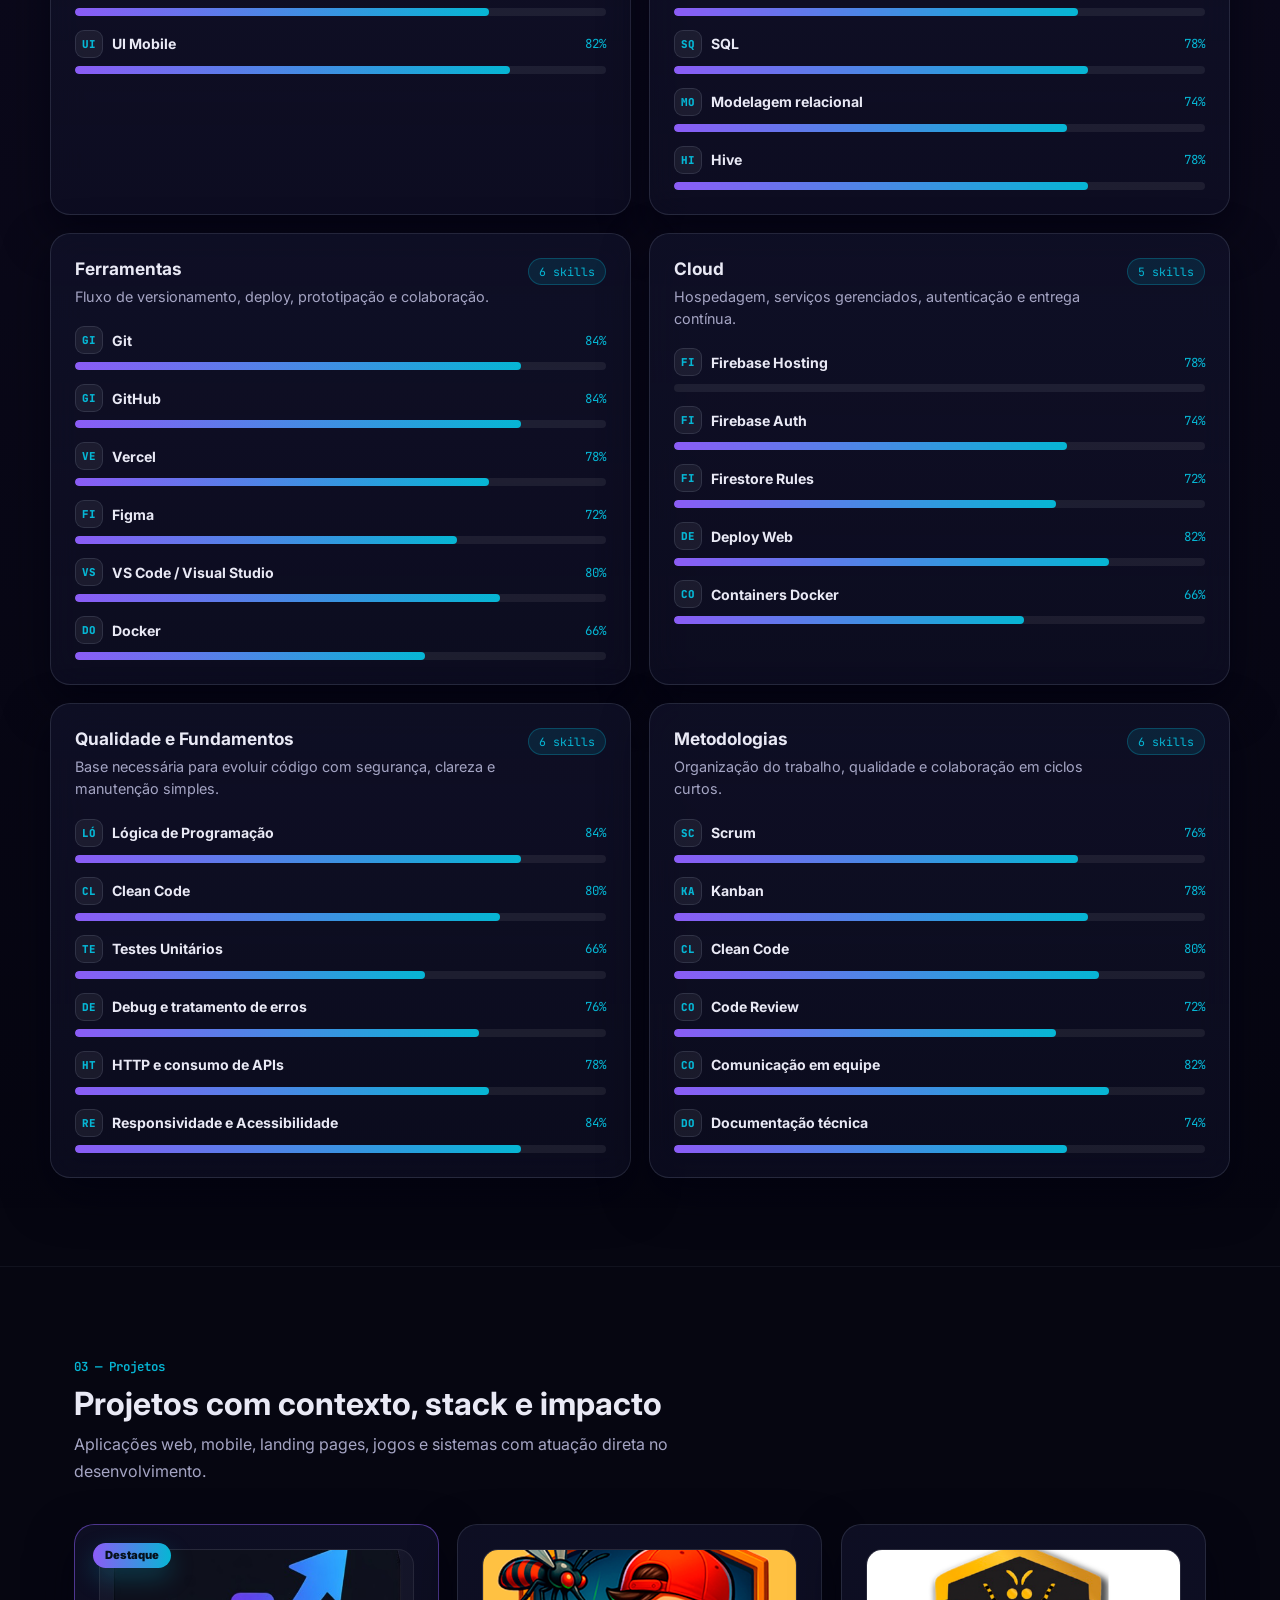
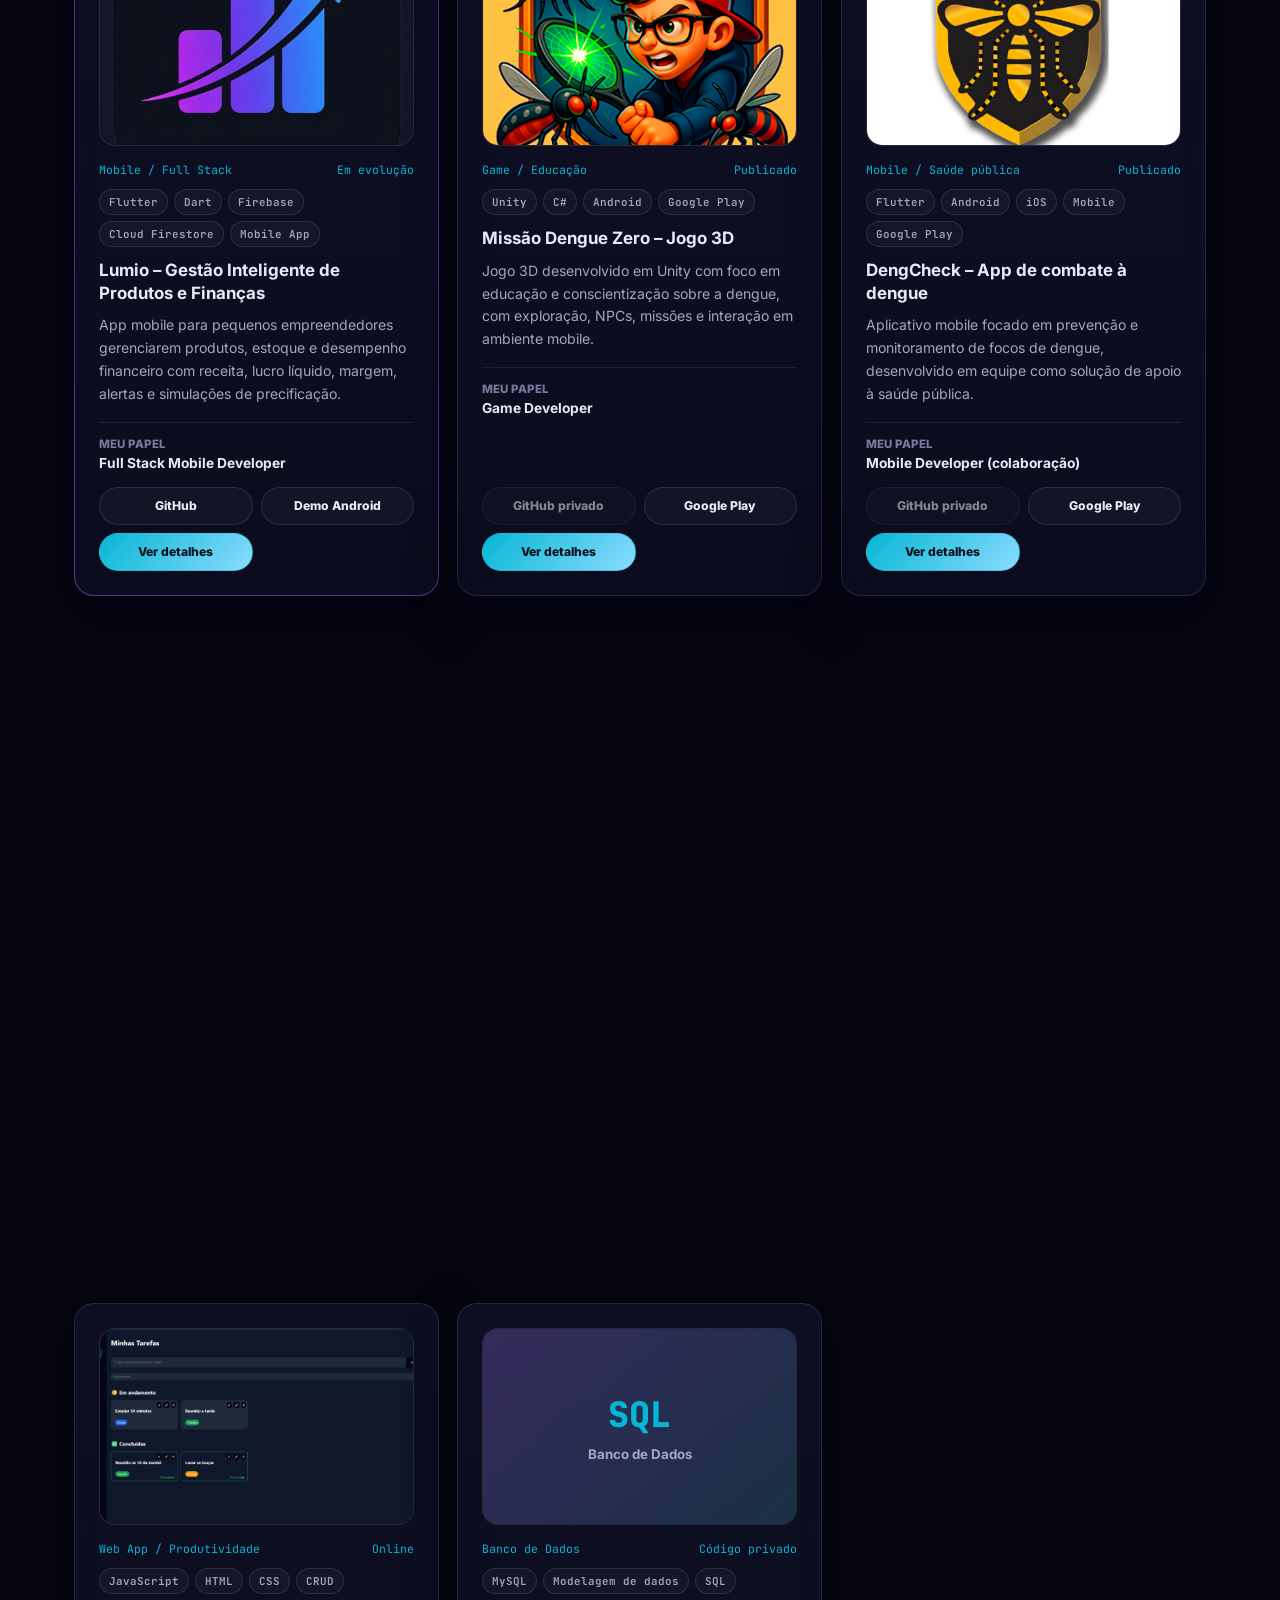
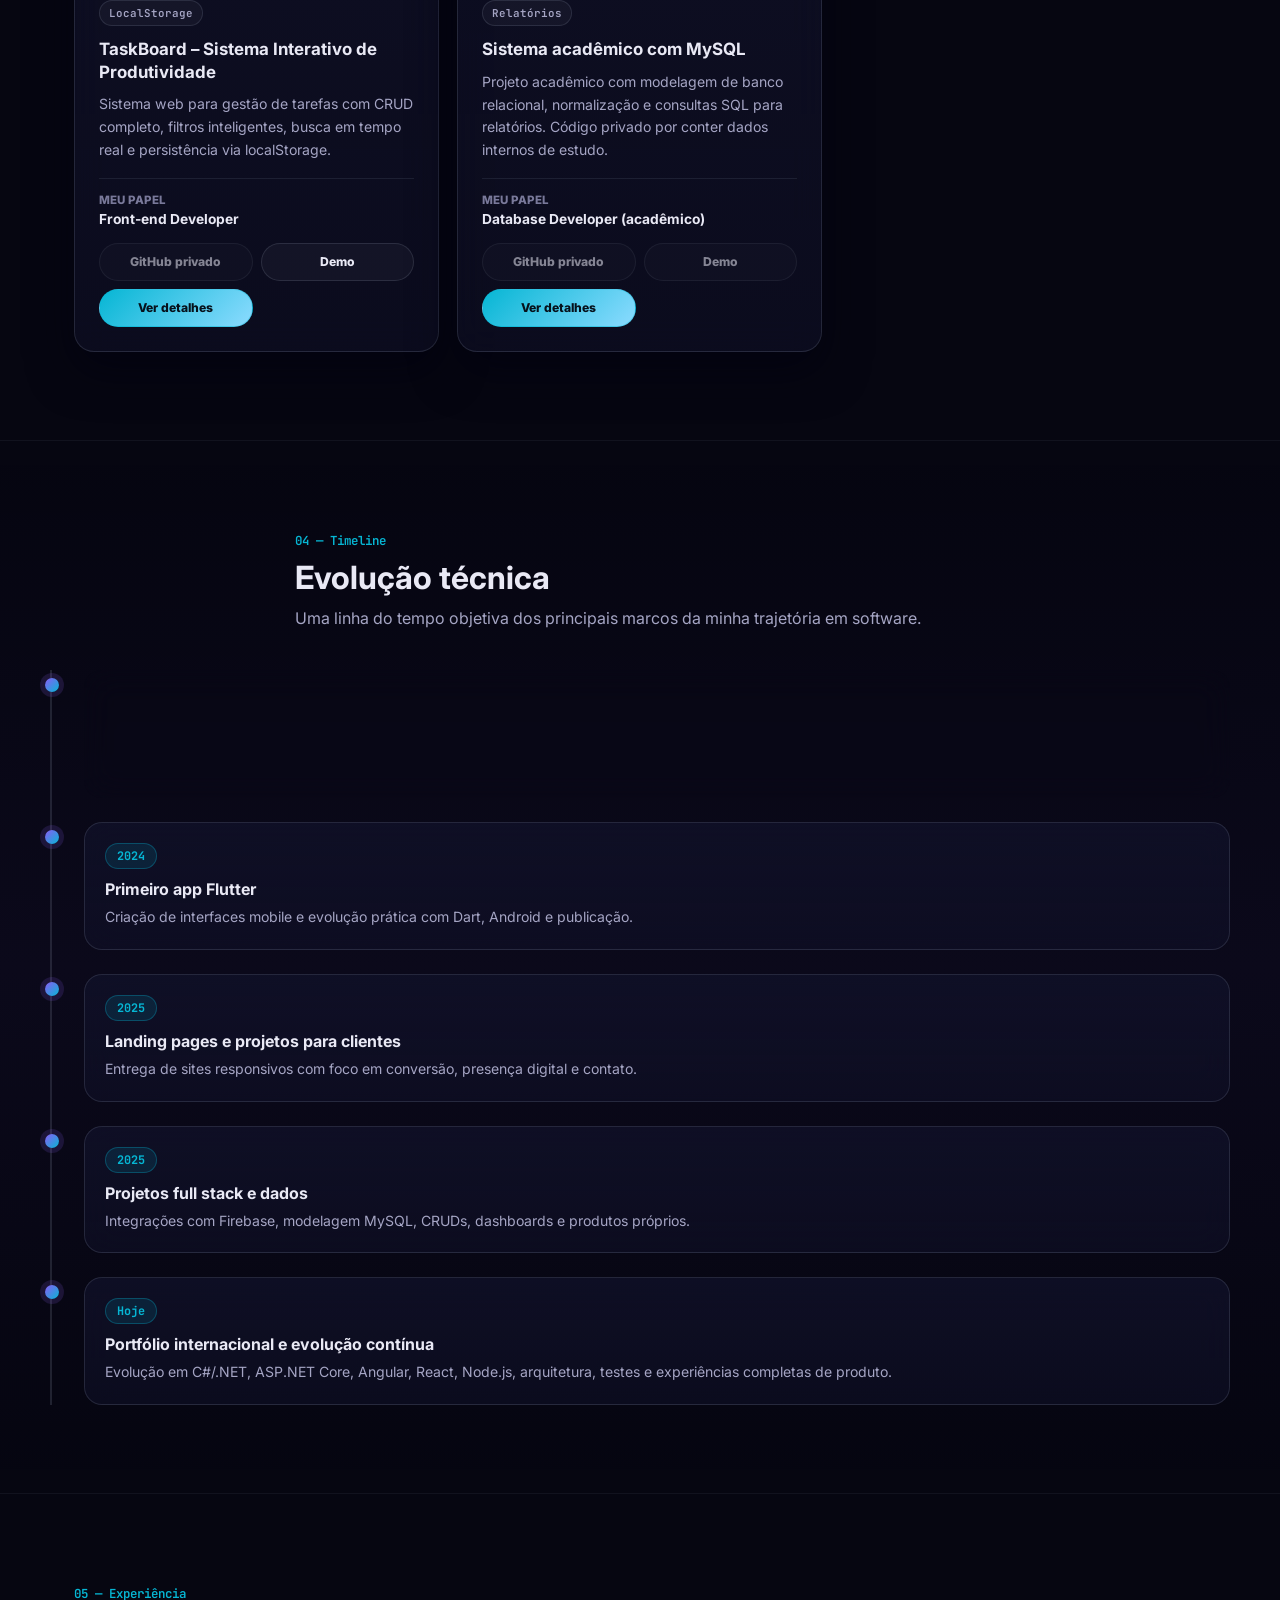
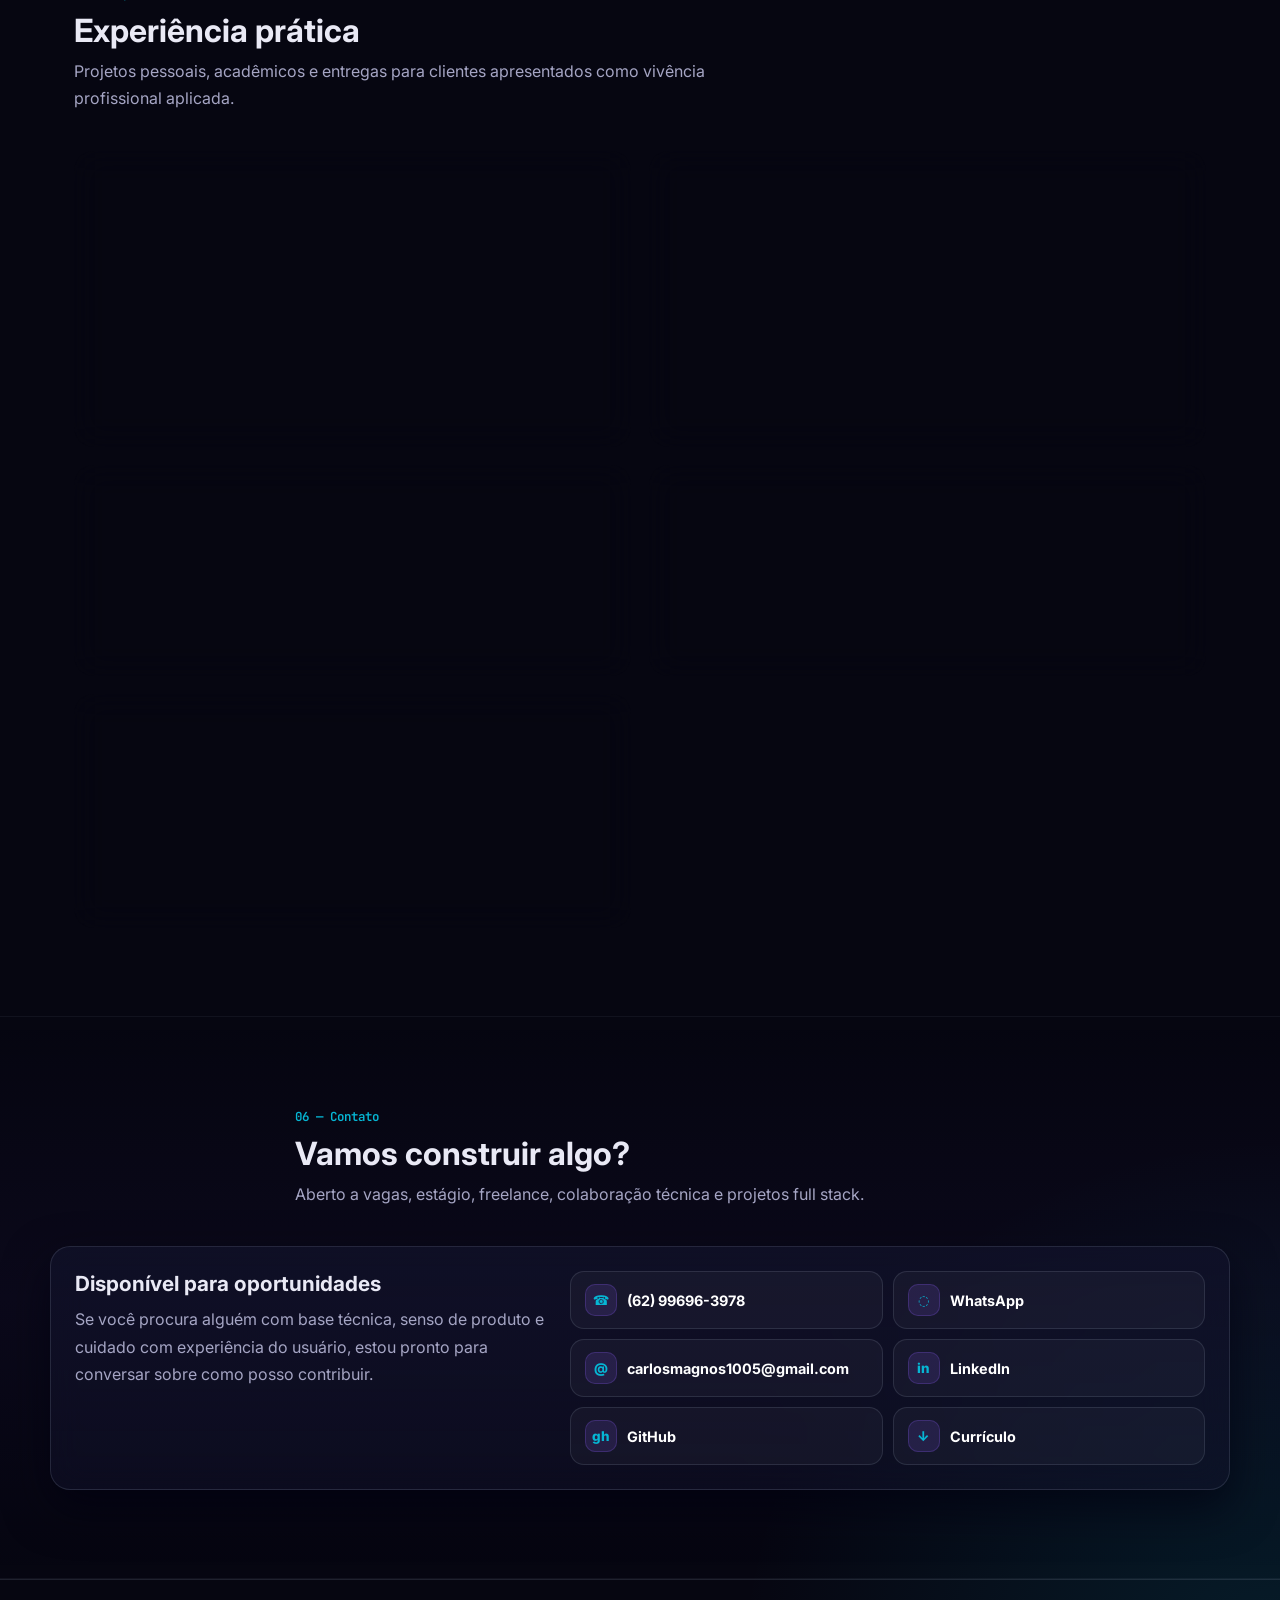
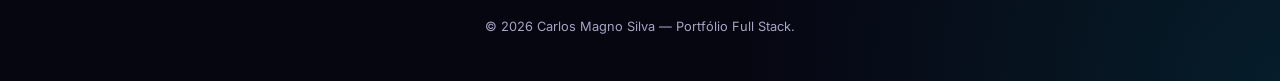
==== commit c24287db: "novas tecnologias" ====
--- a/index.html
+++ b/index.html
@@ -4,7 +4,7 @@
   <meta charset="UTF-8" />
   <meta name="viewport" content="width=device-width, initial-scale=1" />
   <title>Carlos Magno Silva | Desenvolvedor Full Stack</title>
-  <meta name="description" content="Portfólio de Carlos Magno Silva, Desenvolvedor Full Stack com projetos em React, Next.js, Flutter, Node.js, Firebase, APIs REST e dashboards responsivos." />
+  <meta name="description" content="Portfólio de Carlos Magno Silva, Desenvolvedor Full Stack Júnior com experiência em C#, .NET, ASP.NET Core, Angular, React, Node.js, Docker, APIs REST e bancos de dados." />
   <meta name="author" content="Carlos Magno Silva" />
   <meta name="robots" content="index, follow" />
   <meta name="theme-color" content="#060611" />
@@ -13,7 +13,7 @@
   <meta property="og:type" content="website" />
   <meta property="og:locale" content="pt_BR" />
   <meta property="og:title" content="Carlos Magno Silva | Desenvolvedor Full Stack" />
-  <meta property="og:description" content="Aplicações Web e Mobile modernas com React, Next.js, Flutter, Node.js e Firebase." />
+  <meta property="og:description" content="Aplicações Web e Mobile com C#, .NET, Angular, React, Node.js, Docker, APIs REST e bancos de dados." />
   <meta property="og:url" content="https://portifolio-carlos-magno.vercel.app/" />
   <meta property="og:image" content="https://portifolio-carlos-magno.vercel.app/img/foto-carlos-magno.jpg" />
 
@@ -44,9 +44,14 @@
       ],
       "knowsAbout": [
         "React",
+        "Angular",
         "Next.js",
         "Flutter",
         "Node.js",
+        "C#",
+        ".NET",
+        "ASP.NET Core",
+        "Docker",
         "Firebase",
         "TypeScript",
         "JavaScript",
@@ -107,14 +112,15 @@
         </div>
 
         <p class="hero-subtitle">
-          Construo aplicações Web e Mobile modernas utilizando React, Next.js, Flutter, Node.js e Firebase.
-          Transformo requisitos em interfaces responsivas, APIs REST, dashboards e sistemas completos.
+          Desenvolvo aplicações Web e Mobile com C#, .NET, ASP.NET Core, Angular, React, Node.js e Flutter, utilizando Docker para criar ambientes consistentes.
+          Transformo requisitos em interfaces responsivas, APIs REST, integrações, dashboards e sistemas completos.
         </p>
 
         <ul class="hero-capabilities" aria-label="Tipos de solução que desenvolvo">
           <li>Aplicações web</li>
           <li>Aplicações mobile</li>
           <li>APIs REST</li>
+          <li>CRUDs e integrações</li>
           <li>Dashboards</li>
           <li>Sistemas completos</li>
         </ul>
@@ -142,6 +148,10 @@
 
         <div class="hero-tags" aria-label="Stack principal">
           <span>React</span>
+          <span>Angular</span>
+          <span>C#</span>
+          <span>.NET</span>
+          <span>Docker</span>
           <span>Next.js</span>
           <span>Flutter</span>
           <span>Node.js</span>
@@ -195,10 +205,10 @@
       <div class="about-grid">
         <div class="about-text card glass reveal">
           <p>
-            Sou Desenvolvedor Full Stack em formação em <strong>Engenharia de Software</strong>, com foco em construir produtos digitais funcionais, responsivos e prontos para uso real. Trabalho com <strong>React, Next.js, Flutter, Node.js, Firebase, APIs REST, MySQL e Git</strong>, unindo visão de interface, arquitetura e entrega.
+            Sou Desenvolvedor Full Stack Júnior em formação em <strong>Engenharia de Software</strong>, com foco em construir produtos digitais funcionais, responsivos e prontos para uso real. Tenho experiência com <strong>C#, .NET, ASP.NET Core, Angular, React, Node.js, Flutter, Docker, APIs REST, MySQL e Git</strong>, unindo front-end, back-end, dados e entrega.
           </p>
           <p>
-            Minha experiência vem de projetos próprios, acadêmicos e para clientes, incluindo aplicativos publicados, landing pages, sistemas interativos, dashboards e soluções mobile. Atuo desde o entendimento do problema até a implementação, integração, responsividade e refinamento de UX.
+            Minha experiência vem de projetos próprios, acadêmicos e para clientes, incluindo aplicativos publicados, landing pages, sistemas interativos, dashboards e soluções mobile. Atuo desde o entendimento do problema até a implementação, integração, modelagem de dados, testes, versionamento, responsividade e refinamento de UX.
           </p>
           <p>
             Busco oportunidades em times que valorizem código bem estruturado, aprendizado contínuo e impacto prático. Meu objetivo é contribuir com soluções claras, escaláveis e úteis para pessoas e negócios.
@@ -208,6 +218,8 @@
             <span>Produtos reais</span>
             <span>UI/UX aplicado</span>
             <span>Boas práticas</span>
+            <span>Orientação a objetos</span>
+            <span>Testes e depuração</span>
           </div>
         </div>
 
